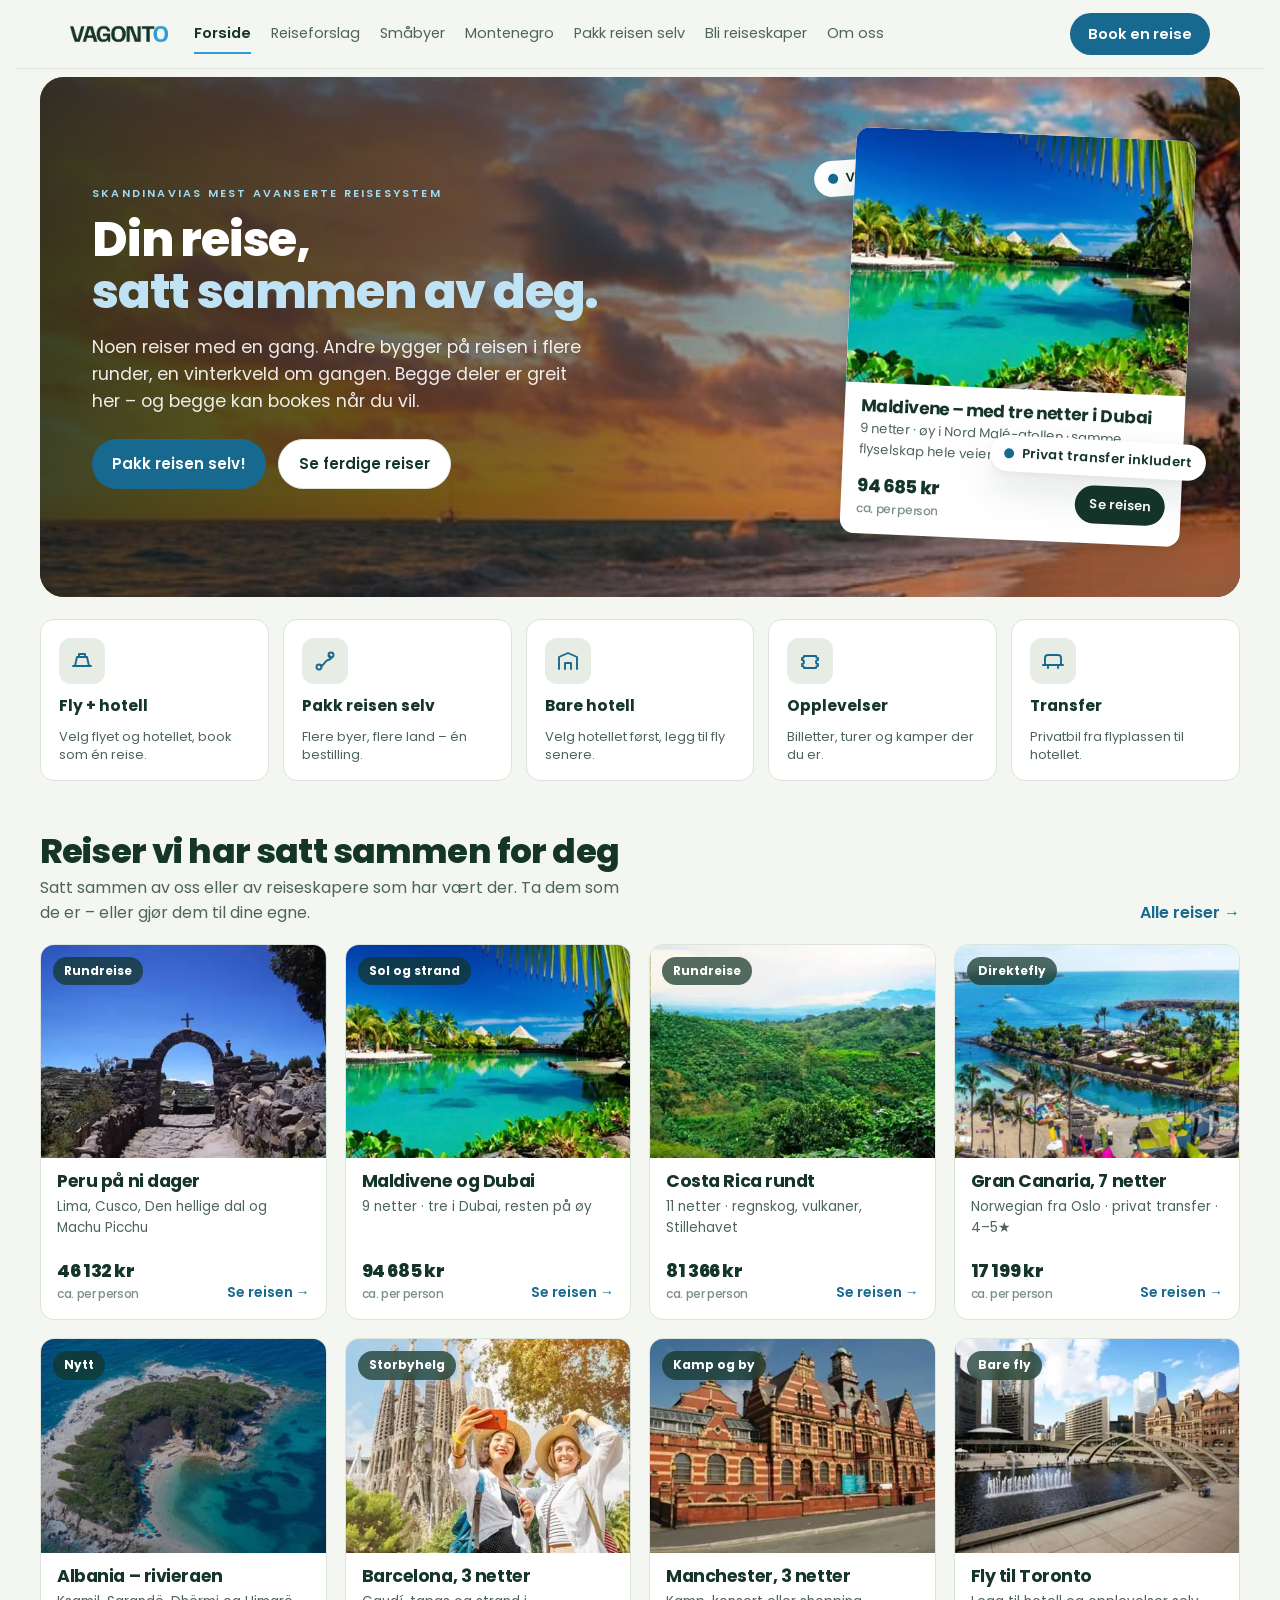
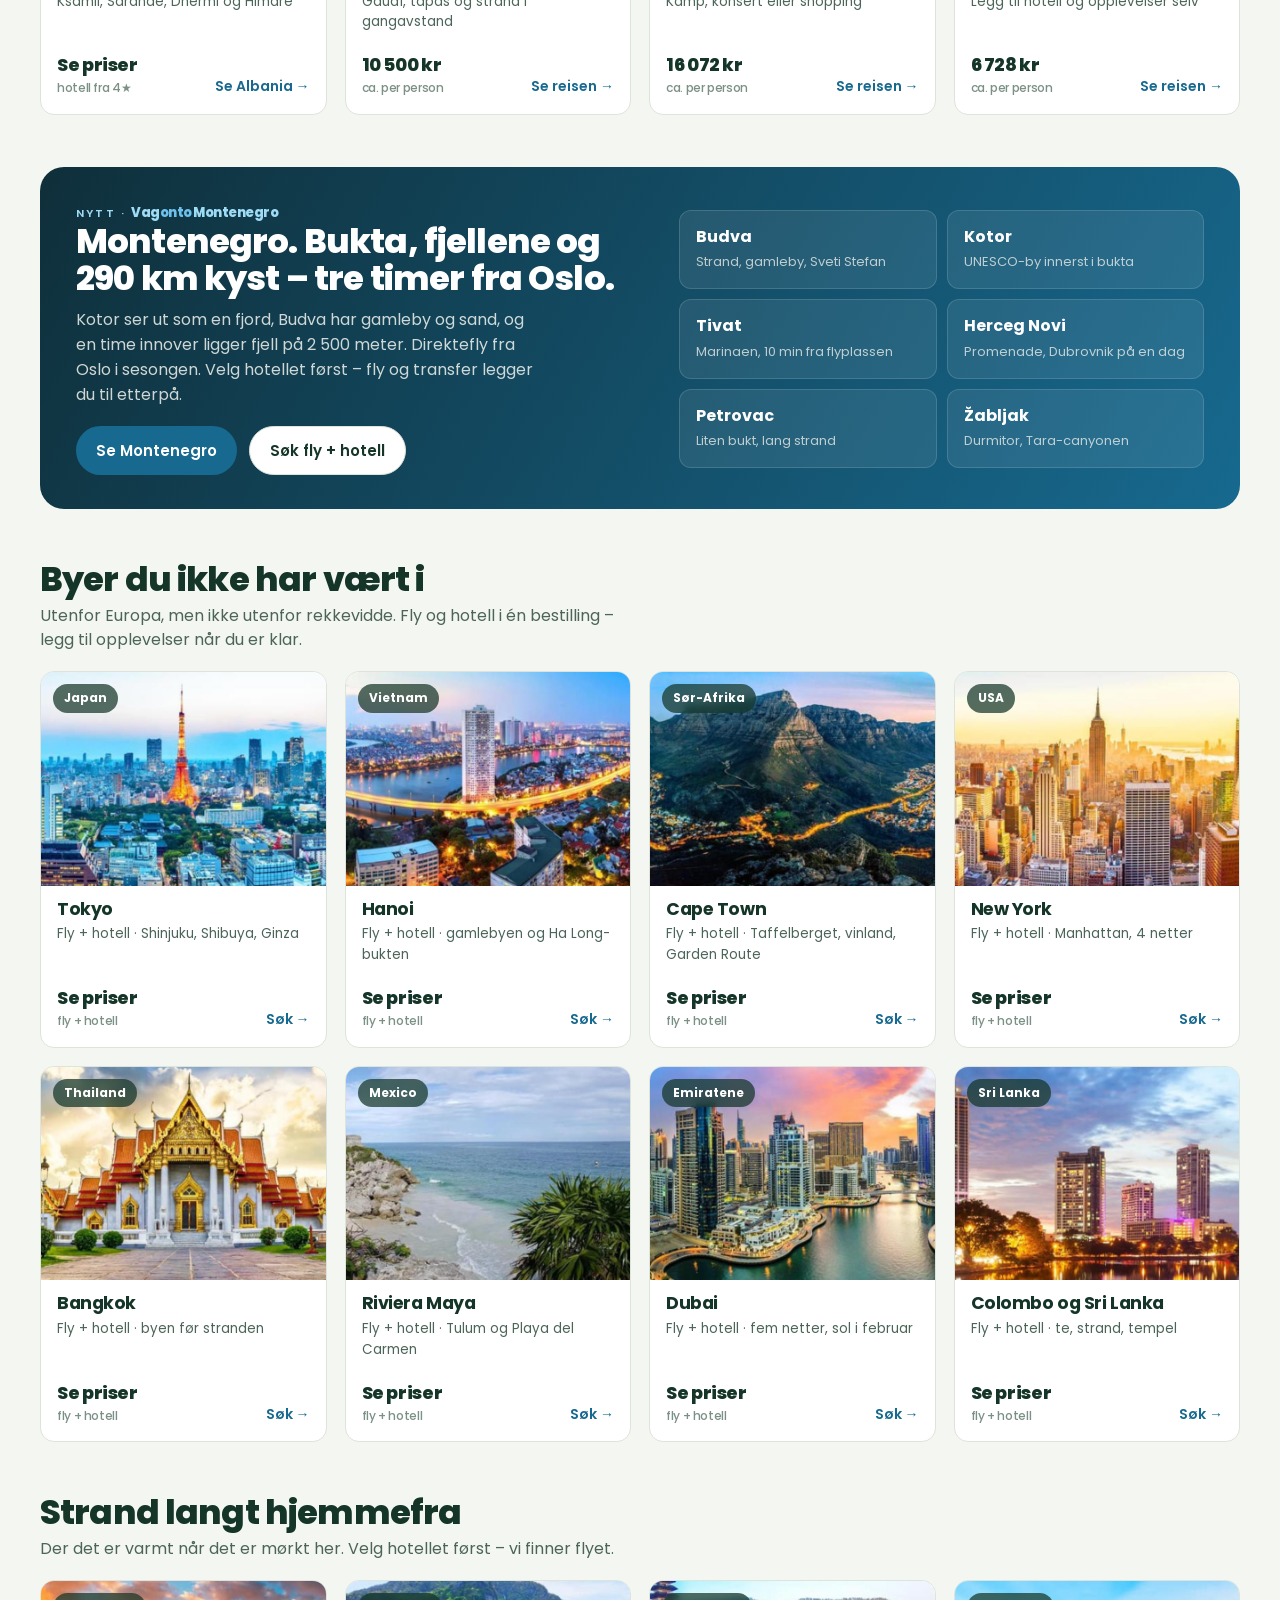
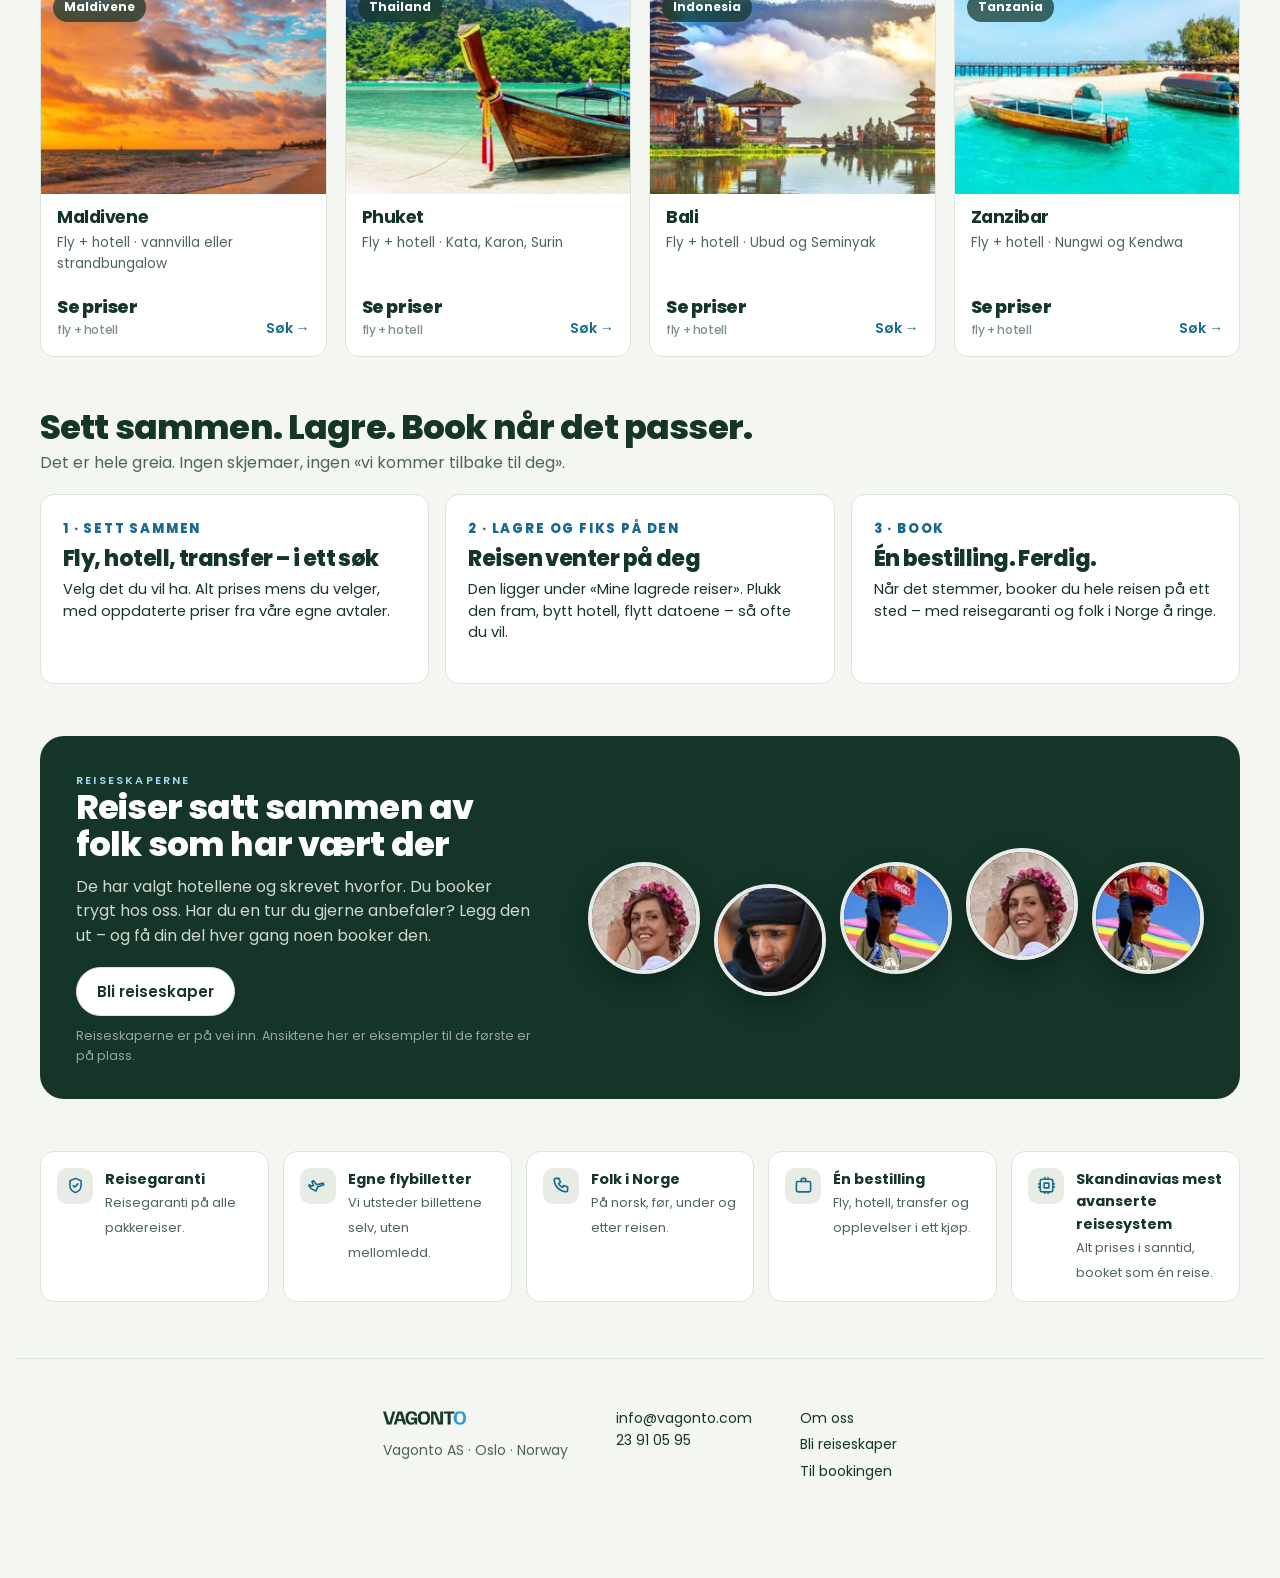
==== index.html @ 1b180b51 "Hent inn de første Vagonto-sidene; felles meny, bunnlinje og favicon - Nye sider: reiseforslag, smab" ====
<!doctype html><html lang="no"><head><meta charset="utf-8">
<meta name=viewport content="width=device-width,initial-scale=1,viewport-fit=cover">
<title>Vagonto – Din reise, satt sammen av deg</title>
<meta name="description" content="Fly, hotell, transfer og opplevelser satt sammen til én reise – av deg. Velg en ferdig reise eller pakk den selv, og book alt i én bestilling.">
<link rel="preconnect" href="https://fonts.googleapis.com">
<link rel="preconnect" href="https://fonts.gstatic.com" crossorigin>
<link rel="stylesheet" href="https://fonts.googleapis.com/css2?family=Poppins:wght@400;500;600;700;800&display=swap">
<link rel="stylesheet" href="site.css">
<meta name="robots" content="noindex, nofollow"><!-- FJERNES VED LANSERING -->
<link rel="icon" href="favicon.svg" type="image/svg+xml">
<link rel="icon" href="favicon-32.png" sizes="32x32" type="image/png">
<link rel="apple-touch-icon" href="apple-touch-icon.png">
<link rel="stylesheet" href="chrome.css">
</head>
<body>
<header class="vg-top"><div class="vg-in"><a class="vg-logo" href="index.html"><img src="img/vagonto-logo.png" alt="Vagonto"></a><nav class="vg-nav" aria-label="Hovedmeny"><a href="index.html" aria-current="page">Forside</a><a href="reiseforslag.html">Reiseforslag</a><a href="smabyer.html">Småbyer</a><a href="montenegro.html">Montenegro</a><a href="pakk-reisen-selv.html">Pakk reisen selv</a><a href="bli-reiseskaper.html">Bli reiseskaper</a><a href="om-oss.html">Om oss</a></nav><a class="vg-cta" href="https://booking.vagonto.com/no/">Book en reise</a></div></header>
<div class="wrap">
<header data-old hidden style="display:none" class="top">
  <a class="lock" href="#"><img src="img/vagonto-logo.png" alt="Vagonto" style="height:34px;width:auto"></a>
  <nav class="menu"><a href="#reiser">Ferdige reiser</a><a href="montenegro.html">Montenegro</a><a href="https://booking.vagonto.com/no/tripplanner" target="_blank" rel="noopener">Pakk reisen selv</a><a href="#skapere">Reiseskaperne</a><a href="#">Om oss</a></nav>
  <span class="spacer"></span>
  <a class="btn btn-hot" href="https://booking.vagonto.com/no/tripplanner" target="_blank" rel="noopener">Pakk reisen selv!</a>
</header>

<section class="hero" style="margin-top:8px">
  <img class="bg" src="img/forside-02.jpg" alt="">
  <div class="veil"></div>
  <div class="hero-in">
    <div>
      <div class="kick">Skandinavias mest avanserte reisesystem</div>
      <h1 style="max-width:none;font-size:clamp(30px,4vw,48px)">Din reise,<br><em>satt sammen av deg.</em></h1>
      <p>Noen reiser med en gang. Andre bygger på reisen i flere runder, en vinterkveld om gangen. Begge deler er greit her – og begge kan bookes når du vil.</p>
      <div class="cta">
        <a class="btn btn-korall" href="https://booking.vagonto.com/no/tripplanner" target="_blank" rel="noopener">Pakk reisen selv!</a>
        <a class="btn btn-white" href="#reiser">Se ferdige reiser</a>
      </div>
    </div>
    <div class="float">
      <span class="chip c1"><i style="background:var(--hot)"></i>Vannvilla · 9 netter</span>
      <a class="tcard" href="https://booking.vagonto.com/no/idea/57534464/din-reise-til-nord-male-atoll-og-dubai" target="_blank" rel="noopener">
        <img src="img/forside-03.webp" alt="Maldivene">
        <div class="b">
          <h3>Maldivene – med tre netter i Dubai</h3>
          <div class="m">9 netter · øy i Nord Malé-atollen · samme flyselskap hele veien</div>
          <div class="f"><span class="pris">94 685 kr<small>ca. per person</small></span><span class="btn btn-ink" style="padding:9px 14px;font-size:13px">Se reisen</span></div>
        </div>
      </a>
      <span class="chip c2"><i style="background:var(--hot)"></i>Privat transfer inkludert</span>
    </div>
  </div>
</section>

<div class="tiles">
  <a class="tile t1" href="https://booking.vagonto.com/no/transport-accommodation" target="_blank" rel="noopener"><span class="ic"><svg viewBox="0 0 24 24"><path d="M3 17h18M5 17l2-9h10l2 9M9 8V5h6v3"/></svg></span><b>Fly + hotell</b><span>Velg flyet og hotellet, book som én reise.</span></a>
  <a class="tile t2" href="https://booking.vagonto.com/no/tripplanner" target="_blank" rel="noopener"><span class="ic"><svg viewBox="0 0 24 24"><circle cx="6" cy="18" r="2.5"/><circle cx="18" cy="6" r="2.5"/><path d="M8 17c4-1 3-5 7-6s4-3 1-4"/></svg></span><b>Pakk reisen selv</b><span>Flere byer, flere land – én bestilling.</span></a>
  <a class="tile t3" href="https://booking.vagonto.com/no/?tripType=ONLY_HOTEL" target="_blank" rel="noopener"><span class="ic"><svg viewBox="0 0 24 24"><path d="M3 20V8l9-4 9 4v12M9 20v-6h6v6"/></svg></span><b>Bare hotell</b><span>Velg hotellet først, legg til fly senere.</span></a>
  <a class="tile t4" href="https://booking.vagonto.com/no/?tripType=ONLY_TICKET" target="_blank" rel="noopener"><span class="ic"><svg viewBox="0 0 24 24"><path d="M4 9a2 2 0 002-2h12a2 2 0 002 2v2a2 2 0 000 4v2a2 2 0 00-2 2H6a2 2 0 00-2-2v-2a2 2 0 000-4z"/></svg></span><b>Opplevelser</b><span>Billetter, turer og kamper der du er.</span></a>
  <a class="tile t5" href="https://booking.vagonto.com/no/?tripType=ONLY_TRANSFER" target="_blank" rel="noopener"><span class="ic"><svg viewBox="0 0 24 24"><path d="M4 16V9a3 3 0 013-3h10a3 3 0 013 3v7M2 16h20M7 19v-3M17 19v-3"/></svg></span><b>Transfer</b><span>Privatbil fra flyplassen til hotellet.</span></a>
</div>

<section id="reiser">
  <div class="sh">
    <div><h2>Reiser vi har satt sammen for deg</h2><p>Satt sammen av oss eller av reiseskapere som har vært der. Ta dem som de er – eller gjør dem til dine egne.</p></div>
    <a href="https://booking.vagonto.com/no/moreideas" target="_blank" rel="noopener">Alle reiser →</a>
  </div>
  <div class="cards">
    <a class="card" href="https://booking.vagonto.com/no/idea/54825822/discovered-peru-09-days-08-nights" target="_blank" rel="noopener">
      <div class="ph"><img src="img/forside-04.webp" alt="Machu Picchu"><span class="tag">Rundreise</span></div>
      <div class="b"><h3>Peru på ni dager</h3><div class="m">Lima, Cusco, Den hellige dal og Machu Picchu</div>
      <div class="f"><span class="pris">46 132 kr<small>ca. per person</small></span><span class="go">Se reisen →</span></div></div>
    </a>
    <a class="card" href="https://booking.vagonto.com/no/idea/57534464/din-reise-til-nord-male-atoll-og-dubai" target="_blank" rel="noopener">
      <div class="ph"><img src="img/forside-03.webp" alt="Maldivene"><span class="tag">Sol og strand</span></div>
      <div class="b"><h3>Maldivene og Dubai</h3><div class="m">9 netter · tre i Dubai, resten på øy</div>
      <div class="f"><span class="pris">94 685 kr<small>ca. per person</small></span><span class="go">Se reisen →</span></div></div>
    </a>
    <a class="card" href="https://booking.vagonto.com/no/idea/41710974/-cost-rica" target="_blank" rel="noopener">
      <div class="ph"><img src="img/forside-05.webp" alt="Costa Rica"><span class="tag">Rundreise</span></div>
      <div class="b"><h3>Costa Rica rundt</h3><div class="m">11 netter · regnskog, vulkaner, Stillehavet</div>
      <div class="f"><span class="pris">81 366 kr<small>ca. per person</small></span><span class="go">Se reisen →</span></div></div>
    </a>
    <a class="card" href="https://booking.vagonto.com/no/idea/64575487/gran-canaria-7-netter-direktefly-og-4-5-hotell" target="_blank" rel="noopener">
      <div class="ph"><img src="img/forside-06.jpg" alt="Gran Canaria"><span class="tag">Direktefly</span></div>
      <div class="b"><h3>Gran Canaria, 7 netter</h3><div class="m">Norwegian fra Oslo · privat transfer · 4–5★</div>
      <div class="f"><span class="pris">17 199 kr<small>ca. per person</small></span><span class="go">Se reisen →</span></div></div>
    </a>
    <a class="card" href="https://booking.vagonto.com/no/landing/32947/albania" target="_blank" rel="noopener">
      <div class="ph"><img src="img/forside-07.jpg" alt="Albania"><span class="tag">Nytt</span></div>
      <div class="b"><h3>Albania – rivieraen</h3><div class="m">Ksamil, Sarandë, Dhërmi og Himarë</div>
      <div class="f"><span class="pris">Se priser<small>hotell fra 4★</small></span><span class="go">Se Albania →</span></div></div>
    </a>
    <a class="card" href="https://booking.vagonto.com/no/idea/41486009/barcelona-spain" target="_blank" rel="noopener">
      <div class="ph"><img src="img/forside-08.webp" alt="Barcelona"><span class="tag">Storbyhelg</span></div>
      <div class="b"><h3>Barcelona, 3 netter</h3><div class="m">Gaudí, tapas og strand i gangavstand</div>
      <div class="f"><span class="pris">10 500 kr<small>ca. per person</small></span><span class="go">Se reisen →</span></div></div>
    </a>
    <a class="card" href="https://booking.vagonto.com/no/idea/41416298/manchester-united-kingdom" target="_blank" rel="noopener">
      <div class="ph"><img src="img/forside-09.webp" alt="Manchester"><span class="tag">Kamp og by</span></div>
      <div class="b"><h3>Manchester, 3 netter</h3><div class="m">Kamp, konsert eller shopping</div>
      <div class="f"><span class="pris">16 072 kr<small>ca. per person</small></span><span class="go">Se reisen →</span></div></div>
    </a>
    <a class="card" href="https://booking.vagonto.com/no/idea/41415896/toronto-canada" target="_blank" rel="noopener">
      <div class="ph"><img src="img/forside-10.webp" alt="Toronto"><span class="tag">Bare fly</span></div>
      <div class="b"><h3>Fly til Toronto</h3><div class="m">Legg til hotell og opplevelser selv</div>
      <div class="f"><span class="pris">6 728 kr<small>ca. per person</small></span><span class="go">Se reisen →</span></div></div>
    </a>
  </div>
</section>

<section id="montenegro">
  <div class="crew" style="grid-template-columns:1.1fr 1fr;background:linear-gradient(120deg,#0f2f3a,#17698F)">
    <div>
      <div class="kick" style="color:#9EDCF5">Nytt · <span style="font-weight:800;letter-spacing:-.04em;text-transform:none;font-size:13px">Vag<span style="color:#6EC1EA">onto</span> Montenegro</span></div>
      <h2>Montenegro. Bukta, fjellene og 290 km kyst – tre timer fra Oslo.</h2>
      <p>Kotor ser ut som en fjord, Budva har gamleby og sand, og en time innover ligger fjell på 2 500 meter. Direktefly fra Oslo i sesongen. Velg hotellet først – fly og transfer legger du til etterpå.</p>
      <div style="display:flex;gap:12px;flex-wrap:wrap">
        <a class="btn btn-korall" href="montenegro.html">Se Montenegro</a>
        <a class="btn btn-white" href="https://booking.vagonto.com/no/destination/TIV-1?tripType=FLIGHT_HOTEL" target="_blank" rel="noopener">Søk fly + hotell</a>
      </div>
    </div>
    <div style="display:grid;grid-template-columns:1fr 1fr;gap:10px">
      <a href="https://booking.vagonto.com/no/destination/TIV-1?tripType=FLIGHT_HOTEL" target="_blank" rel="noopener" style="background:rgba(255,255,255,.08);border:1px solid rgba(255,255,255,.14);border-radius:12px;padding:14px 16px"><b style="display:block;color:#fff;font-size:16px">Budva</b><span style="font-size:13px;color:rgba(241,243,238,.75)">Strand, gamleby, Sveti Stefan</span></a>
      <a href="https://booking.vagonto.com/no/destination/TIV-11?tripType=FLIGHT_HOTEL" target="_blank" rel="noopener" style="background:rgba(255,255,255,.08);border:1px solid rgba(255,255,255,.14);border-radius:12px;padding:14px 16px"><b style="display:block;color:#fff;font-size:16px">Kotor</b><span style="font-size:13px;color:rgba(241,243,238,.75)">UNESCO-by innerst i bukta</span></a>
      <a href="https://booking.vagonto.com/no/destination/TIV-10?tripType=FLIGHT_HOTEL" target="_blank" rel="noopener" style="background:rgba(255,255,255,.08);border:1px solid rgba(255,255,255,.14);border-radius:12px;padding:14px 16px"><b style="display:block;color:#fff;font-size:16px">Tivat</b><span style="font-size:13px;color:rgba(241,243,238,.75)">Marinaen, 10 min fra flyplassen</span></a>
      <a href="https://booking.vagonto.com/no/destination/TIV-2?tripType=FLIGHT_HOTEL" target="_blank" rel="noopener" style="background:rgba(255,255,255,.08);border:1px solid rgba(255,255,255,.14);border-radius:12px;padding:14px 16px"><b style="display:block;color:#fff;font-size:16px">Herceg Novi</b><span style="font-size:13px;color:rgba(241,243,238,.75)">Promenade, Dubrovnik på en dag</span></a>
      <a href="https://booking.vagonto.com/no/destination/TIV-5?tripType=FLIGHT_HOTEL" target="_blank" rel="noopener" style="background:rgba(255,255,255,.08);border:1px solid rgba(255,255,255,.14);border-radius:12px;padding:14px 16px"><b style="display:block;color:#fff;font-size:16px">Petrovac</b><span style="font-size:13px;color:rgba(241,243,238,.75)">Liten bukt, lang strand</span></a>
      <a href="https://booking.vagonto.com/no/destination/ZAB-6?tripType=FLIGHT_HOTEL" target="_blank" rel="noopener" style="background:rgba(255,255,255,.08);border:1px solid rgba(255,255,255,.14);border-radius:12px;padding:14px 16px"><b style="display:block;color:#fff;font-size:16px">Žabljak</b><span style="font-size:13px;color:rgba(241,243,238,.75)">Durmitor, Tara-canyonen</span></a>
    </div>
  </div>
</section>

<section>
  <div class="sh">
    <div><h2>Byer du ikke har vært i</h2><p>Utenfor Europa, men ikke utenfor rekkevidde. Fly og hotell i én bestilling – legg til opplevelser når du er klar.</p></div>
  </div>
  <div class="cards">
    <a class="card" href="https://booking.vagonto.com/no/destination/NRT-1?tripType=FLIGHT_HOTEL" target="_blank" rel="noopener">
      <div class="ph"><img src="img/forside-11.jpg" alt="Tokyo"><span class="tag">Japan</span></div>
      <div class="b"><h3>Tokyo</h3><div class="m">Fly + hotell · Shinjuku, Shibuya, Ginza</div>
      <div class="f"><span class="pris">Se priser<small>fly + hotell</small></span><span class="go">Søk →</span></div></div>
    </a>
    <a class="card" href="https://booking.vagonto.com/no/destination/HAN-1?tripType=FLIGHT_HOTEL" target="_blank" rel="noopener">
      <div class="ph"><img src="img/forside-12.jpg" alt="Hanoi"><span class="tag">Vietnam</span></div>
      <div class="b"><h3>Hanoi</h3><div class="m">Fly + hotell · gamlebyen og Ha Long-bukten</div>
      <div class="f"><span class="pris">Se priser<small>fly + hotell</small></span><span class="go">Søk →</span></div></div>
    </a>
    <a class="card" href="https://booking.vagonto.com/no/destination/CPT?tripType=FLIGHT_HOTEL" target="_blank" rel="noopener">
      <div class="ph"><img src="img/forside-13.jpg" alt="Cape Town"><span class="tag">Sør-Afrika</span></div>
      <div class="b"><h3>Cape Town</h3><div class="m">Fly + hotell · Taffelberget, vinland, Garden Route</div>
      <div class="f"><span class="pris">Se priser<small>fly + hotell</small></span><span class="go">Søk →</span></div></div>
    </a>
    <a class="card" href="https://booking.vagonto.com/no/destination/NYC?tripType=FLIGHT_HOTEL" target="_blank" rel="noopener">
      <div class="ph"><img src="img/forside-14.jpg" alt="New York"><span class="tag">USA</span></div>
      <div class="b"><h3>New York</h3><div class="m">Fly + hotell · Manhattan, 4 netter</div>
      <div class="f"><span class="pris">Se priser<small>fly + hotell</small></span><span class="go">Søk →</span></div></div>
    </a>
    <a class="card" href="https://booking.vagonto.com/no/destination/BKK?tripType=FLIGHT_HOTEL" target="_blank" rel="noopener">
      <div class="ph"><img src="img/forside-15.jpg" alt="Bangkok"><span class="tag">Thailand</span></div>
      <div class="b"><h3>Bangkok</h3><div class="m">Fly + hotell · byen før stranden</div>
      <div class="f"><span class="pris">Se priser<small>fly + hotell</small></span><span class="go">Søk →</span></div></div>
    </a>
    <a class="card" href="https://booking.vagonto.com/no/destination/PCM?tripType=FLIGHT_HOTEL" target="_blank" rel="noopener">
      <div class="ph"><img src="img/forside-16.jpg" alt="Riviera Maya"><span class="tag">Mexico</span></div>
      <div class="b"><h3>Riviera Maya</h3><div class="m">Fly + hotell · Tulum og Playa del Carmen</div>
      <div class="f"><span class="pris">Se priser<small>fly + hotell</small></span><span class="go">Søk →</span></div></div>
    </a>
    <a class="card" href="https://booking.vagonto.com/no/destination/DXB?tripType=FLIGHT_HOTEL" target="_blank" rel="noopener">
      <div class="ph"><img src="img/forside-17.jpg" alt="Dubai"><span class="tag">Emiratene</span></div>
      <div class="b"><h3>Dubai</h3><div class="m">Fly + hotell · fem netter, sol i februar</div>
      <div class="f"><span class="pris">Se priser<small>fly + hotell</small></span><span class="go">Søk →</span></div></div>
    </a>
    <a class="card" href="https://booking.vagonto.com/no/destination/CMB-1?tripType=FLIGHT_HOTEL" target="_blank" rel="noopener">
      <div class="ph"><img src="img/forside-18.jpg" alt="Sri Lanka"><span class="tag">Sri Lanka</span></div>
      <div class="b"><h3>Colombo og Sri Lanka</h3><div class="m">Fly + hotell · te, strand, tempel</div>
      <div class="f"><span class="pris">Se priser<small>fly + hotell</small></span><span class="go">Søk →</span></div></div>
    </a>
  </div>
</section>

<section>
  <div class="sh">
    <div><h2>Strand langt hjemmefra</h2><p>Der det er varmt når det er mørkt her. Velg hotellet først – vi finner flyet.</p></div>
  </div>
  <div class="cards">
    <a class="card" href="https://booking.vagonto.com/no/destination/MV?tripType=FLIGHT_HOTEL" target="_blank" rel="noopener">
      <div class="ph"><img src="img/forside-19.jpg" alt="Maldivene"><span class="tag">Maldivene</span></div>
      <div class="b"><h3>Maldivene</h3><div class="m">Fly + hotell · vannvilla eller strandbungalow</div>
      <div class="f"><span class="pris">Se priser<small>fly + hotell</small></span><span class="go">Søk →</span></div></div>
    </a>
    <a class="card" href="https://booking.vagonto.com/no/destination/HKT?tripType=FLIGHT_HOTEL" target="_blank" rel="noopener">
      <div class="ph"><img src="img/forside-20.jpg" alt="Phuket"><span class="tag">Thailand</span></div>
      <div class="b"><h3>Phuket</h3><div class="m">Fly + hotell · Kata, Karon, Surin</div>
      <div class="f"><span class="pris">Se priser<small>fly + hotell</small></span><span class="go">Søk →</span></div></div>
    </a>
    <a class="card" href="https://booking.vagonto.com/no/destination/BAI?tripType=FLIGHT_HOTEL" target="_blank" rel="noopener">
      <div class="ph"><img src="img/forside-21.jpg" alt="Bali"><span class="tag">Indonesia</span></div>
      <div class="b"><h3>Bali</h3><div class="m">Fly + hotell · Ubud og Seminyak</div>
      <div class="f"><span class="pris">Se priser<small>fly + hotell</small></span><span class="go">Søk →</span></div></div>
    </a>
    <a class="card" href="https://booking.vagonto.com/no/destination/ZNZ?tripType=FLIGHT_HOTEL" target="_blank" rel="noopener">
      <div class="ph"><img src="img/forside-22.jpg" alt="Zanzibar"><span class="tag">Tanzania</span></div>
      <div class="b"><h3>Zanzibar</h3><div class="m">Fly + hotell · Nungwi og Kendwa</div>
      <div class="f"><span class="pris">Se priser<small>fly + hotell</small></span><span class="go">Søk →</span></div></div>
    </a>
  </div>
</section>

<section>
  <div class="sh"><div><h2>Sett sammen. Lagre. Book når det passer.</h2><p>Det er hele greia. Ingen skjemaer, ingen «vi kommer tilbake til deg».</p></div></div>
  <div class="steps">
    <div class="step s1"><span class="n">1 · SETT SAMMEN</span><h3>Fly, hotell, transfer – i ett søk</h3><p>Velg det du vil ha. Alt prises mens du velger, med oppdaterte priser fra våre egne avtaler.</p></div>
    <div class="step s2"><span class="n">2 · LAGRE OG FIKS PÅ DEN</span><h3>Reisen venter på deg</h3><p>Den ligger under «Mine lagrede reiser». Plukk den fram, bytt hotell, flytt datoene – så ofte du vil.</p></div>
    <div class="step s3"><span class="n">3 · BOOK</span><h3>Én bestilling. Ferdig.</h3><p>Når det stemmer, booker du hele reisen på ett sted – med reisegaranti og folk i Norge å ringe.</p></div>
  </div>
</section>

<section id="skapere">
  <div class="crew">
    <div>
      <div class="kick" style="color:#9EDCF5">Reiseskaperne</div>
      <h2>Reiser satt sammen av folk som har vært der</h2>
      <p>De har valgt hotellene og skrevet hvorfor. Du booker trygt hos oss. Har du en tur du gjerne anbefaler? Legg den ut – og få din del hver gang noen booker den.</p>
      <a class="btn btn-white" href="#">Bli reiseskaper</a>
      <small>Reiseskaperne er på vei inn. Ansiktene her er eksempler til de første er på plass.</small>
    </div>
    <div class="faces">
      <span class="face"><img src="img/forside-23.jpg" alt=""></span>
      <span class="face"><img src="img/forside-24.jpg" alt=""></span>
      <span class="face"><img src="img/forside-25.jpg" alt=""></span>
      <span class="face"><img src="img/forside-23.jpg" alt=""></span>
      <span class="face"><img src="img/forside-25.jpg" alt=""></span>
    </div>
  </div>
</section>

<div class="trust">
  <div class="tr"><span class="ic" style="background:var(--surface-2);color:var(--hot)"><svg viewBox="0 0 24 24"><path d="M12 3l7 3v6c0 4.4-3 7.6-7 9-4-1.4-7-4.6-7-9V6z"/><path d="M9 12l2 2 4-4"/></svg></span><div><b>Reisegaranti</b><span>Reisegaranti på alle pakkereiser.</span></div></div>
  <div class="tr"><span class="ic" style="background:var(--surface-2);color:var(--hot)"><svg viewBox="0 0 24 24"><path d="M10 19l2-5 8-3-1-2-8 2-4-5-2 1 2 5-3 1-2-2-1 1 3 4z"/></svg></span><div><b>Egne flybilletter</b><span>Vi utsteder billettene selv, uten mellomledd.</span></div></div>
  <div class="tr"><span class="ic" style="background:var(--surface-2);color:var(--hot)"><svg viewBox="0 0 24 24"><path d="M6 3h4l2 5-2.5 1.5a12 12 0 005 5L16 12l5 2v4a2 2 0 01-2 2A16 16 0 014 5a2 2 0 012-2z"/></svg></span><div><b>Folk i Norge</b><span>På norsk, før, under og etter reisen.</span></div></div>
  <div class="tr"><span class="ic" style="background:var(--surface-2);color:var(--hot)"><svg viewBox="0 0 24 24"><rect x="3" y="7" width="18" height="13" rx="2"/><path d="M9 7V5a2 2 0 012-2h2a2 2 0 012 2v2"/></svg></span><div><b>Én bestilling</b><span>Fly, hotell, transfer og opplevelser i ett kjøp.</span></div></div>
  <div class="tr"><span class="ic" style="background:var(--surface-2);color:var(--hot)"><svg viewBox="0 0 24 24"><rect x="4" y="4" width="16" height="16" rx="3"/><path d="M9 9h6v6H9zM2 10h2M2 14h2M20 10h2M20 14h2M10 2v2M14 2v2M10 20v2M14 20v2"/></svg></span><div><b>Skandinavias mest avanserte reisesystem</b><span>Alt prises i sanntid, booket som én reise.</span></div></div>
</div>

<footer data-old hidden style="display:none">
  <div>Vagonto AS · Oslo · Norway</div>
  <div>Utkast v4, 24. sept 2026 · alle lenker går til bookingsystemet</div>
</footer>
</div>



<footer class="vg-foot"><div class="vg-in"><div><a href="index.html"><img src="img/vagonto-logo.png" alt="Vagonto"></a>Vagonto AS · Oslo · Norway</div><div><a href="mailto:info@vagonto.com">info@vagonto.com</a><br><a href="tel:+4723910595">23 91 05 95</a></div><nav><a href="om-oss.html">Om oss</a><a href="bli-reiseskaper.html">Bli reiseskaper</a><a href="https://booking.vagonto.com/no/">Til bookingen</a></nav></div></footer>
</body></html>
---- site.css ----
/* Vagonto – felles stilark for vagonto.com */
:root{color-scheme:light;box-sizing:border-box;padding-top:env(safe-area-inset-top,0px);padding-bottom:env(safe-area-inset-bottom,0px)}html{scroll-padding-top:env(safe-area-inset-top,0px)}body{margin:0;padding:0;font:14px -apple-system,BlinkMacSystemFont,sans-serif;background:#fff;color:#000}img{max-width:100%}[hidden]:not([hidden=until-found i]){display:none!important}

:root{
  --ground:#F4F6F1;--surface:#FFFFFF;--surface-2:#E7ECE5;--ink:#143528;--ink-soft:#4C6558;--ink-faint:#7C9186;
  --line:#DDE4DB;--hot:#17698F;--brand:#2E9BD6;
  --turkis:#1DB5A5;--korall:#F26B4E;--amber:#E8A400;--lilla:#9B6BD6;
  --turkis-soft:#DDF5F1;--korall-soft:#FDE6DF;--amber-soft:#FBF1D2;--lilla-soft:#EEE6F8;--brand-soft:#DFEFF9;
  --shadow:0 2px 6px rgba(20,53,40,.06),0 18px 40px rgba(20,53,40,.12);
  --r:14px;
}
@media (prefers-color-scheme: dark){
  :root:not([data-theme="light"]){color-scheme:dark;
    --ground:#0E1712;--surface:#16241D;--surface-2:#22322A;--ink:#E7EEE8;--ink-soft:#A3B6AA;--ink-faint:#7A8D82;--line:#2C3A33;--hot:#6EC1EA;--brand:#6EC1EA;
    --turkis-soft:#123A36;--korall-soft:#3D2420;--amber-soft:#3A3010;--lilla-soft:#2A2340;--brand-soft:#10303F;--shadow:0 2px 6px rgba(0,0,0,.4),0 18px 40px rgba(0,0,0,.45);}
}
:root[data-theme="dark"]{color-scheme:dark;
  --ground:#0E1712;--surface:#16241D;--surface-2:#22322A;--ink:#E7EEE8;--ink-soft:#A3B6AA;--ink-faint:#7A8D82;--line:#2C3A33;--hot:#6EC1EA;--brand:#6EC1EA;
  --turkis-soft:#123A36;--korall-soft:#3D2420;--amber-soft:#3A3010;--lilla-soft:#2A2340;--brand-soft:#10303F;--shadow:0 2px 6px rgba(0,0,0,.4),0 18px 40px rgba(0,0,0,.45);}
*{box-sizing:border-box}
body{margin:0;background:var(--ground);color:var(--ink);font-family:"Poppins","Segoe UI",Helvetica,Arial,sans-serif;font-size:16px;line-height:1.55;padding-inline:16px;padding-block:0 56px;-webkit-font-smoothing:antialiased}
.wrap{max-width:1200px;margin-inline:auto}
h1,h2,h3{margin:0;line-height:1.08;letter-spacing:-.025em;text-wrap:balance}
a{color:inherit;text-decoration:none}
img{max-width:100%;display:block}
.btn{display:inline-flex;align-items:center;gap:8px;padding:12px 20px;border-radius:999px;font-weight:600;font-size:15px;white-space:nowrap;transition:transform .12s ease,box-shadow .12s ease}
.btn:hover{transform:translateY(-1px)}
.btn-hot{background:var(--hot);color:#fff}
.btn-ink{background:var(--ink);color:#fff}
.btn-white{background:var(--surface);color:var(--ink);border:1px solid var(--line)}
.btn-korall{background:var(--hot);color:#fff}
.kick{font-size:11px;letter-spacing:.2em;text-transform:uppercase;color:var(--hot);font-weight:600}
:focus-visible{outline:2px solid var(--hot);outline-offset:3px}

/* header */
.top{display:flex;align-items:center;gap:18px;padding:18px 0 10px}
.lock{display:flex;align-items:center;gap:9px;font-weight:800;font-size:24px;letter-spacing:-.04em}
.lock img{height:34px}
@media (prefers-color-scheme: dark){:root:not([data-theme="light"]) .lock img{filter:brightness(0) invert(1)}}
:root[data-theme="dark"] .lock img{filter:brightness(0) invert(1)}
.lock span{color:var(--brand)}
.menu{display:flex;gap:18px;font-size:14.5px;color:var(--ink-soft);margin-left:14px}
.menu a:hover{color:var(--ink)}
.spacer{flex:1}
@media (max-width:900px){.menu{display:none}}

/* hero */
.hero{position:relative;margin-top:10px;border-radius:24px;overflow:hidden;min-height:520px;background:#0b3a4a}
.hero img.bg{position:absolute;inset:0;width:100%;height:100%;object-fit:cover;object-position:60% 55%}
.hero .veil{position:absolute;inset:0;background:linear-gradient(100deg,rgba(8,26,34,.82) 0%,rgba(8,26,34,.5) 45%,rgba(8,26,34,.08) 78%)}
.hero-in{position:relative;display:grid;grid-template-columns:1.1fr .9fr;gap:24px;align-items:center;padding:56px 52px;min-height:520px}
.hero .kick{color:#9EDCF5}
.hero h1{color:#fff;font-size:clamp(34px,5vw,62px);font-weight:800;margin-top:12px;max-width:14ch}
.hero h1 em{font-style:normal;color:#BFE3F5}
.hero p{color:rgba(255,255,255,.9);font-size:17.5px;max-width:46ch;margin:16px 0 0}
.hero .cta{display:flex;gap:12px;flex-wrap:wrap;margin-top:24px}
.float{position:relative;justify-self:end;width:min(340px,100%)}
.tcard{display:block;background:var(--surface);color:var(--ink);border-radius:var(--r);overflow:hidden;box-shadow:var(--shadow);transform:rotate(2.5deg)}
.tcard img{aspect-ratio:4/3;object-fit:cover;width:100%}
.tcard .b{padding:14px 16px 16px}
.tcard h3{font-size:17px;font-weight:700}
.tcard .m{font-size:13px;color:var(--ink-soft);margin-top:4px}
.tcard .f{display:flex;justify-content:space-between;align-items:center;margin-top:12px}
.tcard .pris{font-weight:800;font-size:18px;letter-spacing:-.02em}
.tcard .pris small{font-weight:500;font-size:12px;color:var(--ink-faint);display:block}
.chip{position:absolute;background:var(--surface);color:var(--ink);border-radius:999px;padding:8px 14px;font-size:13px;font-weight:600;box-shadow:var(--shadow);display:flex;align-items:center;gap:8px}
.chip i{width:10px;height:10px;border-radius:50%;display:inline-block}
.chip.c1{left:-34px;top:22px;transform:rotate(-4deg)}
.chip.c2{right:-18px;bottom:64px;transform:rotate(3deg)}
@media (max-width:900px){
  .hero-in{grid-template-columns:1fr;padding:36px 22px 30px;min-height:0}
  .float{justify-self:start;width:min(300px,100%);margin-top:8px}
  .chip.c1{left:auto;right:-6px;top:-14px}.chip.c2{right:auto;left:-8px;bottom:-10px}
}

/* tiles */
.tiles{display:grid;grid-template-columns:repeat(5,1fr);gap:14px;margin-top:22px}
.tile{display:flex;flex-direction:column;gap:10px;padding:18px 18px 16px;border-radius:var(--r);background:var(--surface);border:1px solid var(--line);transition:transform .14s ease,box-shadow .14s ease}
.tile:hover{transform:translateY(-3px);box-shadow:var(--shadow)}
.tile .ic{width:46px;height:46px;border-radius:12px;display:grid;place-items:center}
.tile .ic svg{width:24px;height:24px;stroke:currentColor;fill:none;stroke-width:1.9;stroke-linecap:round;stroke-linejoin:round}
.tile b{font-size:15.5px}
.tile span{font-size:13px;color:var(--ink-soft);line-height:1.4}
.tile .ic{background:var(--surface-2);color:var(--hot)}
@media (max-width:900px){.tiles{grid-template-columns:repeat(2,1fr)}.tile:last-child{grid-column:1/-1}}

/* sections */
section{margin-top:52px}
.sh{display:flex;align-items:flex-end;justify-content:space-between;gap:20px;flex-wrap:wrap;margin-bottom:18px}
.sh h2{font-size:clamp(24px,3.2vw,34px);font-weight:800}
.sh p{margin:6px 0 0;color:var(--ink-soft);max-width:60ch}
.sh a{font-weight:600;color:var(--hot);white-space:nowrap}

/* trip cards */
.cards{display:grid;grid-template-columns:repeat(4,1fr);gap:18px}
.card{position:relative;display:flex;flex-direction:column;background:var(--surface);border-radius:var(--r);overflow:hidden;border:1px solid var(--line);transition:transform .16s ease,box-shadow .16s ease}
.card:hover{transform:translateY(-4px);box-shadow:var(--shadow)}
.card .ph{position:relative;aspect-ratio:4/3;overflow:hidden}
.card .ph img{width:100%;height:100%;object-fit:cover;transition:transform .5s ease}
.card:hover .ph img{transform:scale(1.04)}
.tag{position:absolute;left:12px;top:12px;padding:5px 11px;border-radius:999px;font-size:12px;font-weight:700;color:#fff}
.tag{background:rgba(20,53,40,.72);backdrop-filter:blur(4px)}.tag.h{background:var(--hot)}
.card .b{padding:14px 16px 16px;display:flex;flex-direction:column;gap:6px;flex:1}
.card h3{font-size:17.5px;font-weight:700}
.card .m{font-size:13.5px;color:var(--ink-soft)}
.card .f{margin-top:auto;padding-top:12px;display:flex;justify-content:space-between;align-items:flex-end}
.card .pris{font-weight:800;font-size:18px;letter-spacing:-.02em;font-variant-numeric:tabular-nums}
.card .pris small{display:block;font-weight:500;font-size:12px;color:var(--ink-faint)}
.card .go{font-size:14px;font-weight:600;color:var(--hot)}
.card.wide{grid-column:span 2}
.card.wide .ph{aspect-ratio:auto;height:100%}
.card.wide{display:grid;grid-template-columns:1.1fr 1fr}
@media (max-width:1000px){.cards{grid-template-columns:repeat(2,1fr)}.card.wide{grid-column:span 2}}
@media (max-width:560px){.cards{grid-template-columns:1fr}.card.wide{grid-column:auto;grid-template-columns:1fr}.card.wide .ph{aspect-ratio:4/3;height:auto}}

/* steps */
.steps{display:grid;grid-template-columns:repeat(3,1fr);gap:16px}
.step{border-radius:var(--r);padding:24px 22px 22px;display:flex;flex-direction:column;gap:8px;min-height:190px}
.step .n{font-weight:800;font-size:13px;letter-spacing:.14em}
.step h3{font-size:22px;font-weight:800}
.step p{margin:0;font-size:14.5px;line-height:1.5}
.step{background:var(--surface);border:1px solid var(--line)}.step .n{color:var(--hot)}
@media (max-width:820px){.steps{grid-template-columns:1fr}}

/* creators */
.crew{display:grid;grid-template-columns:1fr 1.4fr;gap:26px;align-items:center;background:var(--ink);color:#F1F3EE;border-radius:24px;padding:36px 36px 34px}
.crew h2{font-size:clamp(24px,3vw,34px);font-weight:800;color:#fff}
.crew p{color:rgba(241,243,238,.85);max-width:46ch;margin:12px 0 18px}
.faces{display:flex;flex-wrap:wrap;gap:14px;justify-content:flex-end}
.face{width:112px;height:112px;border-radius:50%;overflow:hidden;border:4px solid rgba(255,255,255,.9);box-shadow:0 10px 26px rgba(0,0,0,.28)}
.face img{width:100%;height:100%;object-fit:cover}
.face:nth-child(2){transform:translateY(22px)}.face:nth-child(4){transform:translateY(-14px)}
.crew small{display:block;font-size:12.5px;color:rgba(241,243,238,.6);margin-top:10px}
@media (max-width:820px){.crew{grid-template-columns:1fr;padding:26px 20px}.faces{justify-content:flex-start}.face{width:84px;height:84px}}

/* trust */
.trust{display:grid;grid-template-columns:repeat(5,1fr);gap:14px;margin-top:52px}
.tr{display:flex;gap:12px;align-items:flex-start;padding:16px;border-radius:var(--r);background:var(--surface);border:1px solid var(--line)}
.tr .ic{flex:none;width:36px;height:36px;border-radius:10px;display:grid;place-items:center}
.tr .ic svg{width:19px;height:19px;stroke:currentColor;fill:none;stroke-width:2;stroke-linecap:round;stroke-linejoin:round}
.tr b{display:block;font-size:14.5px}
.tr span{font-size:12.8px;color:var(--ink-soft);line-height:1.4}
@media (max-width:1000px){.trust{grid-template-columns:repeat(2,1fr)}}
@media (max-width:560px){.trust{grid-template-columns:1fr}}

footer{margin-top:40px;border-top:1px solid var(--line);padding-top:18px;display:flex;justify-content:space-between;gap:16px;flex-wrap:wrap;font-size:13px;color:var(--ink-faint)}
@media (prefers-reduced-motion:reduce){*{transition:none!important}}

/* mobil: to-kolonners blokker inne i .crew bryter til én kolonne */
@media (max-width:600px){.crew [style*="grid-template-columns:1fr 1fr"]{grid-template-columns:1fr!important}}
---- chrome.css ----
/* Felles meny og bunnlinje for alle sider på vagonto.com.
   Klassene har prefiks vg- så de ikke kolliderer med sidenes egne stiler. */
.vg-top{position:sticky;top:0;z-index:1000;background:rgba(244,246,241,.94);-webkit-backdrop-filter:blur(10px);backdrop-filter:blur(10px);border-bottom:1px solid #DDE4DB;font-family:"Poppins","Segoe UI",Helvetica,Arial,sans-serif}
.vg-in{max-width:1180px;margin:0 auto;padding:0 20px;min-height:68px;display:flex;align-items:center;gap:26px;box-sizing:border-box}
.vg-logo{display:block;flex:none;line-height:0}
.vg-logo img{height:26px;width:auto;display:block}
.vg-nav{display:flex;gap:20px;font-size:14.5px;overflow-x:auto;white-space:nowrap;scrollbar-width:none;-webkit-overflow-scrolling:touch}
.vg-nav::-webkit-scrollbar{display:none}
.vg-nav a{color:#4C6558;text-decoration:none;padding:8px 0;border-bottom:2px solid transparent}
.vg-nav a:hover{color:#143528}
.vg-nav a[aria-current="page"]{color:#143528;font-weight:600;border-bottom-color:#2E9BD6}
.vg-cta{margin-left:auto;flex:none;background:#17698F;color:#fff!important;border-radius:999px;padding:10px 18px;font-weight:600;font-size:14.5px;text-decoration:none;white-space:nowrap}
.vg-cta:hover{background:#125676}
@media (max-width:900px){
  .vg-in{flex-wrap:wrap;gap:6px 16px;padding:10px 16px;min-height:0}
  .vg-nav{order:3;width:100%;gap:18px;font-size:14px}
  .vg-cta{padding:8px 14px;font-size:13.5px}
}

.vg-foot{margin-top:56px;border-top:1px solid #DDE4DB;background:#F4F6F1;color:#4C6558;font-family:"Poppins","Segoe UI",Helvetica,Arial,sans-serif;font-size:14px;line-height:1.6}
.vg-foot .vg-in{align-items:flex-start;flex-wrap:wrap;gap:24px 48px;padding-top:30px;padding-bottom:40px}
.vg-foot img{height:22px;width:auto;display:block;margin-bottom:10px}
.vg-foot a{color:#143528;text-decoration:none}
.vg-foot a:hover{color:#17698F}
.vg-foot nav{display:flex;flex-direction:column;gap:4px}
.vg-foot .vg-small{color:#7C9186;font-size:12.5px}
.vg-top,.vg-foot,.vg-in,.vg-nav{min-width:0}
.vg-top,.vg-foot{max-width:100%}
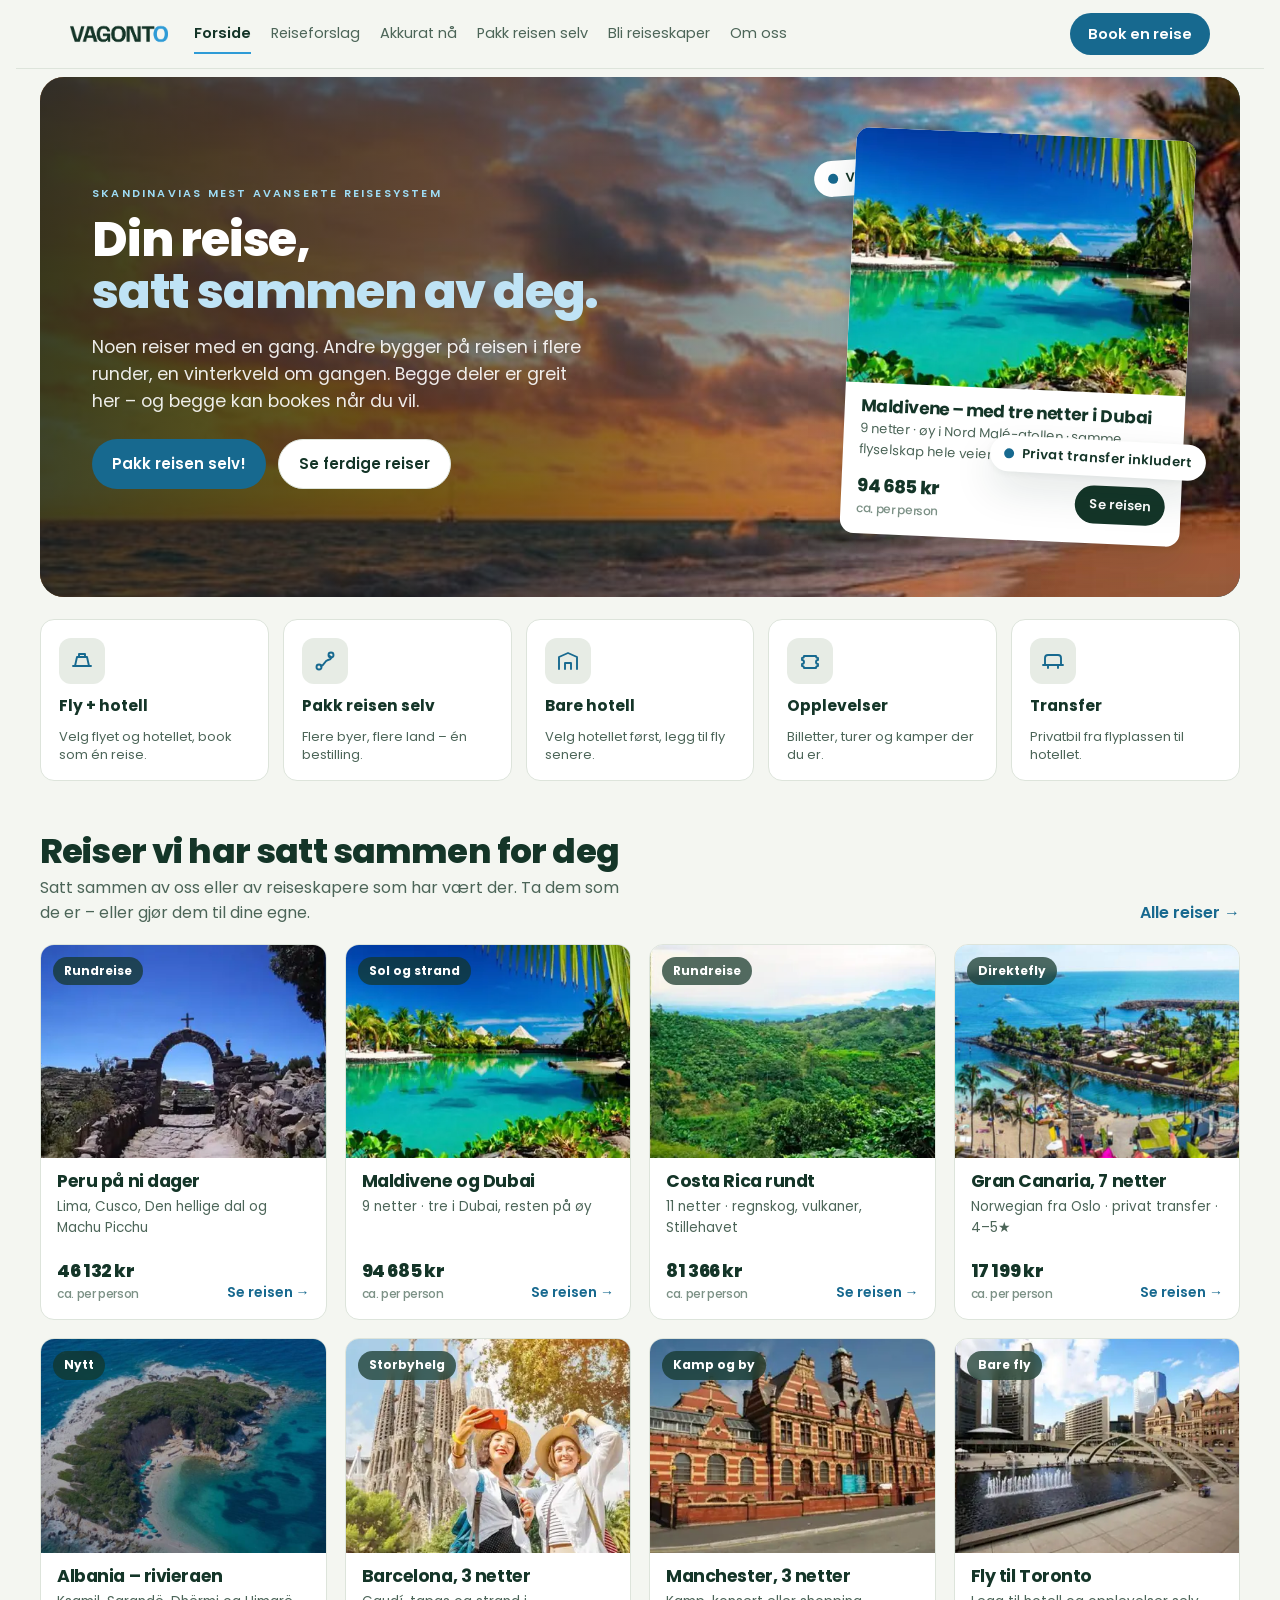
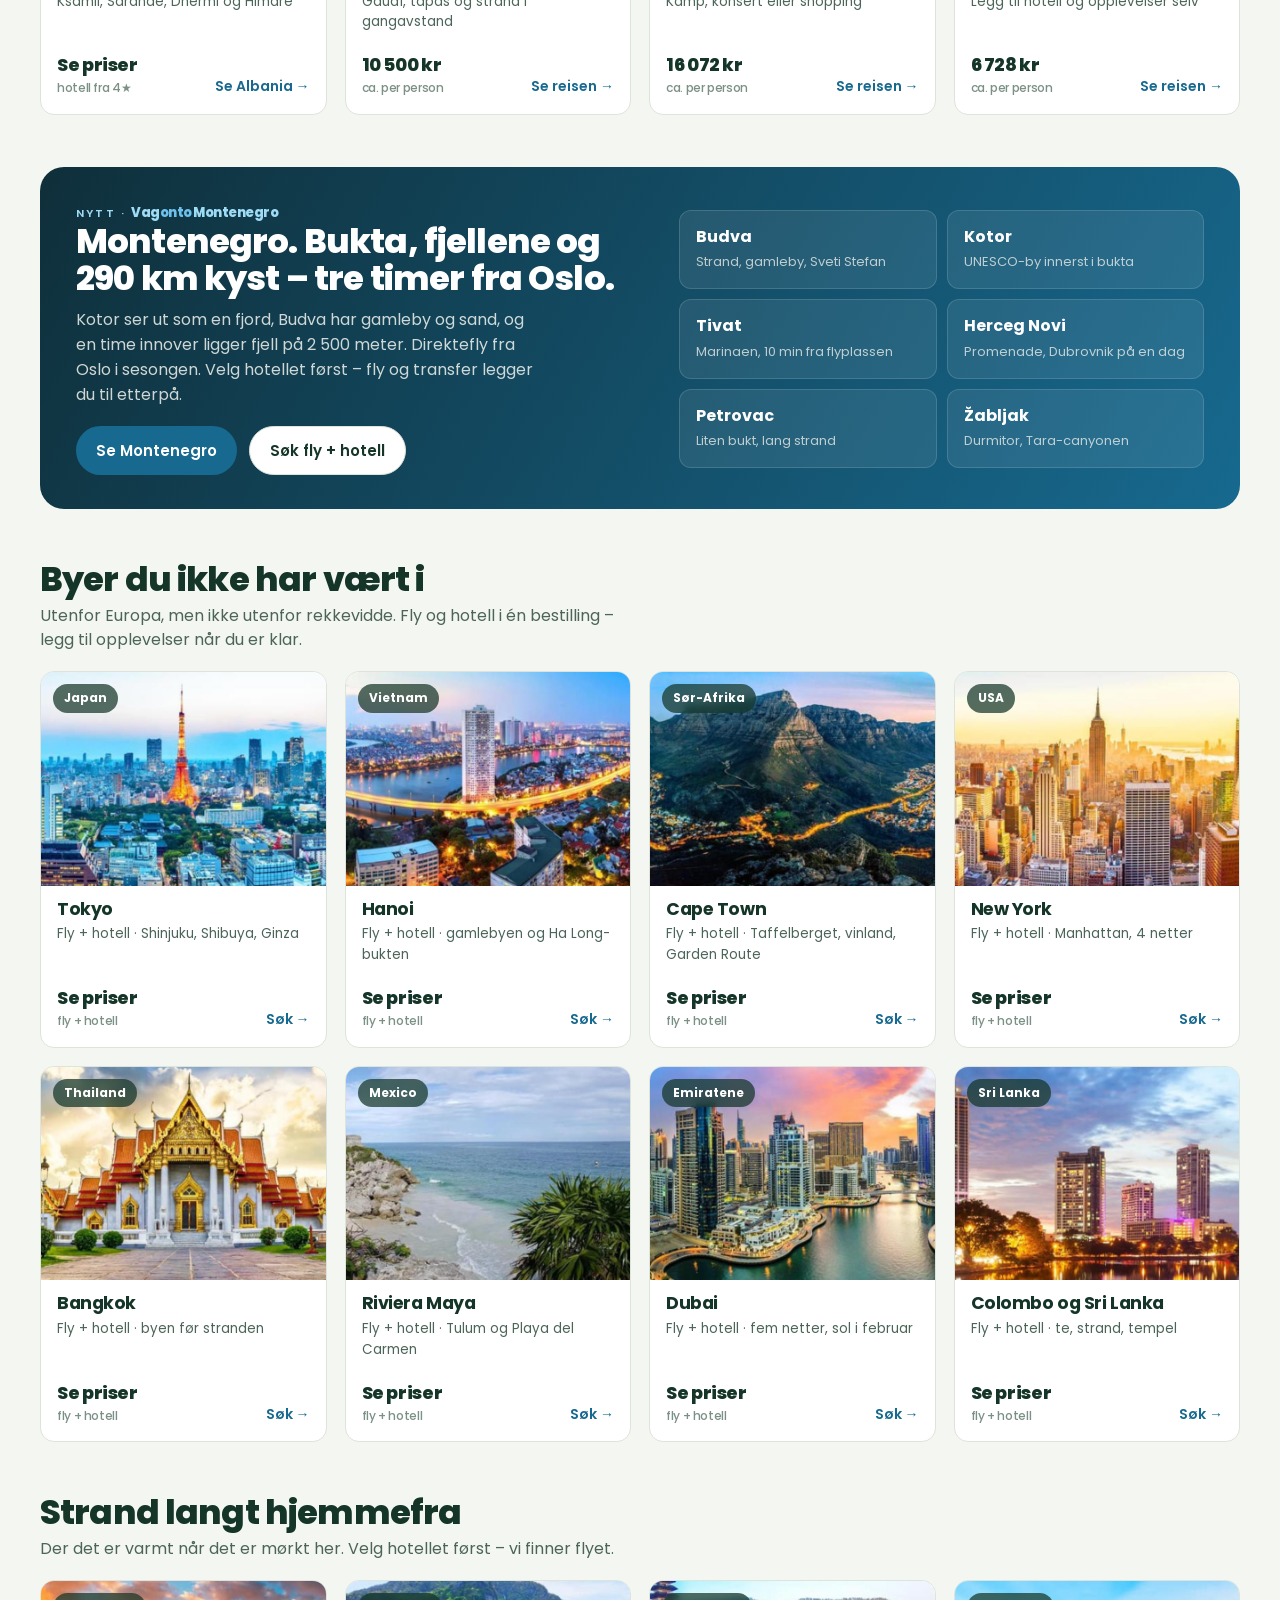
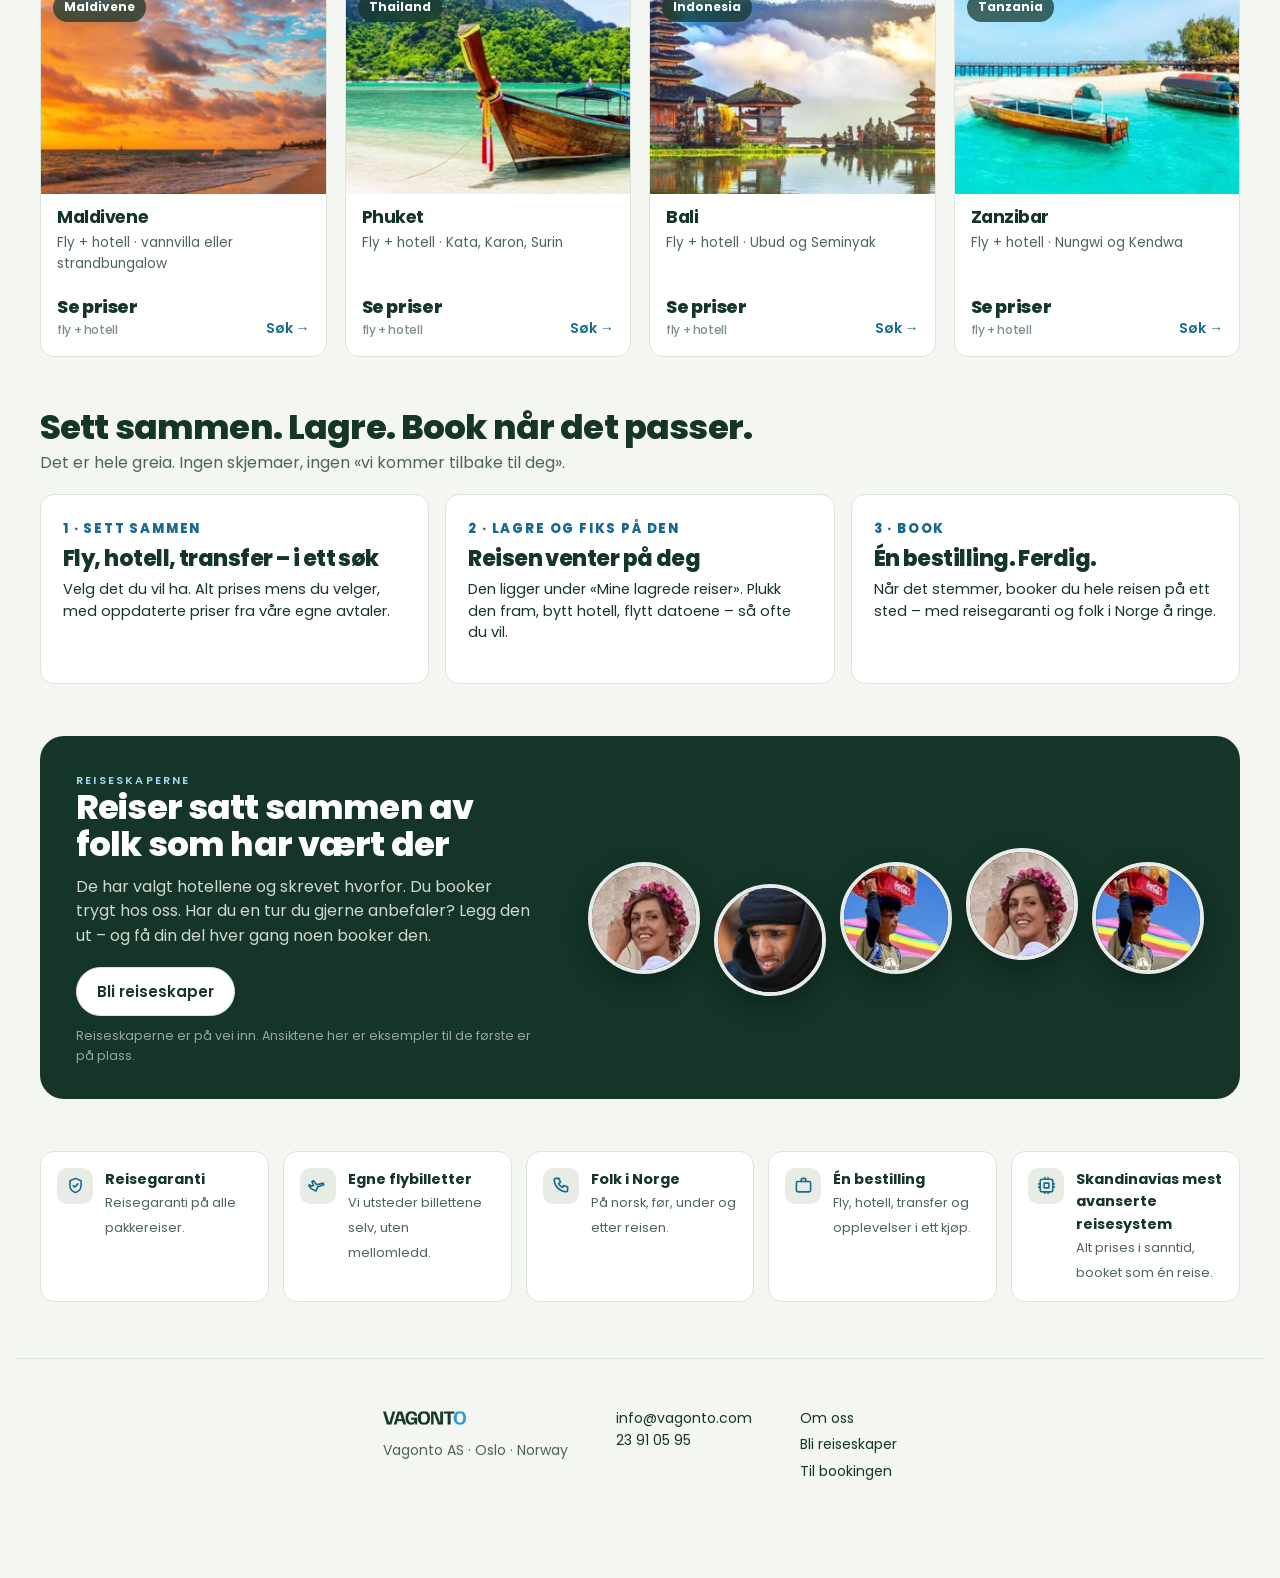
==== commit f81c6edf: "Ny meny: «Akkurat nå» erstatter Småbyer og Montenegro Ny samleside akkurat-na.html for sesongens ste" ====
--- a/index.html
+++ b/index.html
@@ -13,7 +13,7 @@
 <link rel="stylesheet" href="chrome.css">
 </head>
 <body>
-<header class="vg-top"><div class="vg-in"><a class="vg-logo" href="index.html"><img src="img/vagonto-logo.png" alt="Vagonto"></a><nav class="vg-nav" aria-label="Hovedmeny"><a href="index.html" aria-current="page">Forside</a><a href="reiseforslag.html">Reiseforslag</a><a href="smabyer.html">Småbyer</a><a href="montenegro.html">Montenegro</a><a href="pakk-reisen-selv.html">Pakk reisen selv</a><a href="bli-reiseskaper.html">Bli reiseskaper</a><a href="om-oss.html">Om oss</a></nav><a class="vg-cta" href="https://booking.vagonto.com/no/">Book en reise</a></div></header>
+<header class="vg-top"><div class="vg-in"><a class="vg-logo" href="index.html"><img src="img/vagonto-logo.png" alt="Vagonto"></a><nav class="vg-nav" aria-label="Hovedmeny"><a href="index.html" aria-current="page">Forside</a><a href="reiseforslag.html">Reiseforslag</a><a href="akkurat-na.html">Akkurat nå</a><a href="pakk-reisen-selv.html">Pakk reisen selv</a><a href="bli-reiseskaper.html">Bli reiseskaper</a><a href="om-oss.html">Om oss</a></nav><a class="vg-cta" href="https://booking.vagonto.com/no/?tripType=FLIGHT_HOTEL">Book en reise</a></div></header>
 <div class="wrap">
 <header data-old hidden style="display:none" class="top">
   <a class="lock" href="#"><img src="img/vagonto-logo.png" alt="Vagonto" style="height:34px;width:auto"></a>
@@ -249,5 +249,5 @@
 
 
 
-<footer class="vg-foot"><div class="vg-in"><div><a href="index.html"><img src="img/vagonto-logo.png" alt="Vagonto"></a>Vagonto AS · Oslo · Norway</div><div><a href="mailto:info@vagonto.com">info@vagonto.com</a><br><a href="tel:+4723910595">23 91 05 95</a></div><nav><a href="om-oss.html">Om oss</a><a href="bli-reiseskaper.html">Bli reiseskaper</a><a href="https://booking.vagonto.com/no/">Til bookingen</a></nav></div></footer>
+<footer class="vg-foot"><div class="vg-in"><div><a href="index.html"><img src="img/vagonto-logo.png" alt="Vagonto"></a>Vagonto AS · Oslo · Norway</div><div><a href="mailto:info@vagonto.com">info@vagonto.com</a><br><a href="tel:+4723910595">23 91 05 95</a></div><nav><a href="om-oss.html">Om oss</a><a href="bli-reiseskaper.html">Bli reiseskaper</a><a href="https://booking.vagonto.com/no/?tripType=FLIGHT_HOTEL">Til bookingen</a></nav></div></footer>
 </body></html>
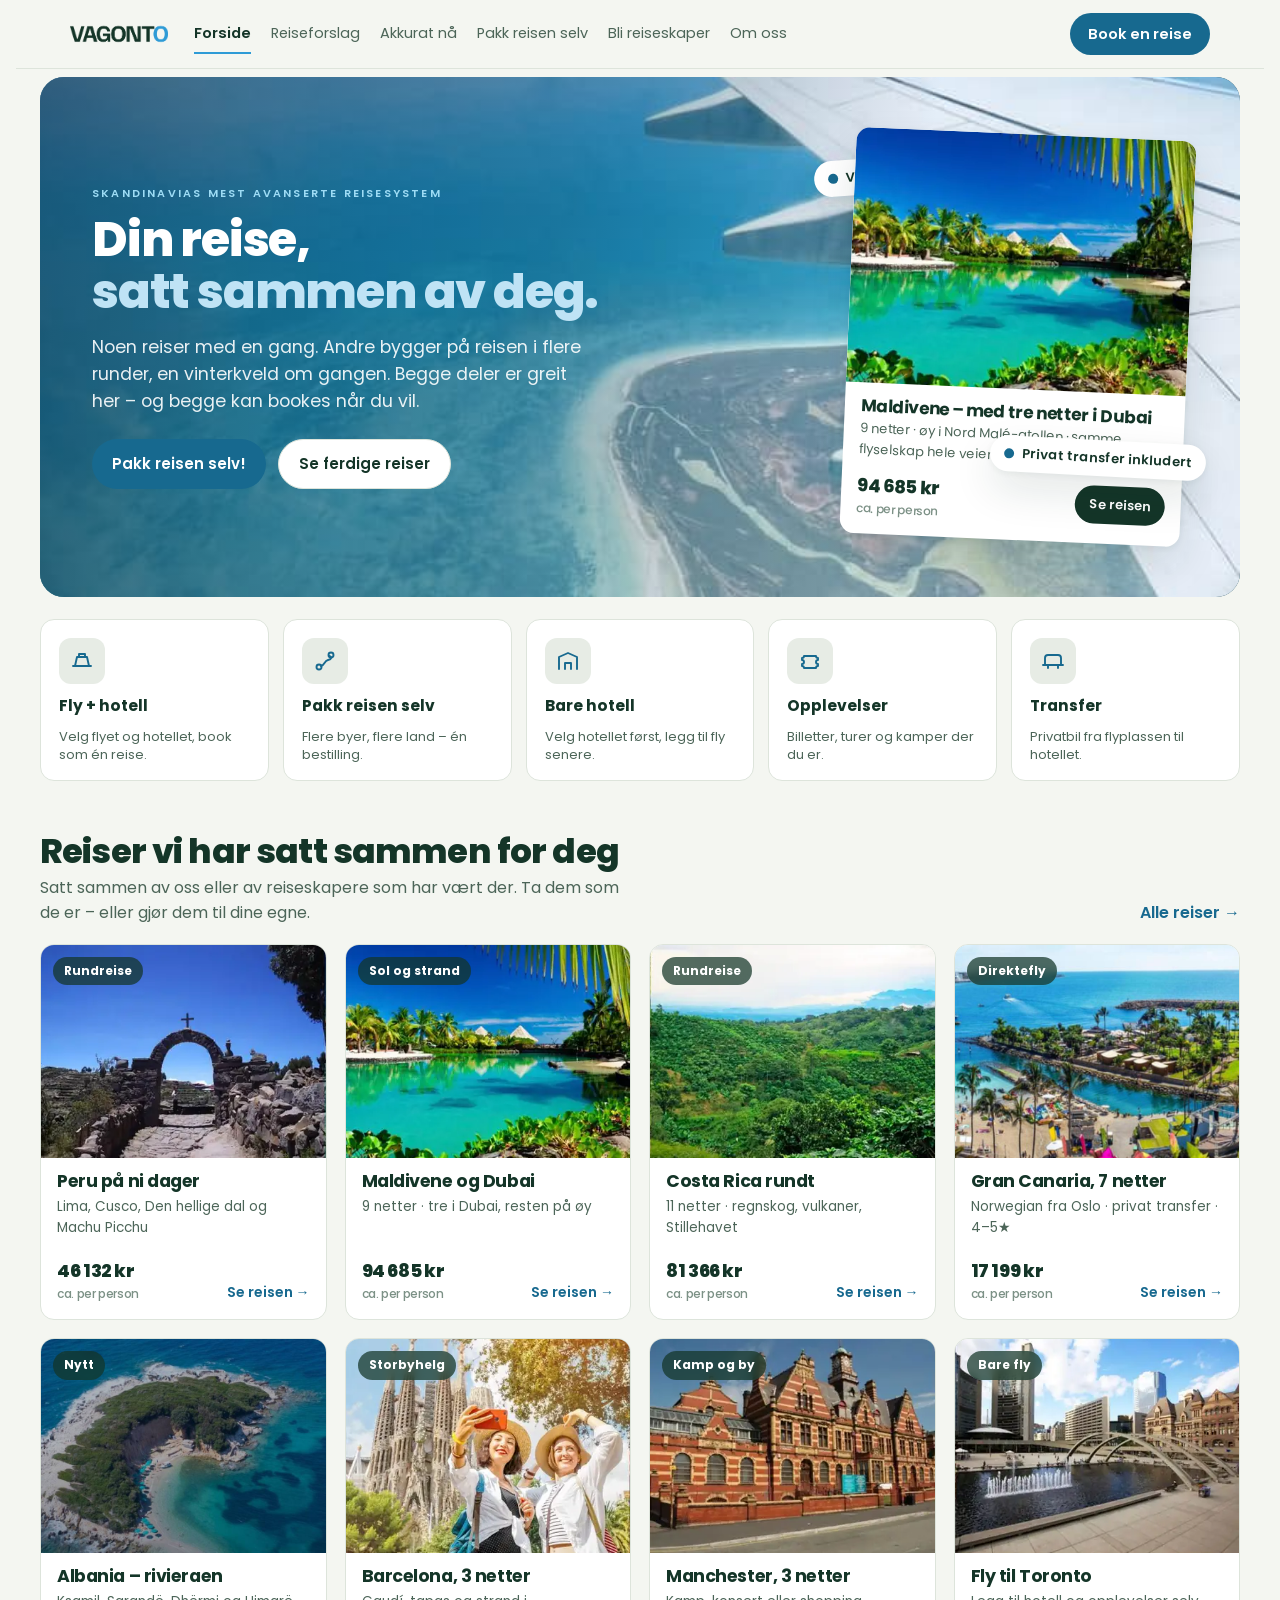
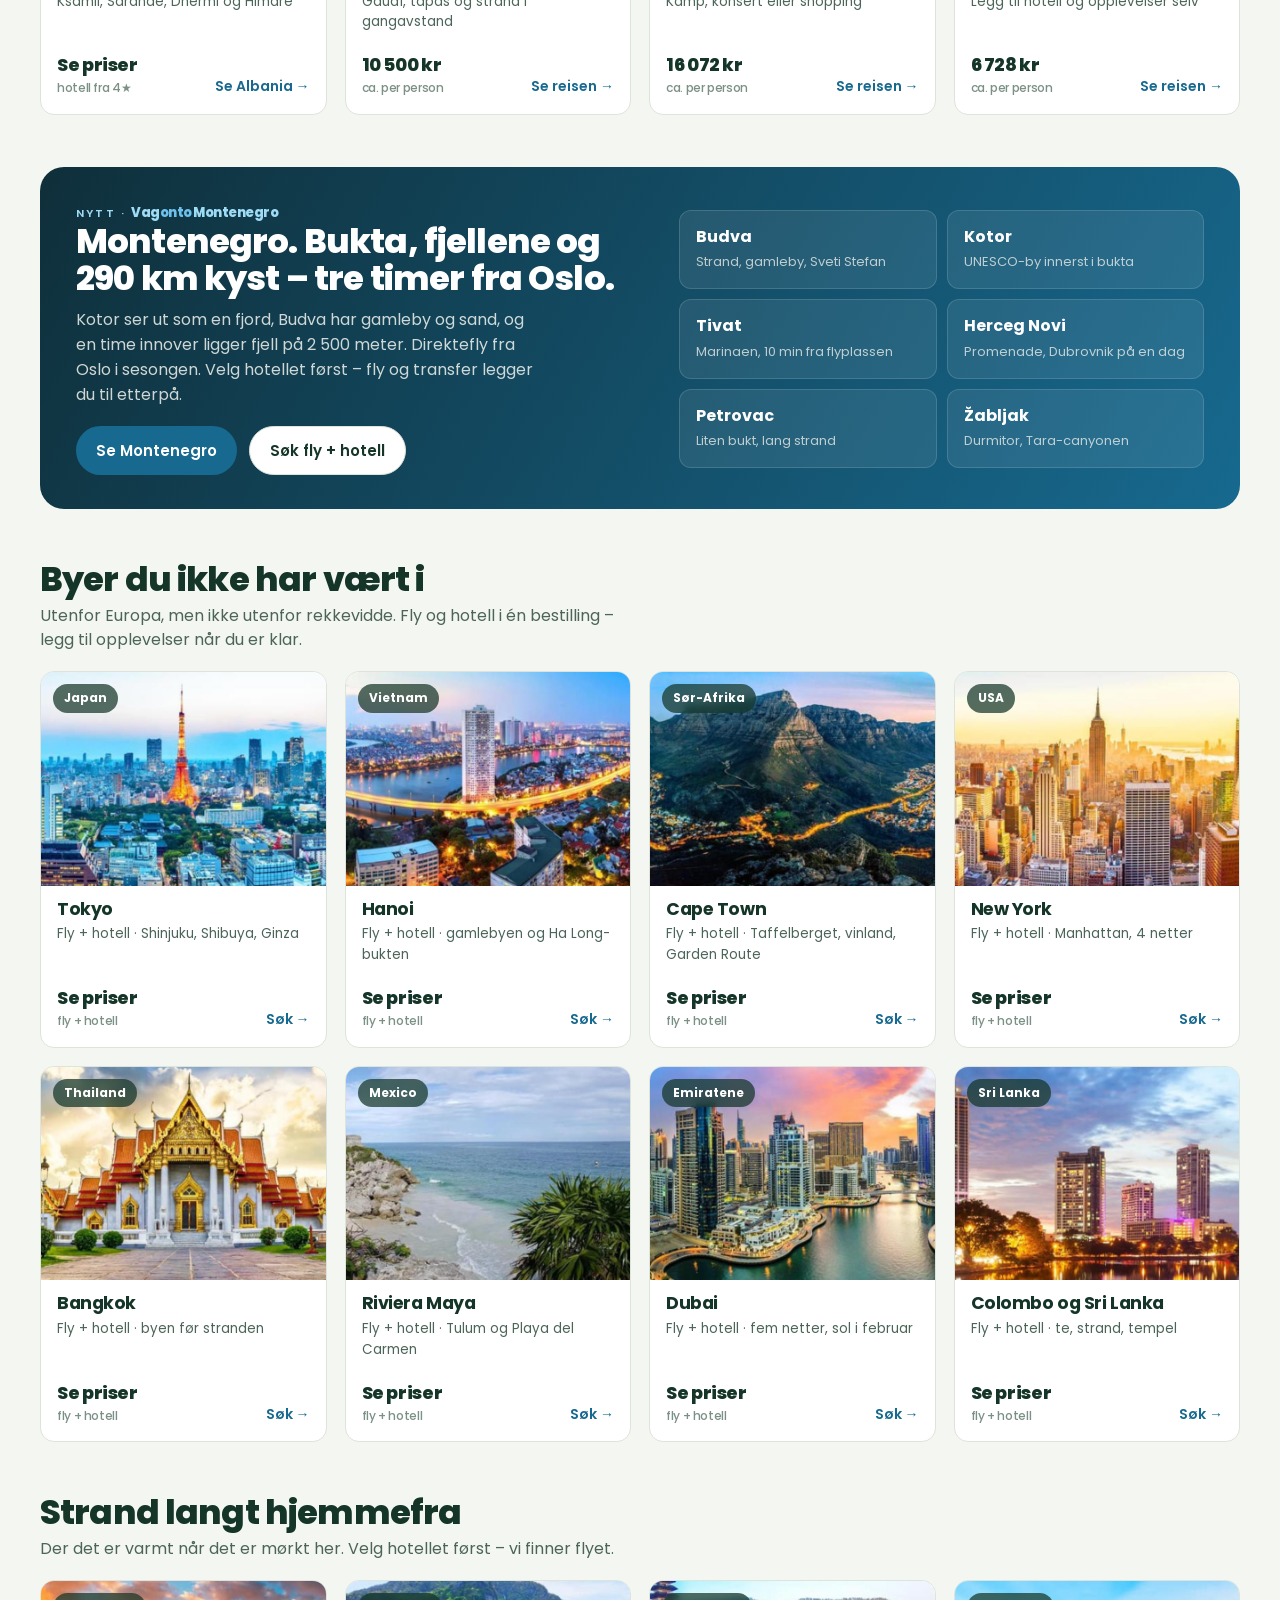
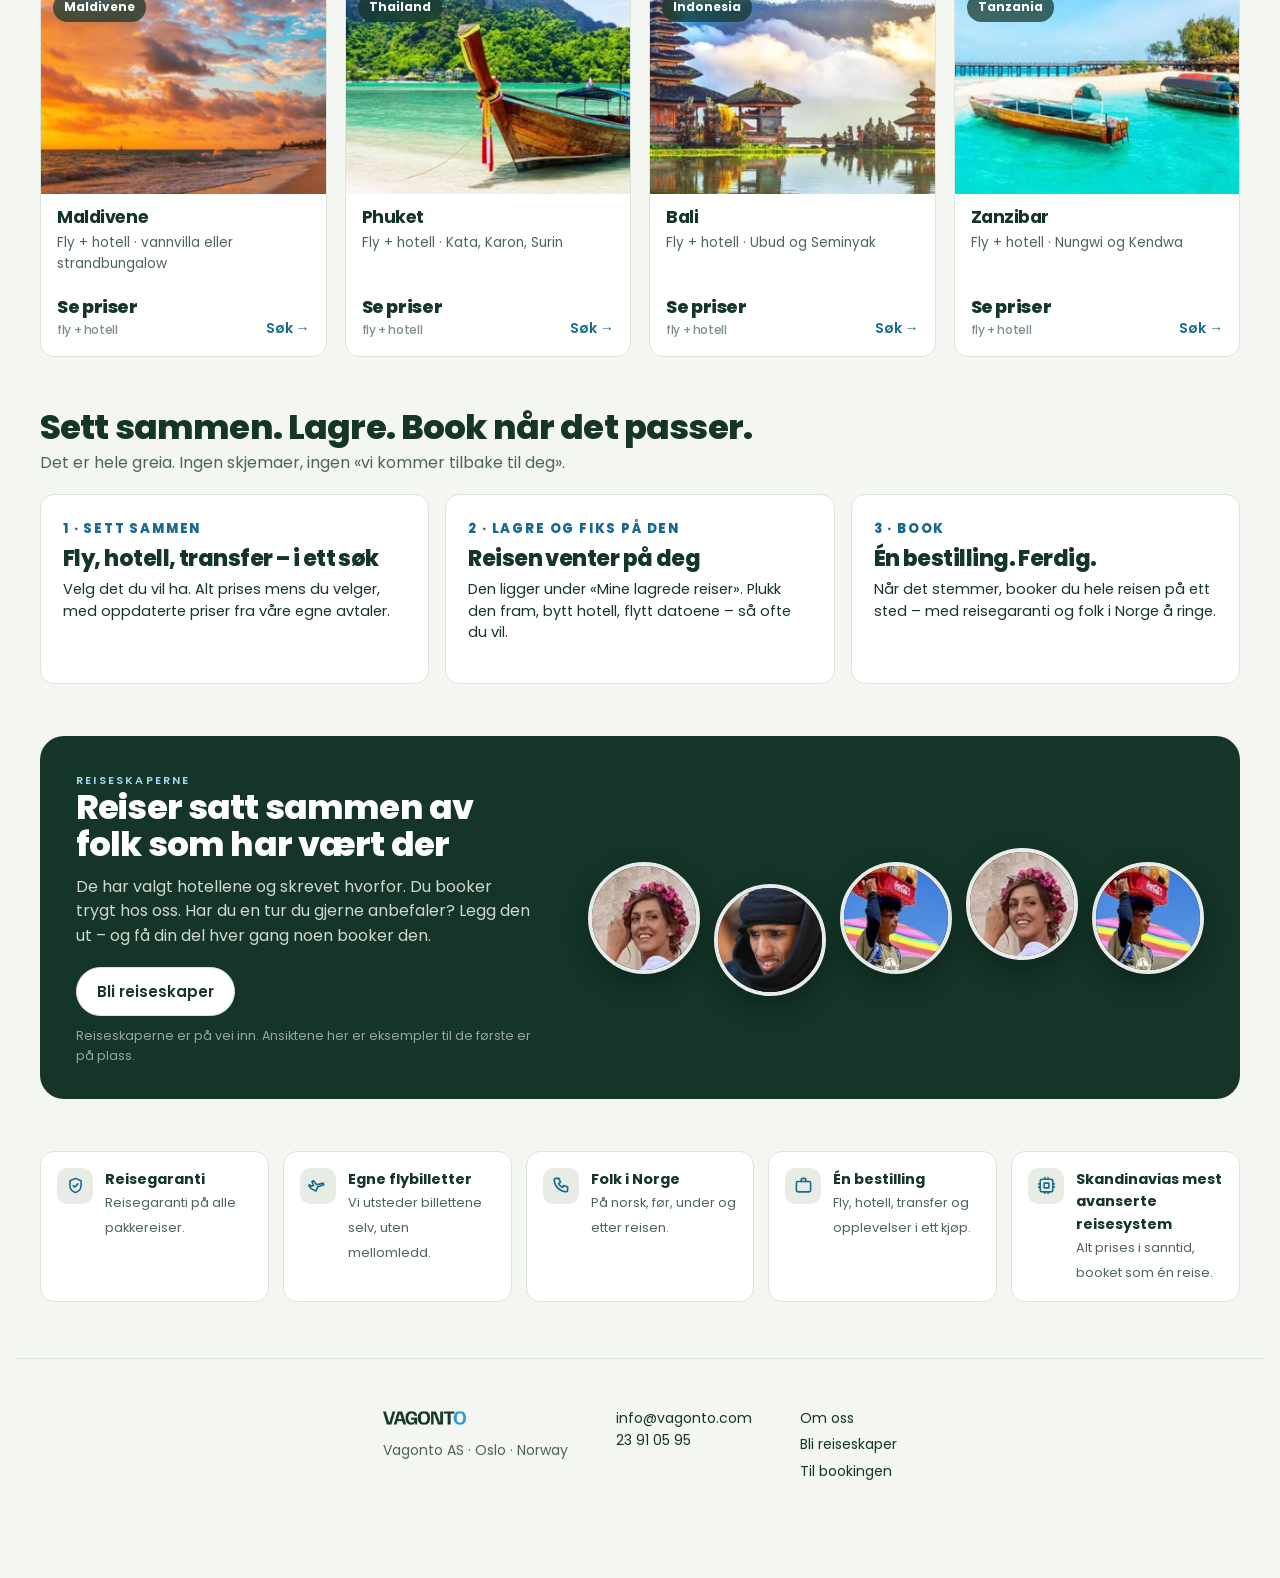
==== commit 5bfe2eb5: "Forside: nytt toppbilde fra flyvinduet, lysere slør Co-Authored-By: Claude Opus 5.5 <noreply@anthrop" ====
--- a/index.html
+++ b/index.html
@@ -23,7 +23,7 @@
 </header>
 
 <section class="hero" style="margin-top:8px">
-  <img class="bg" src="img/forside-02.jpg" alt="">
+  <img class="bg" src="img/forside-hero-fly.jpg" alt="Utsikt fra flyvinduet over turkist hav og en hvit sandstrand">
   <div class="veil"></div>
   <div class="hero-in">
     <div>
--- a/site.css
+++ b/site.css
@@ -46,8 +46,8 @@
 
 /* hero */
 .hero{position:relative;margin-top:10px;border-radius:24px;overflow:hidden;min-height:520px;background:#0b3a4a}
-.hero img.bg{position:absolute;inset:0;width:100%;height:100%;object-fit:cover;object-position:60% 55%}
-.hero .veil{position:absolute;inset:0;background:linear-gradient(100deg,rgba(8,26,34,.82) 0%,rgba(8,26,34,.5) 45%,rgba(8,26,34,.08) 78%)}
+.hero img.bg{position:absolute;inset:0;width:100%;height:100%;object-fit:cover;object-position:50% 48%}
+.hero .veil{position:absolute;inset:0;background:linear-gradient(100deg,rgba(6,40,60,.62) 0%,rgba(6,40,60,.34) 42%,rgba(6,40,60,0) 70%)}
 .hero-in{position:relative;display:grid;grid-template-columns:1.1fr .9fr;gap:24px;align-items:center;padding:56px 52px;min-height:520px}
 .hero .kick{color:#9EDCF5}
 .hero h1{color:#fff;font-size:clamp(34px,5vw,62px);font-weight:800;margin-top:12px;max-width:14ch}
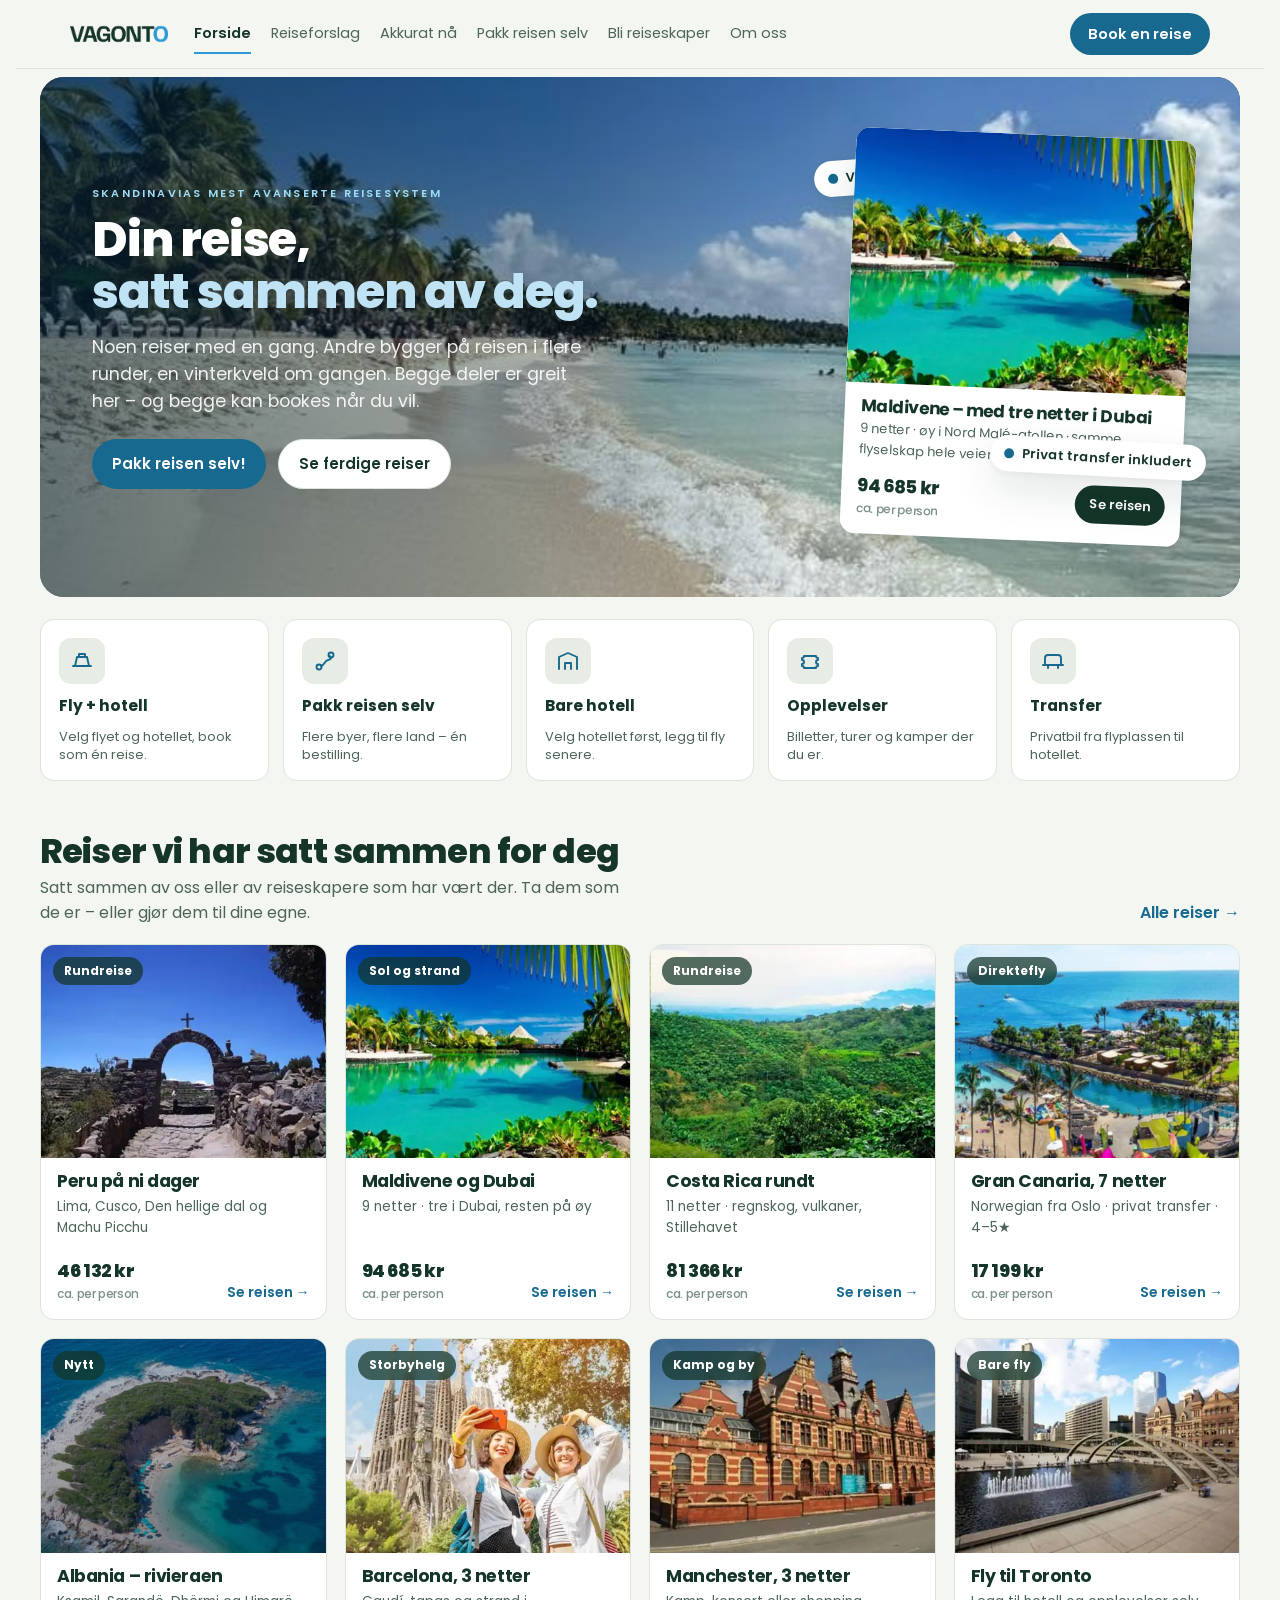
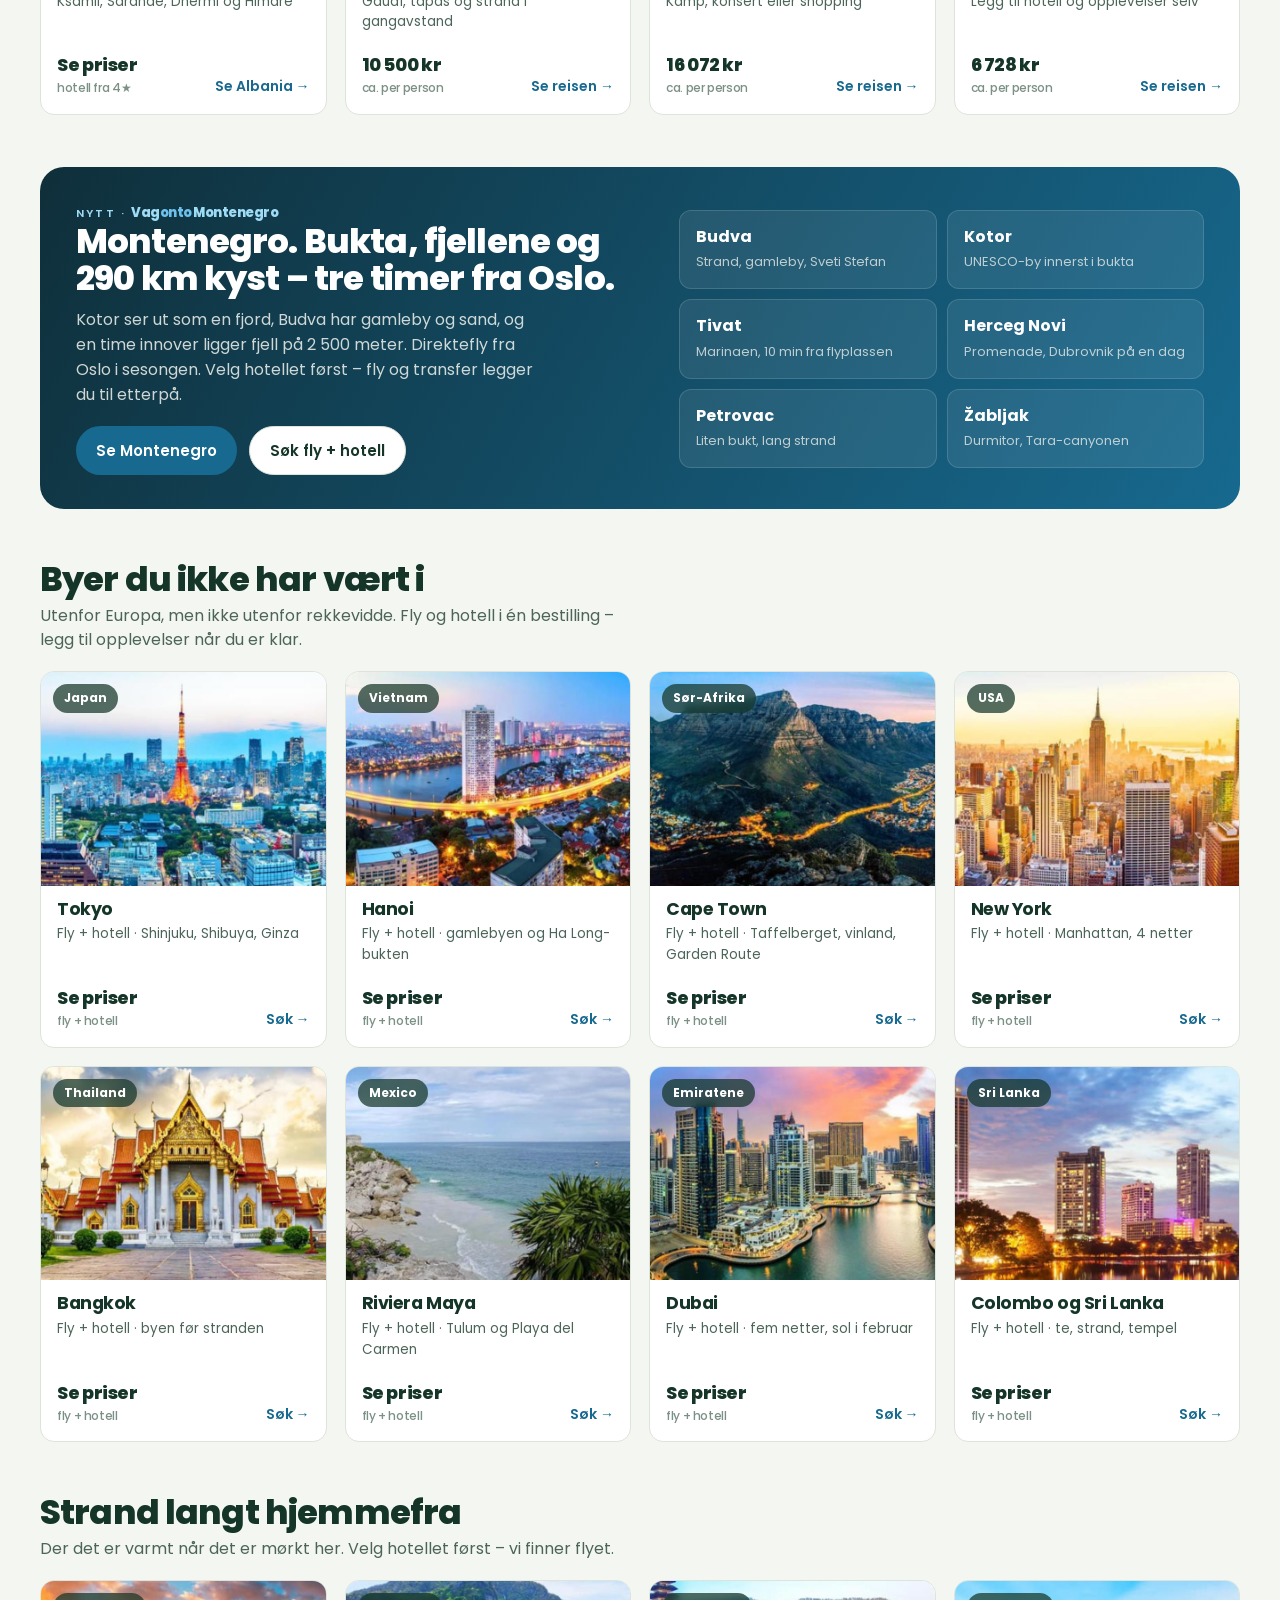
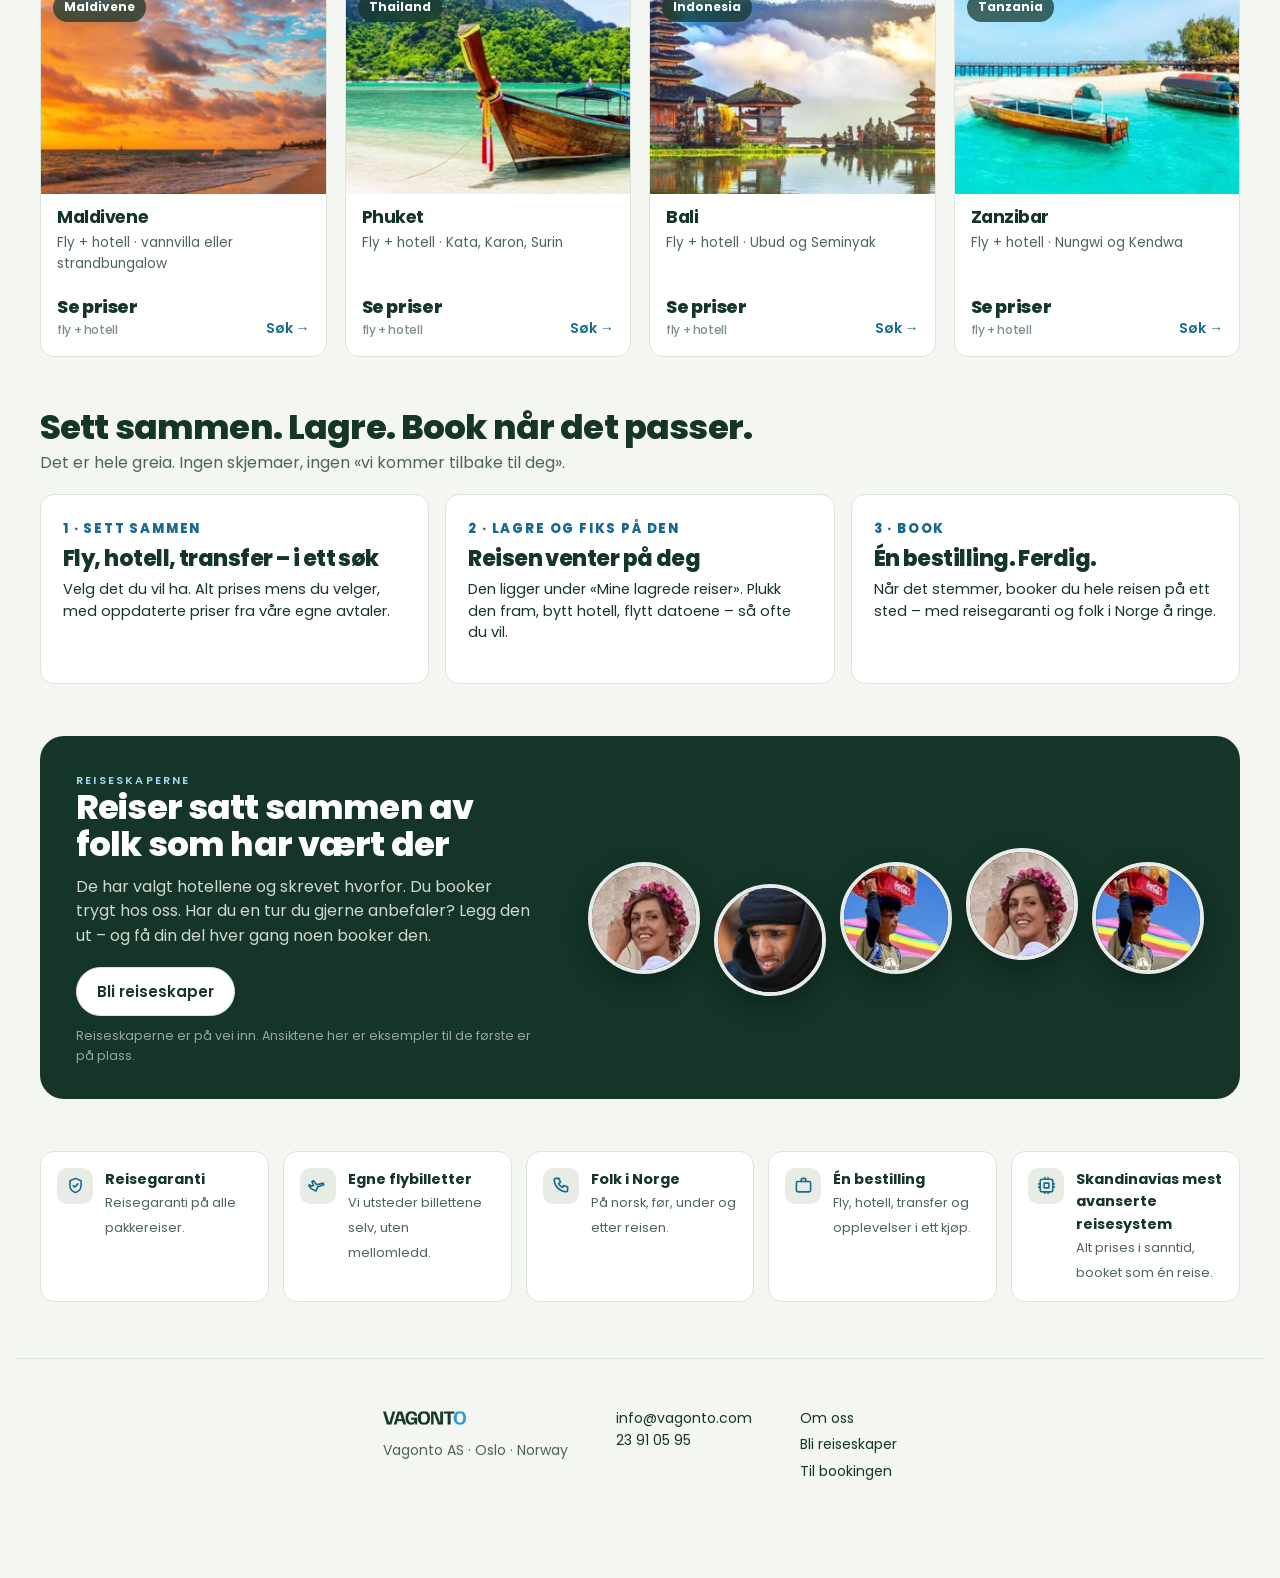
==== commit d8ff4646: "Bildebank med Farooqs bilder; strandbildet som toppbilde på forsiden - img/bildebank/ med fotograf o" ====
--- a/index.html
+++ b/index.html
@@ -23,7 +23,7 @@
 </header>
 
 <section class="hero" style="margin-top:8px">
-  <img class="bg" src="img/forside-hero-fly.jpg" alt="Utsikt fra flyvinduet over turkist hav og en hvit sandstrand">
+  <img class="bg" src="img/bildebank/farooq-strand-palmer.jpg" alt="Hvit sandstrand med palmer og klart, turkist vann">
   <div class="veil"></div>
   <div class="hero-in">
     <div>
--- a/site.css
+++ b/site.css
@@ -46,7 +46,7 @@
 
 /* hero */
 .hero{position:relative;margin-top:10px;border-radius:24px;overflow:hidden;min-height:520px;background:#0b3a4a}
-.hero img.bg{position:absolute;inset:0;width:100%;height:100%;object-fit:cover;object-position:50% 48%}
+.hero img.bg{position:absolute;inset:0;width:100%;height:100%;object-fit:cover;object-position:50% 50%}
 .hero .veil{position:absolute;inset:0;background:linear-gradient(100deg,rgba(6,40,60,.62) 0%,rgba(6,40,60,.34) 42%,rgba(6,40,60,0) 70%)}
 .hero-in{position:relative;display:grid;grid-template-columns:1.1fr .9fr;gap:24px;align-items:center;padding:56px 52px;min-height:520px}
 .hero .kick{color:#9EDCF5}
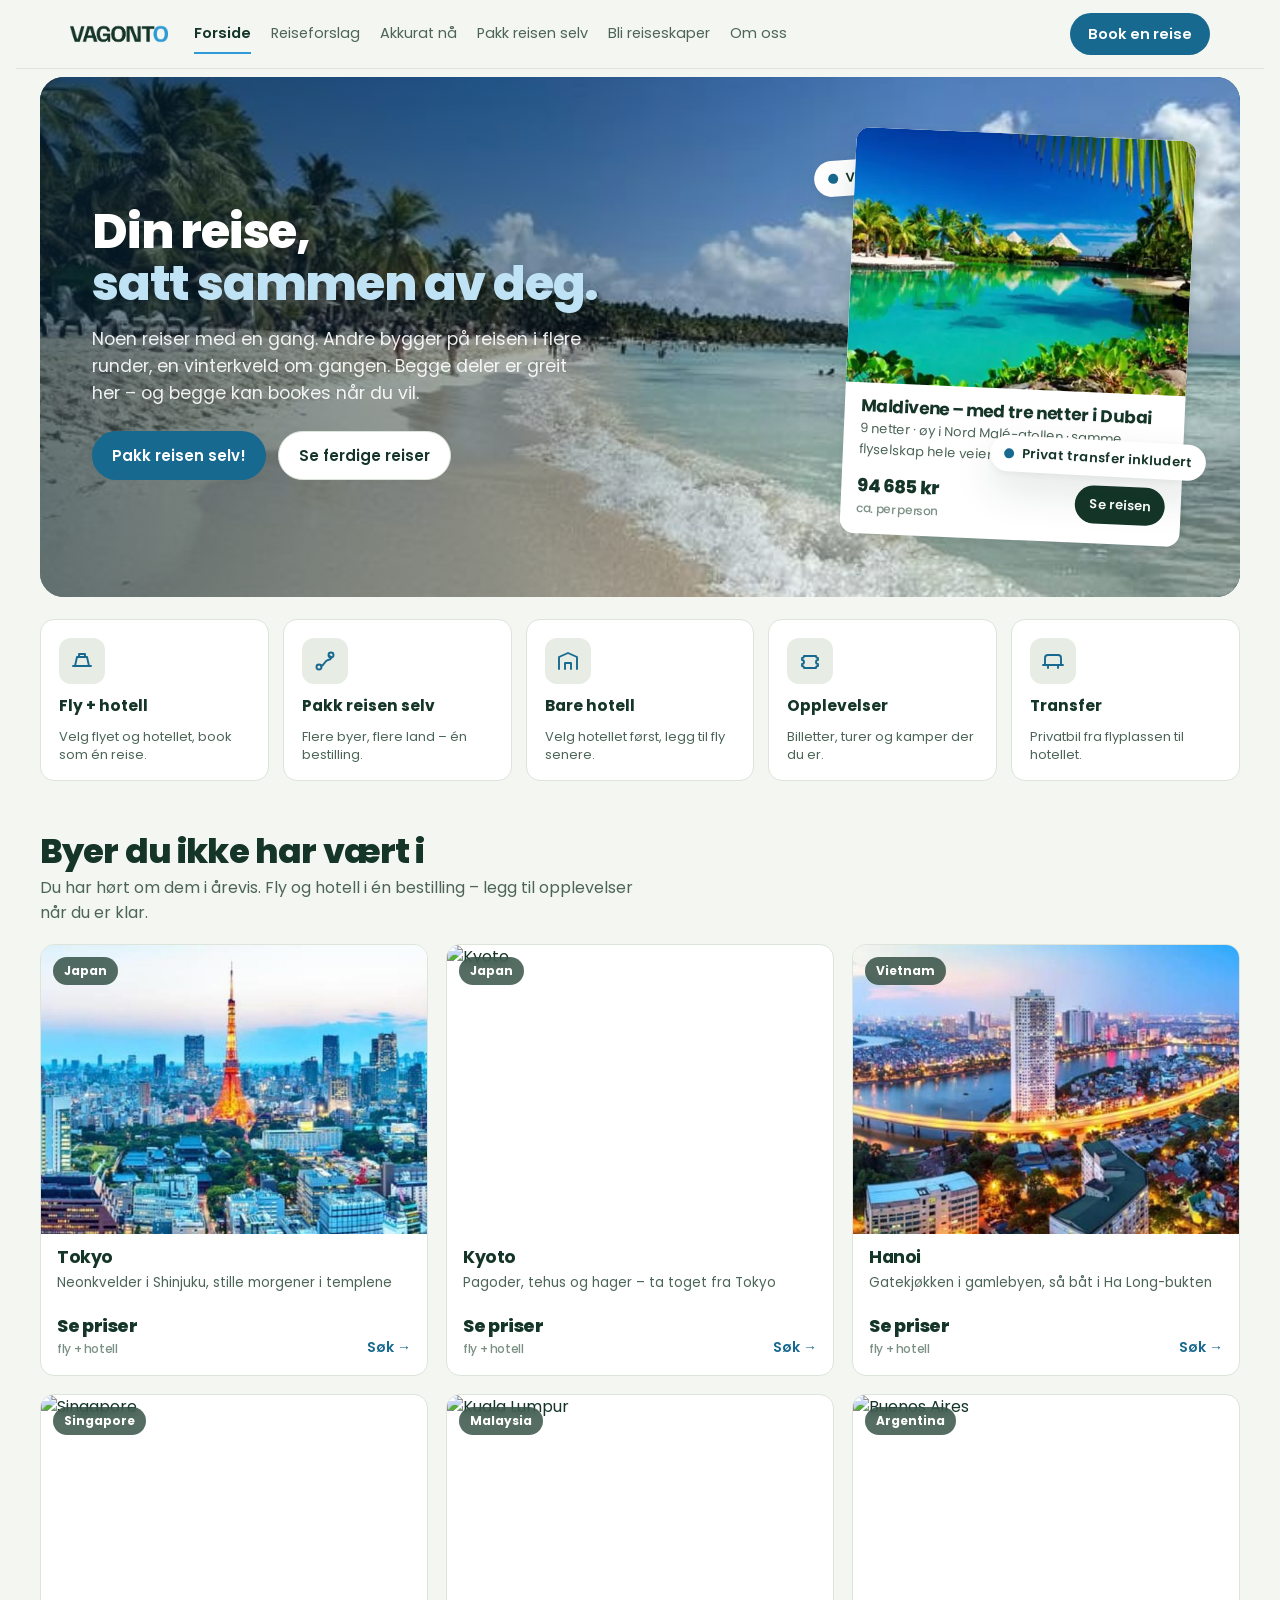
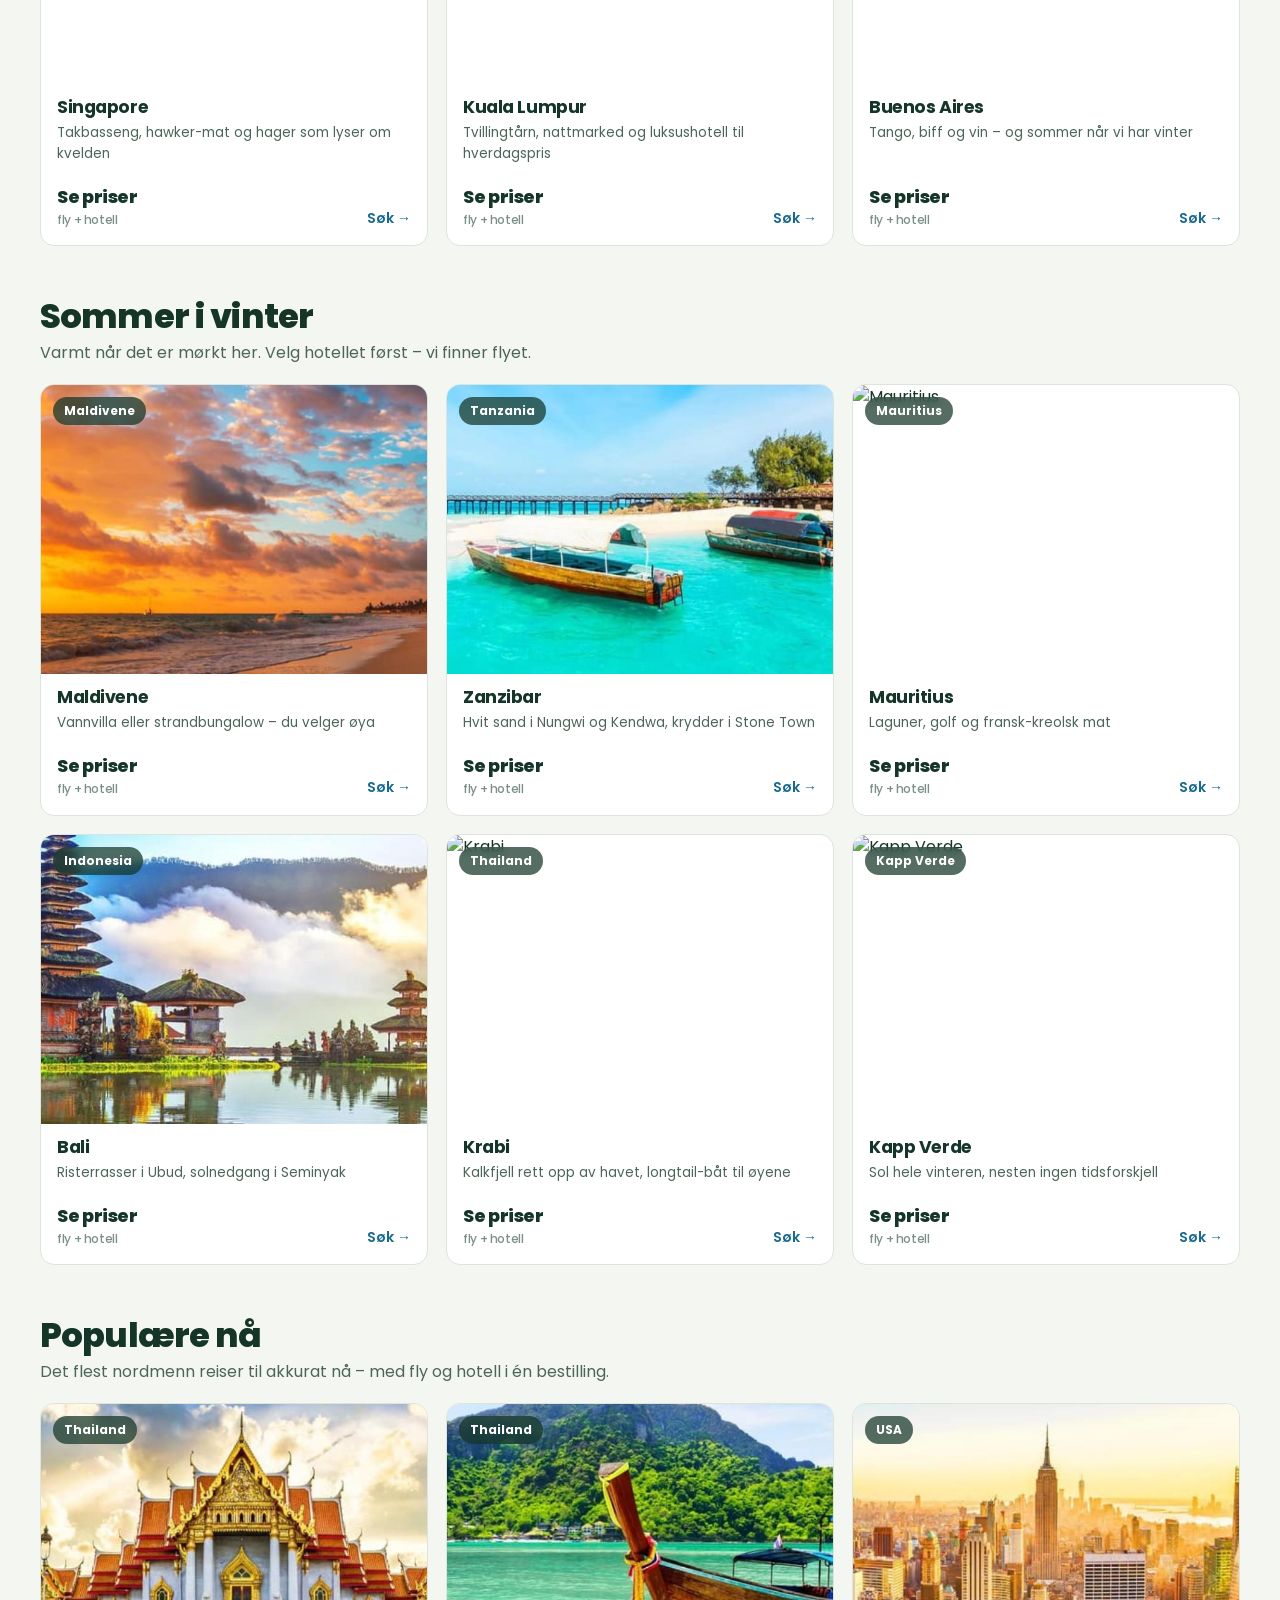
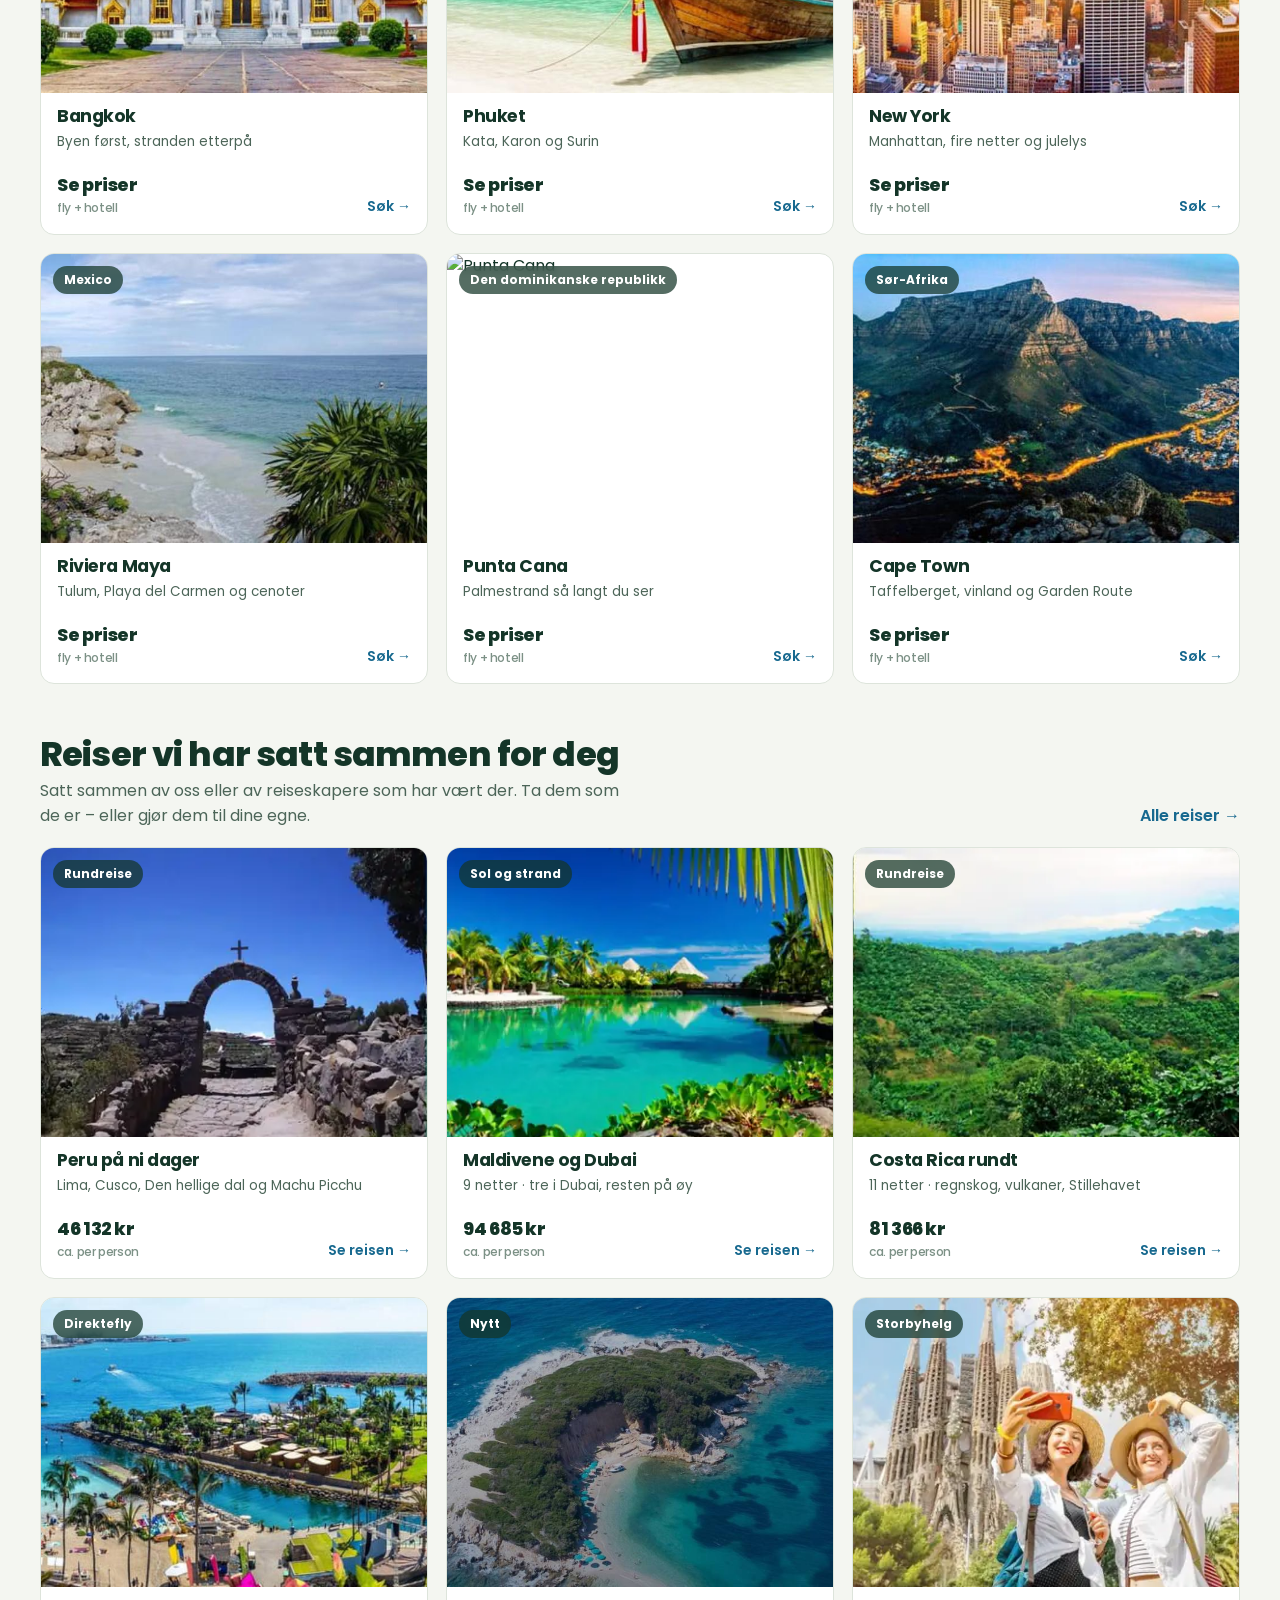
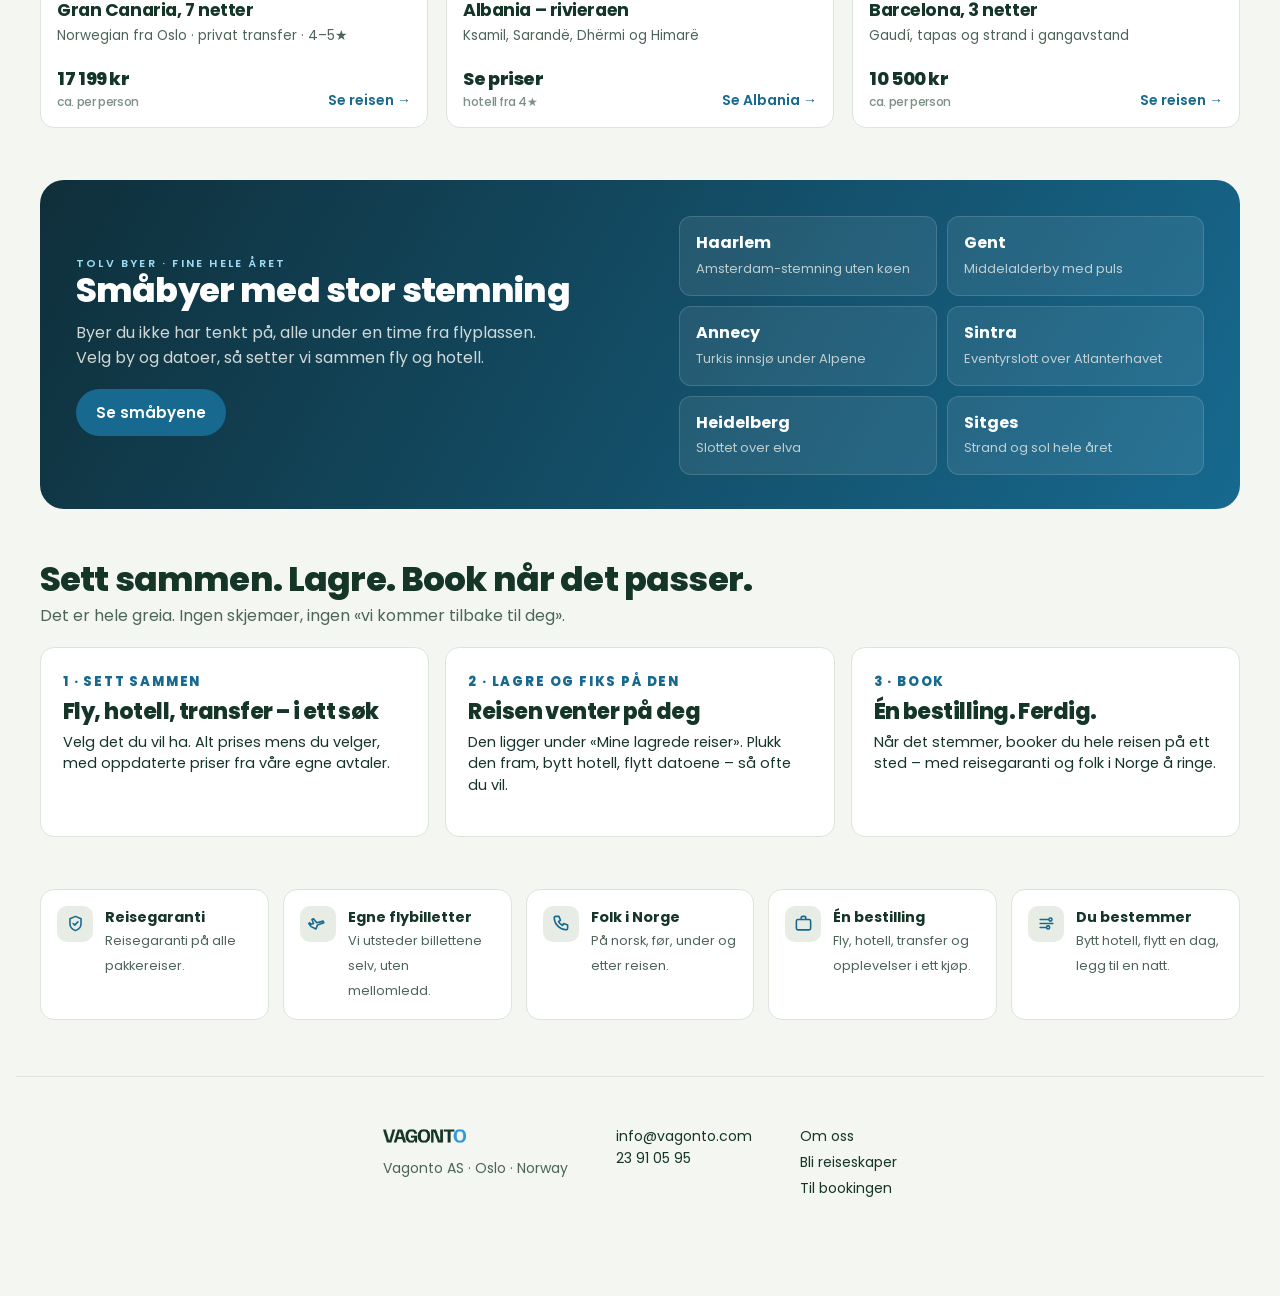
==== commit a0ea4665: "Forside v5: Byer du ikke har vært i, Sommer i vinter, Populære nå; Montenegro ut til våren - Fjernet" ====
--- a/index.html
+++ b/index.html
@@ -17,7 +17,7 @@
 <div class="wrap">
 <header data-old hidden style="display:none" class="top">
   <a class="lock" href="#"><img src="img/vagonto-logo.png" alt="Vagonto" style="height:34px;width:auto"></a>
-  <nav class="menu"><a href="#reiser">Ferdige reiser</a><a href="montenegro.html">Montenegro</a><a href="https://booking.vagonto.com/no/tripplanner" target="_blank" rel="noopener">Pakk reisen selv</a><a href="#skapere">Reiseskaperne</a><a href="#">Om oss</a></nav>
+  <nav class="menu"><a href="#reiser">Ferdige reiser</a><a href="https://booking.vagonto.com/no/tripplanner" target="_blank" rel="noopener">Pakk reisen selv</a><a href="#skapere">Reiseskaperne</a><a href="#">Om oss</a></nav>
   <span class="spacer"></span>
   <a class="btn btn-hot" href="https://booking.vagonto.com/no/tripplanner" target="_blank" rel="noopener">Pakk reisen selv!</a>
 </header>
@@ -27,7 +27,6 @@
   <div class="veil"></div>
   <div class="hero-in">
     <div>
-      <div class="kick">Skandinavias mest avanserte reisesystem</div>
       <h1 style="max-width:none;font-size:clamp(30px,4vw,48px)">Din reise,<br><em>satt sammen av deg.</em></h1>
       <p>Noen reiser med en gang. Andre bygger på reisen i flere runder, en vinterkveld om gangen. Begge deler er greit her – og begge kan bookes når du vil.</p>
       <div class="cta">
@@ -58,12 +57,126 @@
   <a class="tile t5" href="https://booking.vagonto.com/no/?tripType=ONLY_TRANSFER" target="_blank" rel="noopener"><span class="ic"><svg viewBox="0 0 24 24"><path d="M4 16V9a3 3 0 013-3h10a3 3 0 013 3v7M2 16h20M7 19v-3M17 19v-3"/></svg></span><b>Transfer</b><span>Privatbil fra flyplassen til hotellet.</span></a>
 </div>
 
+<section id="byer">
+  <div class="sh">
+    <div><h2>Byer du ikke har vært i</h2><p>Du har hørt om dem i årevis. Fly og hotell i én bestilling – legg til opplevelser når du er klar.</p></div>
+  </div>
+  <div class="cards c3">
+    <a class="card" href="https://booking.vagonto.com/no/destination/NRT-1?tripType=FLIGHT_HOTEL" target="_blank" rel="noopener">
+      <div class="ph"><img src="img/forside-11.jpg" alt="Tokyo" loading="lazy"><span class="tag">Japan</span></div>
+      <div class="b"><h3>Tokyo</h3><div class="m">Neonkvelder i Shinjuku, stille morgener i templene</div>
+      <div class="f"><span class="pris">Se priser<small>fly + hotell</small></span><span class="go">Søk →</span></div></div>
+    </a>
+    <a class="card" href="https://booking.vagonto.com/no/destination/KIX?tripType=FLIGHT_HOTEL" target="_blank" rel="noopener">
+      <div class="ph"><img src="https://cdn.travelconline.com/images/fit-in/800x0/filters:quality(75):strip_metadata():format(webp)/https%3A%2F%2Ftr2storage.blob.core.windows.net%2Fimagenes%2FgX8hYBY6F0Q2-F8FF3J5q8ujpeg.jpeg" alt="Kyoto" loading="lazy"><span class="tag">Japan</span></div>
+      <div class="b"><h3>Kyoto</h3><div class="m">Pagoder, tehus og hager – ta toget fra Tokyo</div>
+      <div class="f"><span class="pris">Se priser<small>fly + hotell</small></span><span class="go">Søk →</span></div></div>
+    </a>
+    <a class="card" href="https://booking.vagonto.com/no/destination/HAN-1?tripType=FLIGHT_HOTEL" target="_blank" rel="noopener">
+      <div class="ph"><img src="img/forside-12.jpg" alt="Hanoi" loading="lazy"><span class="tag">Vietnam</span></div>
+      <div class="b"><h3>Hanoi</h3><div class="m">Gatekjøkken i gamlebyen, så båt i Ha Long-bukten</div>
+      <div class="f"><span class="pris">Se priser<small>fly + hotell</small></span><span class="go">Søk →</span></div></div>
+    </a>
+    <a class="card" href="https://booking.vagonto.com/no/destination/SIN?tripType=FLIGHT_HOTEL" target="_blank" rel="noopener">
+      <div class="ph"><img src="https://cdn.travelconline.com/images/fit-in/800x0/filters:quality(75):strip_metadata():format(webp)/https%3A%2F%2Ftr2storage.blob.core.windows.net%2Fimagenes%2FQFVDZ6MW7HTr-QzYcbpm0Rwjpeg.jpeg" alt="Singapore" loading="lazy"><span class="tag">Singapore</span></div>
+      <div class="b"><h3>Singapore</h3><div class="m">Takbasseng, hawker-mat og hager som lyser om kvelden</div>
+      <div class="f"><span class="pris">Se priser<small>fly + hotell</small></span><span class="go">Søk →</span></div></div>
+    </a>
+    <a class="card" href="https://booking.vagonto.com/no/destination/KUL?tripType=FLIGHT_HOTEL" target="_blank" rel="noopener">
+      <div class="ph"><img src="https://cdn.travelconline.com/images/fit-in/800x0/filters:quality(75):strip_metadata():format(webp)/https%3A%2F%2Ftr2storage.blob.core.windows.net%2Fimagenes%2F0G77F4xwVnV6-kJA0xw7pKHjpeg.jpeg" alt="Kuala Lumpur" loading="lazy"><span class="tag">Malaysia</span></div>
+      <div class="b"><h3>Kuala Lumpur</h3><div class="m">Tvillingtårn, nattmarked og luksushotell til hverdagspris</div>
+      <div class="f"><span class="pris">Se priser<small>fly + hotell</small></span><span class="go">Søk →</span></div></div>
+    </a>
+    <a class="card" href="https://booking.vagonto.com/no/destination/BUE?tripType=FLIGHT_HOTEL" target="_blank" rel="noopener">
+      <div class="ph"><img src="https://cdn.travelconline.com/images/fit-in/800x0/filters:quality(75):strip_metadata():format(webp)/https%3A%2F%2Ftr2storage.blob.core.windows.net%2Fimagenes%2FTogz8cZl9UGI-KLL0lD1QL8jpeg.jpeg" alt="Buenos Aires" loading="lazy"><span class="tag">Argentina</span></div>
+      <div class="b"><h3>Buenos Aires</h3><div class="m">Tango, biff og vin – og sommer når vi har vinter</div>
+      <div class="f"><span class="pris">Se priser<small>fly + hotell</small></span><span class="go">Søk →</span></div></div>
+    </a>
+  </div>
+</section>
+
+<section id="sommer">
+  <div class="sh">
+    <div><h2>Sommer i vinter</h2><p>Varmt når det er mørkt her. Velg hotellet først – vi finner flyet.</p></div>
+  </div>
+  <div class="cards c3">
+    <a class="card" href="https://booking.vagonto.com/no/destination/MV?tripType=FLIGHT_HOTEL" target="_blank" rel="noopener">
+      <div class="ph"><img src="img/forside-19.jpg" alt="Maldivene" loading="lazy"><span class="tag">Maldivene</span></div>
+      <div class="b"><h3>Maldivene</h3><div class="m">Vannvilla eller strandbungalow – du velger øya</div>
+      <div class="f"><span class="pris">Se priser<small>fly + hotell</small></span><span class="go">Søk →</span></div></div>
+    </a>
+    <a class="card" href="https://booking.vagonto.com/no/destination/ZNZ?tripType=FLIGHT_HOTEL" target="_blank" rel="noopener">
+      <div class="ph"><img src="img/forside-22.jpg" alt="Zanzibar" loading="lazy"><span class="tag">Tanzania</span></div>
+      <div class="b"><h3>Zanzibar</h3><div class="m">Hvit sand i Nungwi og Kendwa, krydder i Stone Town</div>
+      <div class="f"><span class="pris">Se priser<small>fly + hotell</small></span><span class="go">Søk →</span></div></div>
+    </a>
+    <a class="card" href="https://booking.vagonto.com/no/destination/MRU?tripType=FLIGHT_HOTEL" target="_blank" rel="noopener">
+      <div class="ph"><img src="https://cdn.travelconline.com/images/fit-in/800x0/filters:quality(75):strip_metadata():format(webp)/https%3A%2F%2Ftr2storage.blob.core.windows.net%2Fimagenes%2Fafrica%2Fmauritius%2Fmauritius%2Fpict5.jpg" alt="Mauritius" loading="lazy"><span class="tag">Mauritius</span></div>
+      <div class="b"><h3>Mauritius</h3><div class="m">Laguner, golf og fransk-kreolsk mat</div>
+      <div class="f"><span class="pris">Se priser<small>fly + hotell</small></span><span class="go">Søk →</span></div></div>
+    </a>
+    <a class="card" href="https://booking.vagonto.com/no/destination/BAI?tripType=FLIGHT_HOTEL" target="_blank" rel="noopener">
+      <div class="ph"><img src="img/forside-21.jpg" alt="Bali" loading="lazy"><span class="tag">Indonesia</span></div>
+      <div class="b"><h3>Bali</h3><div class="m">Risterrasser i Ubud, solnedgang i Seminyak</div>
+      <div class="f"><span class="pris">Se priser<small>fly + hotell</small></span><span class="go">Søk →</span></div></div>
+    </a>
+    <a class="card" href="https://booking.vagonto.com/no/destination/KBV?tripType=FLIGHT_HOTEL" target="_blank" rel="noopener">
+      <div class="ph"><img src="https://cdn.travelconline.com/images/fit-in/800x0/filters:quality(75):strip_metadata():format(webp)/https%3A%2F%2Ftr2storage.blob.core.windows.net%2Fimagenes%2Feurope%2Fthailand%2Fkrabi%2Fpict2.jpg" alt="Krabi" loading="lazy"><span class="tag">Thailand</span></div>
+      <div class="b"><h3>Krabi</h3><div class="m">Kalkfjell rett opp av havet, longtail-båt til øyene</div>
+      <div class="f"><span class="pris">Se priser<small>fly + hotell</small></span><span class="go">Søk →</span></div></div>
+    </a>
+    <a class="card" href="https://booking.vagonto.com/no/destination/CV-1?tripType=FLIGHT_HOTEL" target="_blank" rel="noopener">
+      <div class="ph"><img src="https://cdn.travelconline.com/images/fit-in/800x0/filters:quality(75):strip_metadata():format(webp)/https%3A%2F%2Ftr2storage.blob.core.windows.net%2Fimagenes%2FyVj5Vp0upSYe-Fischer678467.jpg" alt="Kapp Verde" loading="lazy"><span class="tag">Kapp Verde</span></div>
+      <div class="b"><h3>Kapp Verde</h3><div class="m">Sol hele vinteren, nesten ingen tidsforskjell</div>
+      <div class="f"><span class="pris">Se priser<small>fly + hotell</small></span><span class="go">Søk →</span></div></div>
+    </a>
+  </div>
+</section>
+
+<section id="populaere">
+  <div class="sh">
+    <div><h2>Populære nå</h2><p>Det flest nordmenn reiser til akkurat nå – med fly og hotell i én bestilling.</p></div>
+  </div>
+  <div class="cards c3">
+    <a class="card" href="https://booking.vagonto.com/no/destination/BKK?tripType=FLIGHT_HOTEL" target="_blank" rel="noopener">
+      <div class="ph"><img src="img/forside-15.jpg" alt="Bangkok" loading="lazy"><span class="tag">Thailand</span></div>
+      <div class="b"><h3>Bangkok</h3><div class="m">Byen først, stranden etterpå</div>
+      <div class="f"><span class="pris">Se priser<small>fly + hotell</small></span><span class="go">Søk →</span></div></div>
+    </a>
+    <a class="card" href="https://booking.vagonto.com/no/destination/HKT?tripType=FLIGHT_HOTEL" target="_blank" rel="noopener">
+      <div class="ph"><img src="img/forside-20.jpg" alt="Phuket" loading="lazy"><span class="tag">Thailand</span></div>
+      <div class="b"><h3>Phuket</h3><div class="m">Kata, Karon og Surin</div>
+      <div class="f"><span class="pris">Se priser<small>fly + hotell</small></span><span class="go">Søk →</span></div></div>
+    </a>
+    <a class="card" href="https://booking.vagonto.com/no/destination/NYC?tripType=FLIGHT_HOTEL" target="_blank" rel="noopener">
+      <div class="ph"><img src="img/forside-14.jpg" alt="New York" loading="lazy"><span class="tag">USA</span></div>
+      <div class="b"><h3>New York</h3><div class="m">Manhattan, fire netter og julelys</div>
+      <div class="f"><span class="pris">Se priser<small>fly + hotell</small></span><span class="go">Søk →</span></div></div>
+    </a>
+    <a class="card" href="https://booking.vagonto.com/no/destination/PCM?tripType=FLIGHT_HOTEL" target="_blank" rel="noopener">
+      <div class="ph"><img src="img/forside-16.jpg" alt="Riviera Maya" loading="lazy"><span class="tag">Mexico</span></div>
+      <div class="b"><h3>Riviera Maya</h3><div class="m">Tulum, Playa del Carmen og cenoter</div>
+      <div class="f"><span class="pris">Se priser<small>fly + hotell</small></span><span class="go">Søk →</span></div></div>
+    </a>
+    <a class="card" href="https://booking.vagonto.com/no/destination/PUJ?tripType=FLIGHT_HOTEL" target="_blank" rel="noopener">
+      <div class="ph"><img src="https://cdn.travelconline.com/images/fit-in/800x0/filters:quality(75):strip_metadata():format(webp)/https%3A%2F%2Ftr2storage.blob.core.windows.net%2Fimagenes%2F4kXTz5ENgVAk-3JM4PEGluGjpeg.jpeg" alt="Punta Cana" loading="lazy"><span class="tag">Den dominikanske republikk</span></div>
+      <div class="b"><h3>Punta Cana</h3><div class="m">Palmestrand så langt du ser</div>
+      <div class="f"><span class="pris">Se priser<small>fly + hotell</small></span><span class="go">Søk →</span></div></div>
+    </a>
+    <a class="card" href="https://booking.vagonto.com/no/destination/CPT?tripType=FLIGHT_HOTEL" target="_blank" rel="noopener">
+      <div class="ph"><img src="img/forside-13.jpg" alt="Cape Town" loading="lazy"><span class="tag">Sør-Afrika</span></div>
+      <div class="b"><h3>Cape Town</h3><div class="m">Taffelberget, vinland og Garden Route</div>
+      <div class="f"><span class="pris">Se priser<small>fly + hotell</small></span><span class="go">Søk →</span></div></div>
+    </a>
+  </div>
+</section>
+
 <section id="reiser">
   <div class="sh">
     <div><h2>Reiser vi har satt sammen for deg</h2><p>Satt sammen av oss eller av reiseskapere som har vært der. Ta dem som de er – eller gjør dem til dine egne.</p></div>
     <a href="https://booking.vagonto.com/no/moreideas" target="_blank" rel="noopener">Alle reiser →</a>
   </div>
-  <div class="cards">
+  <div class="cards c3">
     <a class="card" href="https://booking.vagonto.com/no/idea/54825822/discovered-peru-09-days-08-nights" target="_blank" rel="noopener">
       <div class="ph"><img src="img/forside-04.webp" alt="Machu Picchu"><span class="tag">Rundreise</span></div>
       <div class="b"><h3>Peru på ni dager</h3><div class="m">Lima, Cusco, Den hellige dal og Machu Picchu</div>
@@ -94,114 +207,28 @@
       <div class="b"><h3>Barcelona, 3 netter</h3><div class="m">Gaudí, tapas og strand i gangavstand</div>
       <div class="f"><span class="pris">10 500 kr<small>ca. per person</small></span><span class="go">Se reisen →</span></div></div>
     </a>
-    <a class="card" href="https://booking.vagonto.com/no/idea/41416298/manchester-united-kingdom" target="_blank" rel="noopener">
-      <div class="ph"><img src="img/forside-09.webp" alt="Manchester"><span class="tag">Kamp og by</span></div>
-      <div class="b"><h3>Manchester, 3 netter</h3><div class="m">Kamp, konsert eller shopping</div>
-      <div class="f"><span class="pris">16 072 kr<small>ca. per person</small></span><span class="go">Se reisen →</span></div></div>
-    </a>
-    <a class="card" href="https://booking.vagonto.com/no/idea/41415896/toronto-canada" target="_blank" rel="noopener">
-      <div class="ph"><img src="img/forside-10.webp" alt="Toronto"><span class="tag">Bare fly</span></div>
-      <div class="b"><h3>Fly til Toronto</h3><div class="m">Legg til hotell og opplevelser selv</div>
-      <div class="f"><span class="pris">6 728 kr<small>ca. per person</small></span><span class="go">Se reisen →</span></div></div>
-    </a>
-  </div>
-</section>
-
-<section id="montenegro">
+  </div>
+</section>
+
+
+<section id="smabyer">
   <div class="crew" style="grid-template-columns:1.1fr 1fr;background:linear-gradient(120deg,#0f2f3a,#17698F)">
     <div>
-      <div class="kick" style="color:#9EDCF5">Nytt · <span style="font-weight:800;letter-spacing:-.04em;text-transform:none;font-size:13px">Vag<span style="color:#6EC1EA">onto</span> Montenegro</span></div>
-      <h2>Montenegro. Bukta, fjellene og 290 km kyst – tre timer fra Oslo.</h2>
-      <p>Kotor ser ut som en fjord, Budva har gamleby og sand, og en time innover ligger fjell på 2 500 meter. Direktefly fra Oslo i sesongen. Velg hotellet først – fly og transfer legger du til etterpå.</p>
+      <div class="kick" style="color:#9EDCF5">Tolv byer · fine hele året</div>
+      <h2>Småbyer med stor stemning</h2>
+      <p>Byer du ikke har tenkt på, alle under en time fra flyplassen. Velg by og datoer, så setter vi sammen fly og hotell.</p>
       <div style="display:flex;gap:12px;flex-wrap:wrap">
-        <a class="btn btn-korall" href="montenegro.html">Se Montenegro</a>
-        <a class="btn btn-white" href="https://booking.vagonto.com/no/destination/TIV-1?tripType=FLIGHT_HOTEL" target="_blank" rel="noopener">Søk fly + hotell</a>
+        <a class="btn btn-korall" href="smabyer.html">Se småbyene</a>
       </div>
     </div>
     <div style="display:grid;grid-template-columns:1fr 1fr;gap:10px">
-      <a href="https://booking.vagonto.com/no/destination/TIV-1?tripType=FLIGHT_HOTEL" target="_blank" rel="noopener" style="background:rgba(255,255,255,.08);border:1px solid rgba(255,255,255,.14);border-radius:12px;padding:14px 16px"><b style="display:block;color:#fff;font-size:16px">Budva</b><span style="font-size:13px;color:rgba(241,243,238,.75)">Strand, gamleby, Sveti Stefan</span></a>
-      <a href="https://booking.vagonto.com/no/destination/TIV-11?tripType=FLIGHT_HOTEL" target="_blank" rel="noopener" style="background:rgba(255,255,255,.08);border:1px solid rgba(255,255,255,.14);border-radius:12px;padding:14px 16px"><b style="display:block;color:#fff;font-size:16px">Kotor</b><span style="font-size:13px;color:rgba(241,243,238,.75)">UNESCO-by innerst i bukta</span></a>
-      <a href="https://booking.vagonto.com/no/destination/TIV-10?tripType=FLIGHT_HOTEL" target="_blank" rel="noopener" style="background:rgba(255,255,255,.08);border:1px solid rgba(255,255,255,.14);border-radius:12px;padding:14px 16px"><b style="display:block;color:#fff;font-size:16px">Tivat</b><span style="font-size:13px;color:rgba(241,243,238,.75)">Marinaen, 10 min fra flyplassen</span></a>
-      <a href="https://booking.vagonto.com/no/destination/TIV-2?tripType=FLIGHT_HOTEL" target="_blank" rel="noopener" style="background:rgba(255,255,255,.08);border:1px solid rgba(255,255,255,.14);border-radius:12px;padding:14px 16px"><b style="display:block;color:#fff;font-size:16px">Herceg Novi</b><span style="font-size:13px;color:rgba(241,243,238,.75)">Promenade, Dubrovnik på en dag</span></a>
-      <a href="https://booking.vagonto.com/no/destination/TIV-5?tripType=FLIGHT_HOTEL" target="_blank" rel="noopener" style="background:rgba(255,255,255,.08);border:1px solid rgba(255,255,255,.14);border-radius:12px;padding:14px 16px"><b style="display:block;color:#fff;font-size:16px">Petrovac</b><span style="font-size:13px;color:rgba(241,243,238,.75)">Liten bukt, lang strand</span></a>
-      <a href="https://booking.vagonto.com/no/destination/ZAB-6?tripType=FLIGHT_HOTEL" target="_blank" rel="noopener" style="background:rgba(255,255,255,.08);border:1px solid rgba(255,255,255,.14);border-radius:12px;padding:14px 16px"><b style="display:block;color:#fff;font-size:16px">Žabljak</b><span style="font-size:13px;color:rgba(241,243,238,.75)">Durmitor, Tara-canyonen</span></a>
-    </div>
-  </div>
-</section>
-
-<section>
-  <div class="sh">
-    <div><h2>Byer du ikke har vært i</h2><p>Utenfor Europa, men ikke utenfor rekkevidde. Fly og hotell i én bestilling – legg til opplevelser når du er klar.</p></div>
-  </div>
-  <div class="cards">
-    <a class="card" href="https://booking.vagonto.com/no/destination/NRT-1?tripType=FLIGHT_HOTEL" target="_blank" rel="noopener">
-      <div class="ph"><img src="img/forside-11.jpg" alt="Tokyo"><span class="tag">Japan</span></div>
-      <div class="b"><h3>Tokyo</h3><div class="m">Fly + hotell · Shinjuku, Shibuya, Ginza</div>
-      <div class="f"><span class="pris">Se priser<small>fly + hotell</small></span><span class="go">Søk →</span></div></div>
-    </a>
-    <a class="card" href="https://booking.vagonto.com/no/destination/HAN-1?tripType=FLIGHT_HOTEL" target="_blank" rel="noopener">
-      <div class="ph"><img src="img/forside-12.jpg" alt="Hanoi"><span class="tag">Vietnam</span></div>
-      <div class="b"><h3>Hanoi</h3><div class="m">Fly + hotell · gamlebyen og Ha Long-bukten</div>
-      <div class="f"><span class="pris">Se priser<small>fly + hotell</small></span><span class="go">Søk →</span></div></div>
-    </a>
-    <a class="card" href="https://booking.vagonto.com/no/destination/CPT?tripType=FLIGHT_HOTEL" target="_blank" rel="noopener">
-      <div class="ph"><img src="img/forside-13.jpg" alt="Cape Town"><span class="tag">Sør-Afrika</span></div>
-      <div class="b"><h3>Cape Town</h3><div class="m">Fly + hotell · Taffelberget, vinland, Garden Route</div>
-      <div class="f"><span class="pris">Se priser<small>fly + hotell</small></span><span class="go">Søk →</span></div></div>
-    </a>
-    <a class="card" href="https://booking.vagonto.com/no/destination/NYC?tripType=FLIGHT_HOTEL" target="_blank" rel="noopener">
-      <div class="ph"><img src="img/forside-14.jpg" alt="New York"><span class="tag">USA</span></div>
-      <div class="b"><h3>New York</h3><div class="m">Fly + hotell · Manhattan, 4 netter</div>
-      <div class="f"><span class="pris">Se priser<small>fly + hotell</small></span><span class="go">Søk →</span></div></div>
-    </a>
-    <a class="card" href="https://booking.vagonto.com/no/destination/BKK?tripType=FLIGHT_HOTEL" target="_blank" rel="noopener">
-      <div class="ph"><img src="img/forside-15.jpg" alt="Bangkok"><span class="tag">Thailand</span></div>
-      <div class="b"><h3>Bangkok</h3><div class="m">Fly + hotell · byen før stranden</div>
-      <div class="f"><span class="pris">Se priser<small>fly + hotell</small></span><span class="go">Søk →</span></div></div>
-    </a>
-    <a class="card" href="https://booking.vagonto.com/no/destination/PCM?tripType=FLIGHT_HOTEL" target="_blank" rel="noopener">
-      <div class="ph"><img src="img/forside-16.jpg" alt="Riviera Maya"><span class="tag">Mexico</span></div>
-      <div class="b"><h3>Riviera Maya</h3><div class="m">Fly + hotell · Tulum og Playa del Carmen</div>
-      <div class="f"><span class="pris">Se priser<small>fly + hotell</small></span><span class="go">Søk →</span></div></div>
-    </a>
-    <a class="card" href="https://booking.vagonto.com/no/destination/DXB?tripType=FLIGHT_HOTEL" target="_blank" rel="noopener">
-      <div class="ph"><img src="img/forside-17.jpg" alt="Dubai"><span class="tag">Emiratene</span></div>
-      <div class="b"><h3>Dubai</h3><div class="m">Fly + hotell · fem netter, sol i februar</div>
-      <div class="f"><span class="pris">Se priser<small>fly + hotell</small></span><span class="go">Søk →</span></div></div>
-    </a>
-    <a class="card" href="https://booking.vagonto.com/no/destination/CMB-1?tripType=FLIGHT_HOTEL" target="_blank" rel="noopener">
-      <div class="ph"><img src="img/forside-18.jpg" alt="Sri Lanka"><span class="tag">Sri Lanka</span></div>
-      <div class="b"><h3>Colombo og Sri Lanka</h3><div class="m">Fly + hotell · te, strand, tempel</div>
-      <div class="f"><span class="pris">Se priser<small>fly + hotell</small></span><span class="go">Søk →</span></div></div>
-    </a>
-  </div>
-</section>
-
-<section>
-  <div class="sh">
-    <div><h2>Strand langt hjemmefra</h2><p>Der det er varmt når det er mørkt her. Velg hotellet først – vi finner flyet.</p></div>
-  </div>
-  <div class="cards">
-    <a class="card" href="https://booking.vagonto.com/no/destination/MV?tripType=FLIGHT_HOTEL" target="_blank" rel="noopener">
-      <div class="ph"><img src="img/forside-19.jpg" alt="Maldivene"><span class="tag">Maldivene</span></div>
-      <div class="b"><h3>Maldivene</h3><div class="m">Fly + hotell · vannvilla eller strandbungalow</div>
-      <div class="f"><span class="pris">Se priser<small>fly + hotell</small></span><span class="go">Søk →</span></div></div>
-    </a>
-    <a class="card" href="https://booking.vagonto.com/no/destination/HKT?tripType=FLIGHT_HOTEL" target="_blank" rel="noopener">
-      <div class="ph"><img src="img/forside-20.jpg" alt="Phuket"><span class="tag">Thailand</span></div>
-      <div class="b"><h3>Phuket</h3><div class="m">Fly + hotell · Kata, Karon, Surin</div>
-      <div class="f"><span class="pris">Se priser<small>fly + hotell</small></span><span class="go">Søk →</span></div></div>
-    </a>
-    <a class="card" href="https://booking.vagonto.com/no/destination/BAI?tripType=FLIGHT_HOTEL" target="_blank" rel="noopener">
-      <div class="ph"><img src="img/forside-21.jpg" alt="Bali"><span class="tag">Indonesia</span></div>
-      <div class="b"><h3>Bali</h3><div class="m">Fly + hotell · Ubud og Seminyak</div>
-      <div class="f"><span class="pris">Se priser<small>fly + hotell</small></span><span class="go">Søk →</span></div></div>
-    </a>
-    <a class="card" href="https://booking.vagonto.com/no/destination/ZNZ?tripType=FLIGHT_HOTEL" target="_blank" rel="noopener">
-      <div class="ph"><img src="img/forside-22.jpg" alt="Zanzibar"><span class="tag">Tanzania</span></div>
-      <div class="b"><h3>Zanzibar</h3><div class="m">Fly + hotell · Nungwi og Kendwa</div>
-      <div class="f"><span class="pris">Se priser<small>fly + hotell</small></span><span class="go">Søk →</span></div></div>
-    </a>
+      <a href="https://booking.vagonto.com/no/destination/HAARLEM-6?tripType=FLIGHT_HOTEL" target="_blank" rel="noopener" style="background:rgba(255,255,255,.08);border:1px solid rgba(255,255,255,.14);border-radius:12px;padding:14px 16px"><b style="display:block;color:#fff;font-size:16px">Haarlem</b><span style="font-size:13px;color:rgba(241,243,238,.75)">Amsterdam-stemning uten køen</span></a>
+      <a href="https://booking.vagonto.com/no/destination/GNE?tripType=FLIGHT_HOTEL" target="_blank" rel="noopener" style="background:rgba(255,255,255,.08);border:1px solid rgba(255,255,255,.14);border-radius:12px;padding:14px 16px"><b style="display:block;color:#fff;font-size:16px">Gent</b><span style="font-size:13px;color:rgba(241,243,238,.75)">Middelalderby med puls</span></a>
+      <a href="https://booking.vagonto.com/no/destination/NCY?tripType=FLIGHT_HOTEL" target="_blank" rel="noopener" style="background:rgba(255,255,255,.08);border:1px solid rgba(255,255,255,.14);border-radius:12px;padding:14px 16px"><b style="display:block;color:#fff;font-size:16px">Annecy</b><span style="font-size:13px;color:rgba(241,243,238,.75)">Turkis innsjø under Alpene</span></a>
+      <a href="https://booking.vagonto.com/no/destination/COS-10?tripType=FLIGHT_HOTEL" target="_blank" rel="noopener" style="background:rgba(255,255,255,.08);border:1px solid rgba(255,255,255,.14);border-radius:12px;padding:14px 16px"><b style="display:block;color:#fff;font-size:16px">Sintra</b><span style="font-size:13px;color:rgba(241,243,238,.75)">Eventyrslott over Atlanterhavet</span></a>
+      <a href="https://booking.vagonto.com/no/destination/HEI-1?tripType=FLIGHT_HOTEL" target="_blank" rel="noopener" style="background:rgba(255,255,255,.08);border:1px solid rgba(255,255,255,.14);border-radius:12px;padding:14px 16px"><b style="display:block;color:#fff;font-size:16px">Heidelberg</b><span style="font-size:13px;color:rgba(241,243,238,.75)">Slottet over elva</span></a>
+      <a href="https://booking.vagonto.com/no/destination/STS?tripType=FLIGHT_HOTEL" target="_blank" rel="noopener" style="background:rgba(255,255,255,.08);border:1px solid rgba(255,255,255,.14);border-radius:12px;padding:14px 16px"><b style="display:block;color:#fff;font-size:16px">Sitges</b><span style="font-size:13px;color:rgba(241,243,238,.75)">Strand og sol hele året</span></a>
+    </div>
   </div>
 </section>
 
@@ -214,36 +241,17 @@
   </div>
 </section>
 
-<section id="skapere">
-  <div class="crew">
-    <div>
-      <div class="kick" style="color:#9EDCF5">Reiseskaperne</div>
-      <h2>Reiser satt sammen av folk som har vært der</h2>
-      <p>De har valgt hotellene og skrevet hvorfor. Du booker trygt hos oss. Har du en tur du gjerne anbefaler? Legg den ut – og få din del hver gang noen booker den.</p>
-      <a class="btn btn-white" href="#">Bli reiseskaper</a>
-      <small>Reiseskaperne er på vei inn. Ansiktene her er eksempler til de første er på plass.</small>
-    </div>
-    <div class="faces">
-      <span class="face"><img src="img/forside-23.jpg" alt=""></span>
-      <span class="face"><img src="img/forside-24.jpg" alt=""></span>
-      <span class="face"><img src="img/forside-25.jpg" alt=""></span>
-      <span class="face"><img src="img/forside-23.jpg" alt=""></span>
-      <span class="face"><img src="img/forside-25.jpg" alt=""></span>
-    </div>
-  </div>
-</section>
-
 <div class="trust">
   <div class="tr"><span class="ic" style="background:var(--surface-2);color:var(--hot)"><svg viewBox="0 0 24 24"><path d="M12 3l7 3v6c0 4.4-3 7.6-7 9-4-1.4-7-4.6-7-9V6z"/><path d="M9 12l2 2 4-4"/></svg></span><div><b>Reisegaranti</b><span>Reisegaranti på alle pakkereiser.</span></div></div>
   <div class="tr"><span class="ic" style="background:var(--surface-2);color:var(--hot)"><svg viewBox="0 0 24 24"><path d="M10 19l2-5 8-3-1-2-8 2-4-5-2 1 2 5-3 1-2-2-1 1 3 4z"/></svg></span><div><b>Egne flybilletter</b><span>Vi utsteder billettene selv, uten mellomledd.</span></div></div>
   <div class="tr"><span class="ic" style="background:var(--surface-2);color:var(--hot)"><svg viewBox="0 0 24 24"><path d="M6 3h4l2 5-2.5 1.5a12 12 0 005 5L16 12l5 2v4a2 2 0 01-2 2A16 16 0 014 5a2 2 0 012-2z"/></svg></span><div><b>Folk i Norge</b><span>På norsk, før, under og etter reisen.</span></div></div>
   <div class="tr"><span class="ic" style="background:var(--surface-2);color:var(--hot)"><svg viewBox="0 0 24 24"><rect x="3" y="7" width="18" height="13" rx="2"/><path d="M9 7V5a2 2 0 012-2h2a2 2 0 012 2v2"/></svg></span><div><b>Én bestilling</b><span>Fly, hotell, transfer og opplevelser i ett kjøp.</span></div></div>
-  <div class="tr"><span class="ic" style="background:var(--surface-2);color:var(--hot)"><svg viewBox="0 0 24 24"><rect x="4" y="4" width="16" height="16" rx="3"/><path d="M9 9h6v6H9zM2 10h2M2 14h2M20 10h2M20 14h2M10 2v2M14 2v2M10 20v2M14 20v2"/></svg></span><div><b>Skandinavias mest avanserte reisesystem</b><span>Alt prises i sanntid, booket som én reise.</span></div></div>
+  <div class="tr"><span class="ic" style="background:var(--surface-2);color:var(--hot)"><svg viewBox="0 0 24 24"><path d="M4 7h10M4 12h16M4 17h7"/><circle cx="17" cy="7" r="2"/><circle cx="14" cy="17" r="2"/></svg></span><div><b>Du bestemmer</b><span>Bytt hotell, flytt en dag, legg til en natt.</span></div></div>
 </div>
 
 <footer data-old hidden style="display:none">
   <div>Vagonto AS · Oslo · Norway</div>
-  <div>Utkast v4, 24. sept 2026 · alle lenker går til bookingsystemet</div>
+  <div>Utkast v5, 2. nov 2026 · alle lenker går til bookingsystemet</div>
 </footer>
 </div>
 
--- a/site.css
+++ b/site.css
@@ -93,6 +93,7 @@
 
 /* trip cards */
 .cards{display:grid;grid-template-columns:repeat(4,1fr);gap:18px}
+.cards.c3{grid-template-columns:repeat(3,1fr)}
 .card{position:relative;display:flex;flex-direction:column;background:var(--surface);border-radius:var(--r);overflow:hidden;border:1px solid var(--line);transition:transform .16s ease,box-shadow .16s ease}
 .card:hover{transform:translateY(-4px);box-shadow:var(--shadow)}
 .card .ph{position:relative;aspect-ratio:4/3;overflow:hidden}
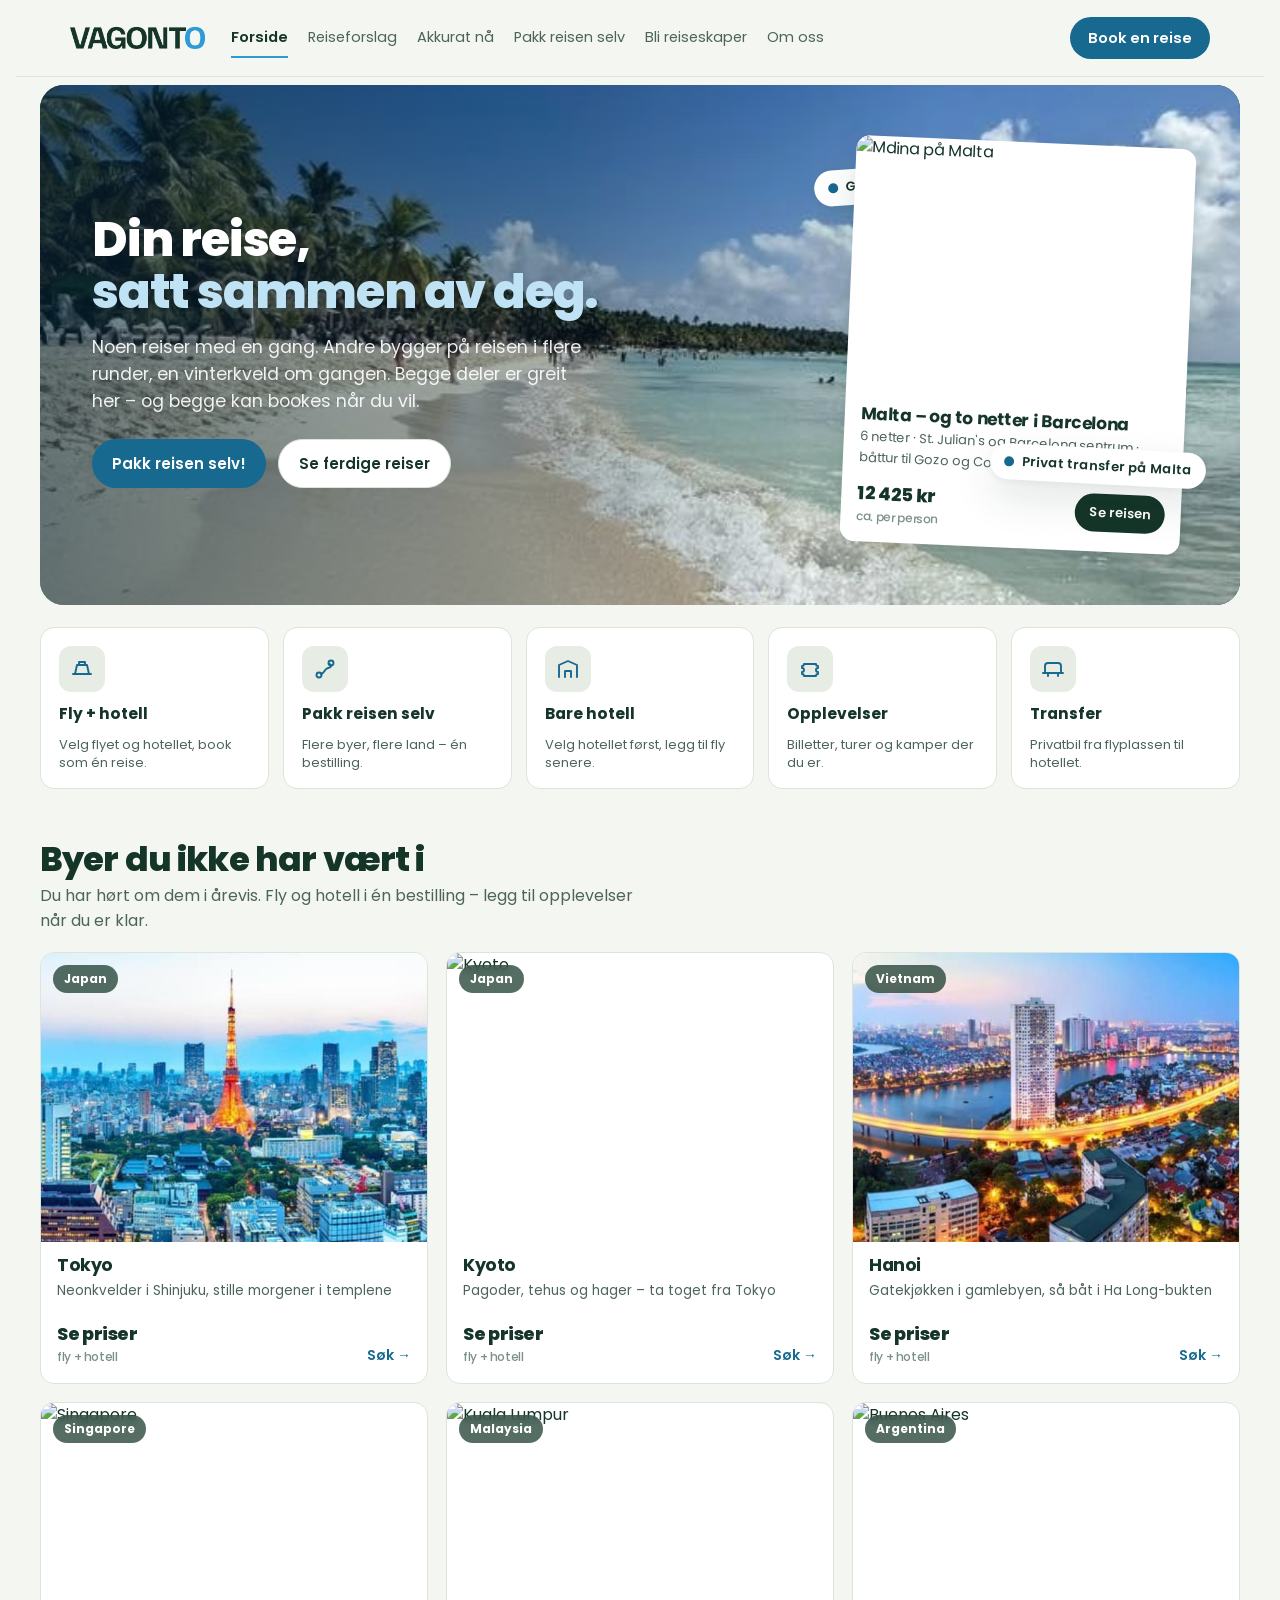
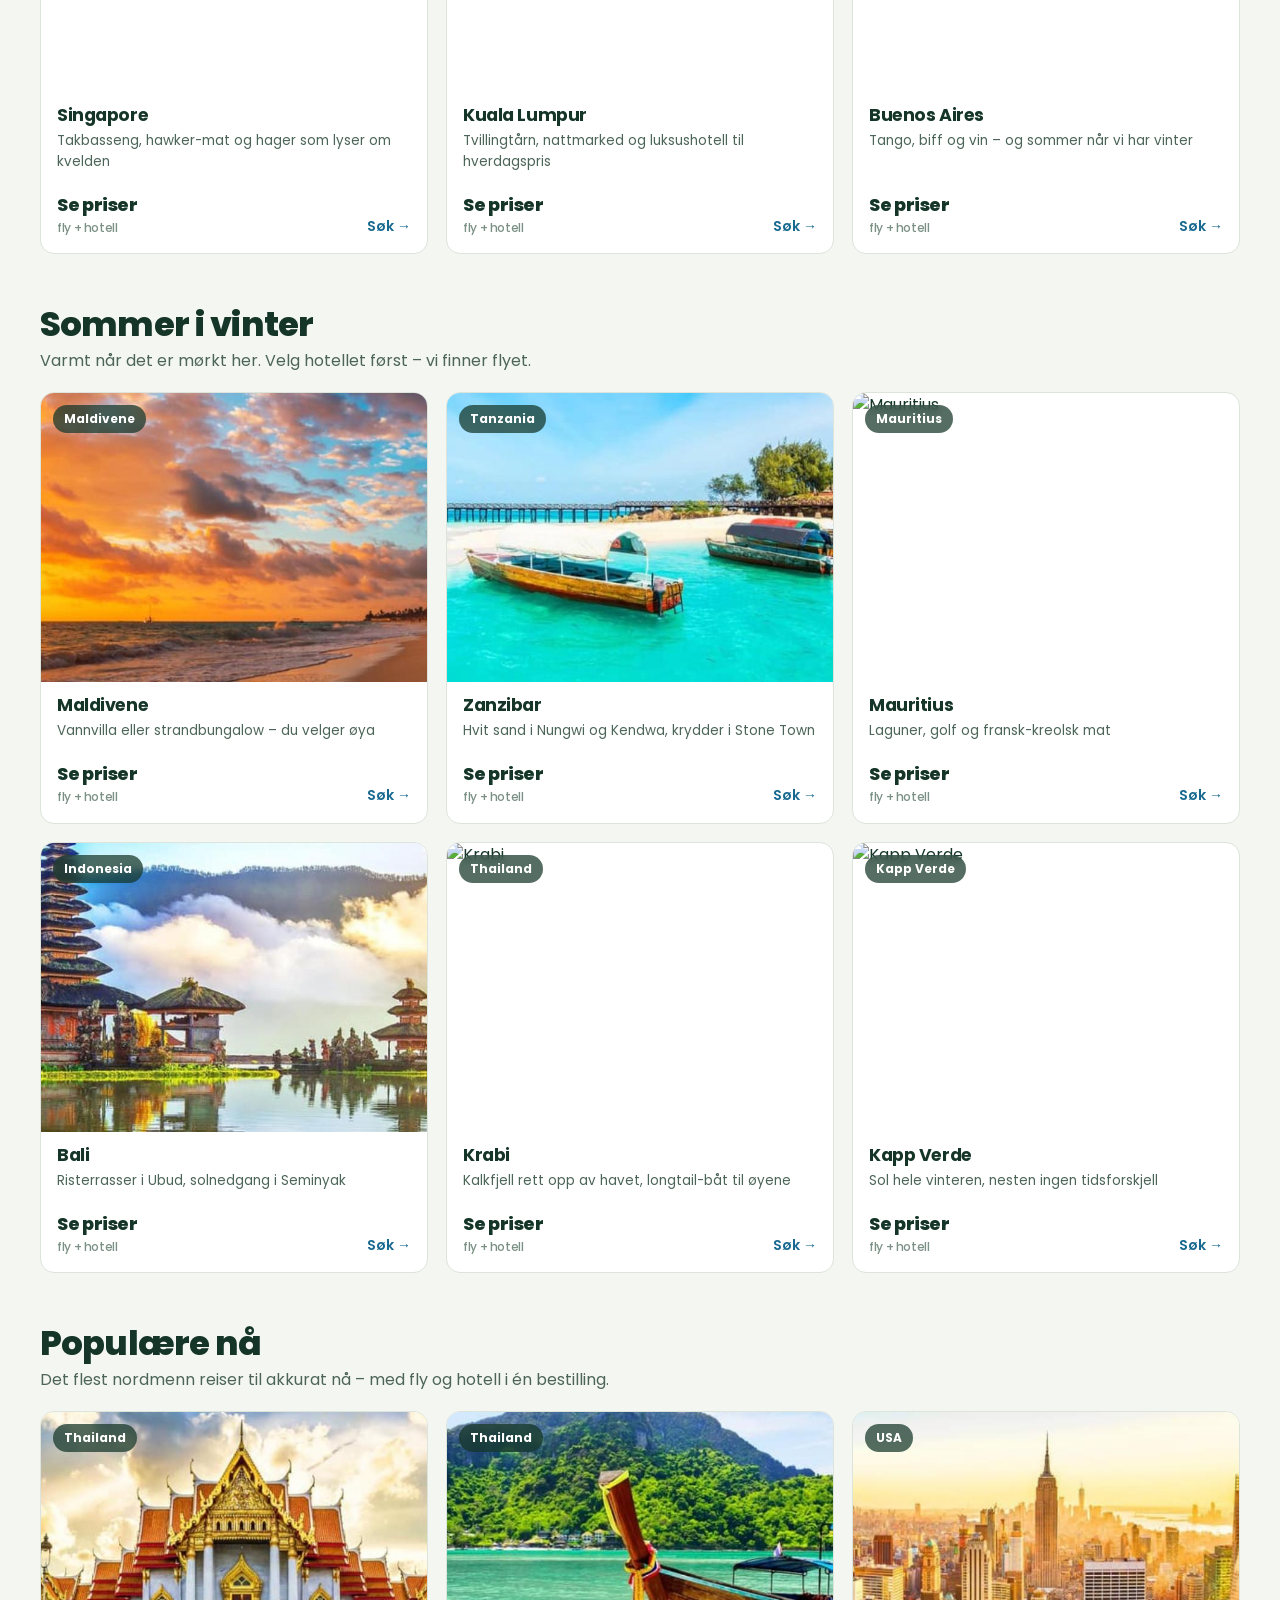
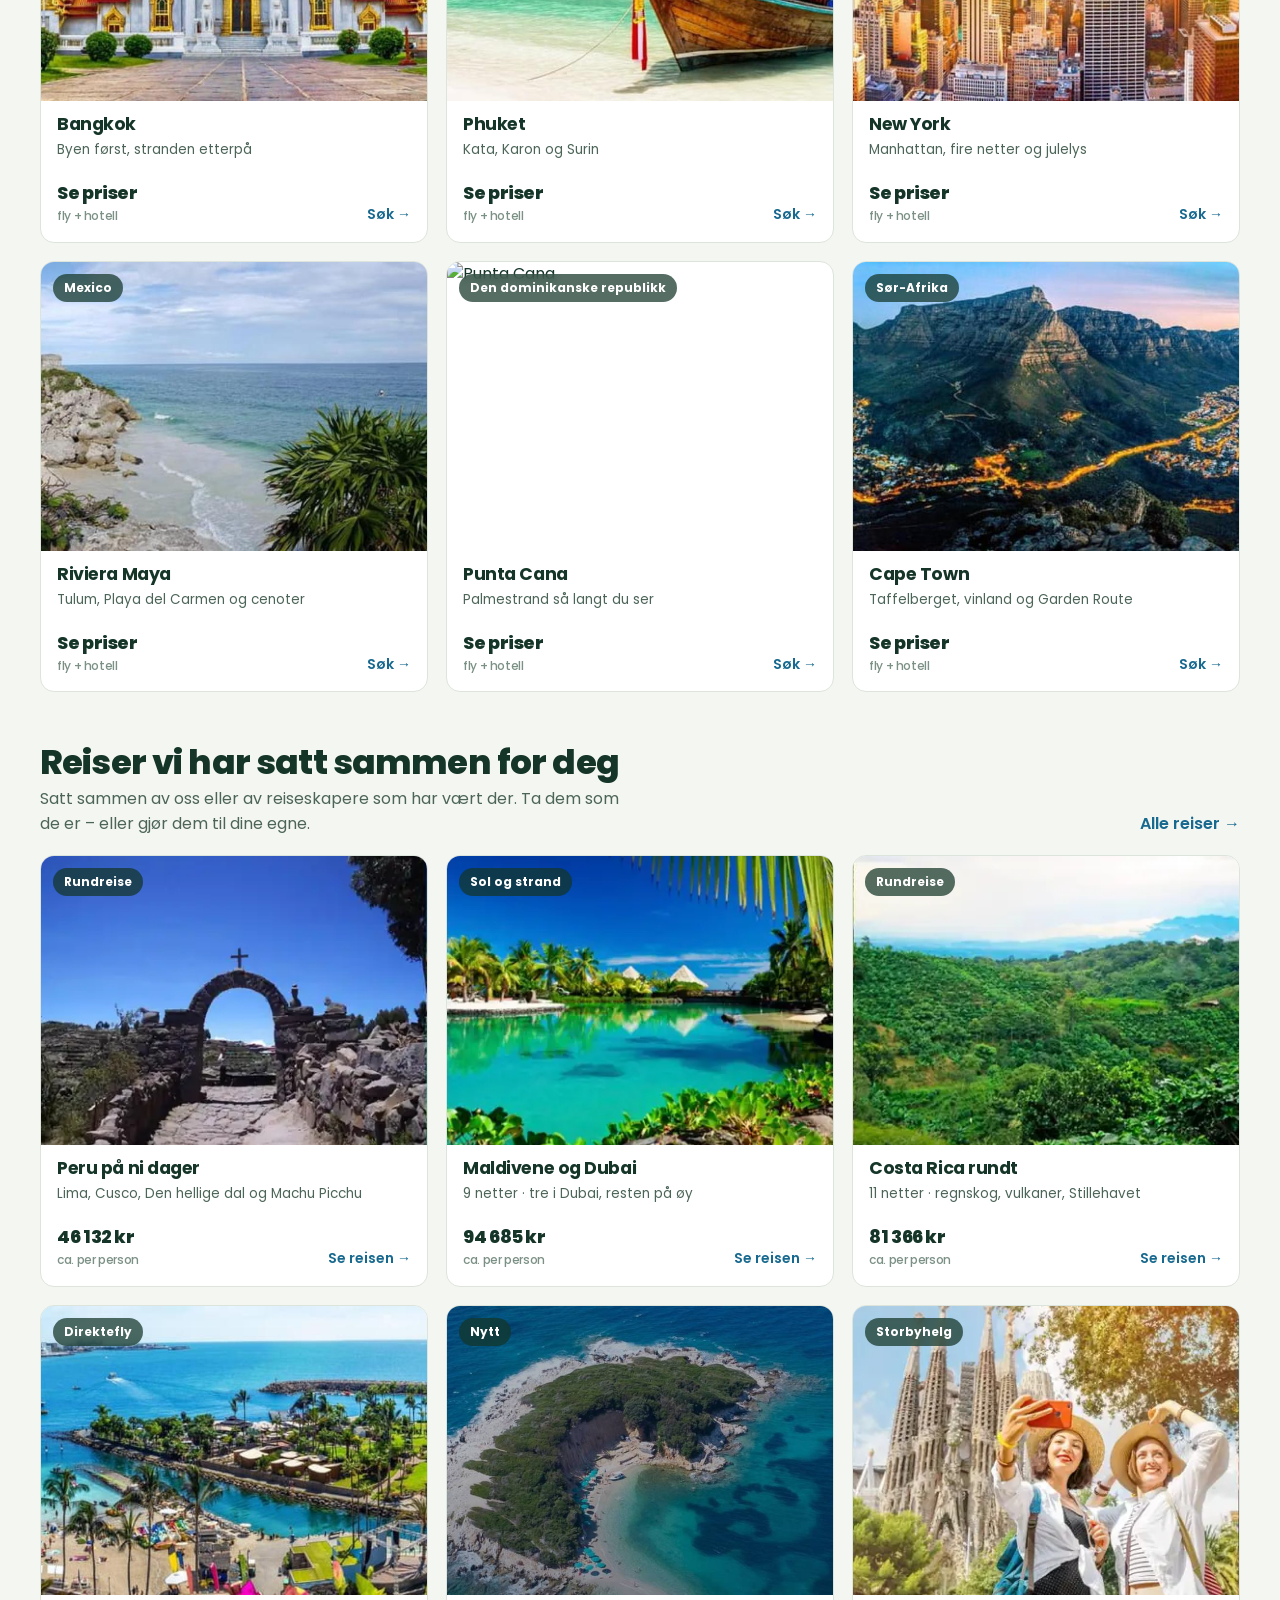
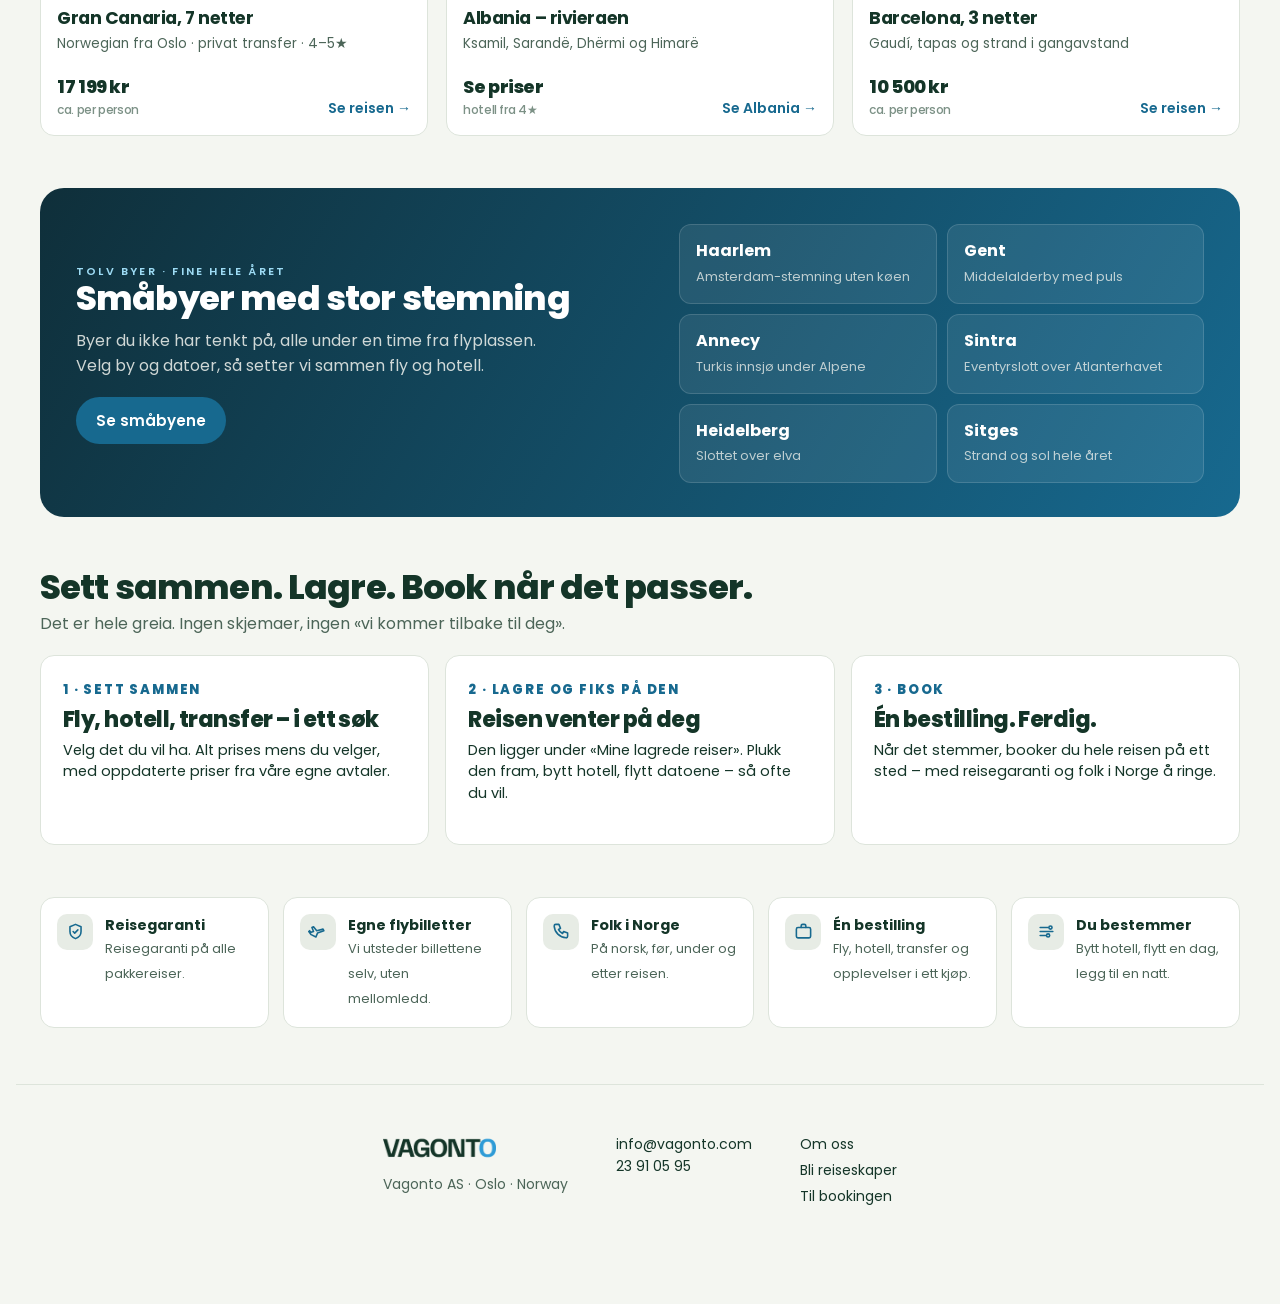
==== commit 0fa5fa99: "Hero: bytt Maldivene ut med Alvis Malta + Barcelona-reise Co-Authored-By: Claude Opus 5.5 <noreply@a" ====
--- a/index.html
+++ b/index.html
@@ -35,16 +35,16 @@
       </div>
     </div>
     <div class="float">
-      <span class="chip c1"><i style="background:var(--hot)"></i>Vannvilla · 9 netter</span>
-      <a class="tcard" href="https://booking.vagonto.com/no/idea/57534464/din-reise-til-nord-male-atoll-og-dubai" target="_blank" rel="noopener">
-        <img src="img/forside-03.webp" alt="Maldivene">
+      <span class="chip c1"><i style="background:var(--hot)"></i>Gozo &amp; Comino-tur med</span>
+      <a class="tcard" href="https://booking.vagonto.com/no/idea/70097157/din-reise-til-malta-og-barcelona" target="_blank" rel="noopener">
+        <img src="https://cdn.travelconline.com/images/fit-in/800x0/filters:quality(75):strip_metadata():format(webp)/https%3A%2F%2Ftr2storage.blob.core.windows.net%2Fimagenes%2Fv90WpRZ5vf95-Zlbgi8Thz7GCdfJ.jpeg" alt="Mdina på Malta">
         <div class="b">
-          <h3>Maldivene – med tre netter i Dubai</h3>
-          <div class="m">9 netter · øy i Nord Malé-atollen · samme flyselskap hele veien</div>
-          <div class="f"><span class="pris">94 685 kr<small>ca. per person</small></span><span class="btn btn-ink" style="padding:9px 14px;font-size:13px">Se reisen</span></div>
+          <h3>Malta – og to netter i Barcelona</h3>
+          <div class="m">6 netter · St. Julian's og Barcelona sentrum · båttur til Gozo og Comino</div>
+          <div class="f"><span class="pris">12 425 kr<small>ca. per person</small></span><span class="btn btn-ink" style="padding:9px 14px;font-size:13px">Se reisen</span></div>
         </div>
       </a>
-      <span class="chip c2"><i style="background:var(--hot)"></i>Privat transfer inkludert</span>
+      <span class="chip c2"><i style="background:var(--hot)"></i>Privat transfer på Malta</span>
     </div>
   </div>
 </section>
--- a/site.css
+++ b/site.css
@@ -93,7 +93,7 @@
 
 /* trip cards */
 .cards{display:grid;grid-template-columns:repeat(4,1fr);gap:18px}
-.cards.c3{grid-template-columns:repeat(3,1fr)}
+@media (min-width:1001px){.cards.c3{grid-template-columns:repeat(3,1fr)}}
 .card{position:relative;display:flex;flex-direction:column;background:var(--surface);border-radius:var(--r);overflow:hidden;border:1px solid var(--line);transition:transform .16s ease,box-shadow .16s ease}
 .card:hover{transform:translateY(-4px);box-shadow:var(--shadow)}
 .card .ph{position:relative;aspect-ratio:4/3;overflow:hidden}
@@ -149,3 +149,11 @@
 
 /* mobil: to-kolonners blokker inne i .crew bryter til én kolonne */
 @media (max-width:600px){.crew [style*="grid-template-columns:1fr 1fr"]{grid-template-columns:1fr!important}}
+/* mobil: kortene i seksjonene sveipes sidelengs i stedet for én lang liste */
+@media (max-width:560px){
+  .cards.c3{display:flex;overflow-x:auto;scroll-snap-type:x mandatory;gap:12px;margin-inline:-16px;padding:2px 16px 10px;scrollbar-width:none;-webkit-overflow-scrolling:touch}
+  .cards.c3::-webkit-scrollbar{display:none}
+  .cards.c3>.card{flex:0 0 78%;scroll-snap-align:center}
+  .float .chip{display:none}
+  section{margin-top:40px}
+}
--- a/chrome.css
+++ b/chrome.css
@@ -1,9 +1,9 @@
 /* Felles meny og bunnlinje for alle sider på vagonto.com.
    Klassene har prefiks vg- så de ikke kolliderer med sidenes egne stiler. */
 .vg-top{position:sticky;top:0;z-index:1000;background:rgba(244,246,241,.94);-webkit-backdrop-filter:blur(10px);backdrop-filter:blur(10px);border-bottom:1px solid #DDE4DB;font-family:"Poppins","Segoe UI",Helvetica,Arial,sans-serif}
-.vg-in{max-width:1180px;margin:0 auto;padding:0 20px;min-height:68px;display:flex;align-items:center;gap:26px;box-sizing:border-box}
+.vg-in{max-width:1180px;margin:0 auto;padding:0 20px;min-height:76px;display:flex;align-items:center;gap:26px;box-sizing:border-box}
 .vg-logo{display:block;flex:none;line-height:0}
-.vg-logo img{height:26px;width:auto;display:block}
+.vg-logo img{height:36px;width:auto;display:block}
 .vg-nav{display:flex;gap:20px;font-size:14.5px;overflow-x:auto;white-space:nowrap;scrollbar-width:none;-webkit-overflow-scrolling:touch}
 .vg-nav::-webkit-scrollbar{display:none}
 .vg-nav a{color:#4C6558;text-decoration:none;padding:8px 0;border-bottom:2px solid transparent}
@@ -13,13 +13,14 @@
 .vg-cta:hover{background:#125676}
 @media (max-width:900px){
   .vg-in{flex-wrap:wrap;gap:6px 16px;padding:10px 16px;min-height:0}
+  .vg-logo img{height:30px}
   .vg-nav{order:3;width:100%;gap:18px;font-size:14px}
   .vg-cta{padding:8px 14px;font-size:13.5px}
 }
 
 .vg-foot{margin-top:56px;border-top:1px solid #DDE4DB;background:#F4F6F1;color:#4C6558;font-family:"Poppins","Segoe UI",Helvetica,Arial,sans-serif;font-size:14px;line-height:1.6}
 .vg-foot .vg-in{align-items:flex-start;flex-wrap:wrap;gap:24px 48px;padding-top:30px;padding-bottom:40px}
-.vg-foot img{height:22px;width:auto;display:block;margin-bottom:10px}
+.vg-foot img{height:30px;width:auto;display:block;margin-bottom:10px}
 .vg-foot a{color:#143528;text-decoration:none}
 .vg-foot a:hover{color:#17698F}
 .vg-foot nav{display:flex;flex-direction:column;gap:4px}
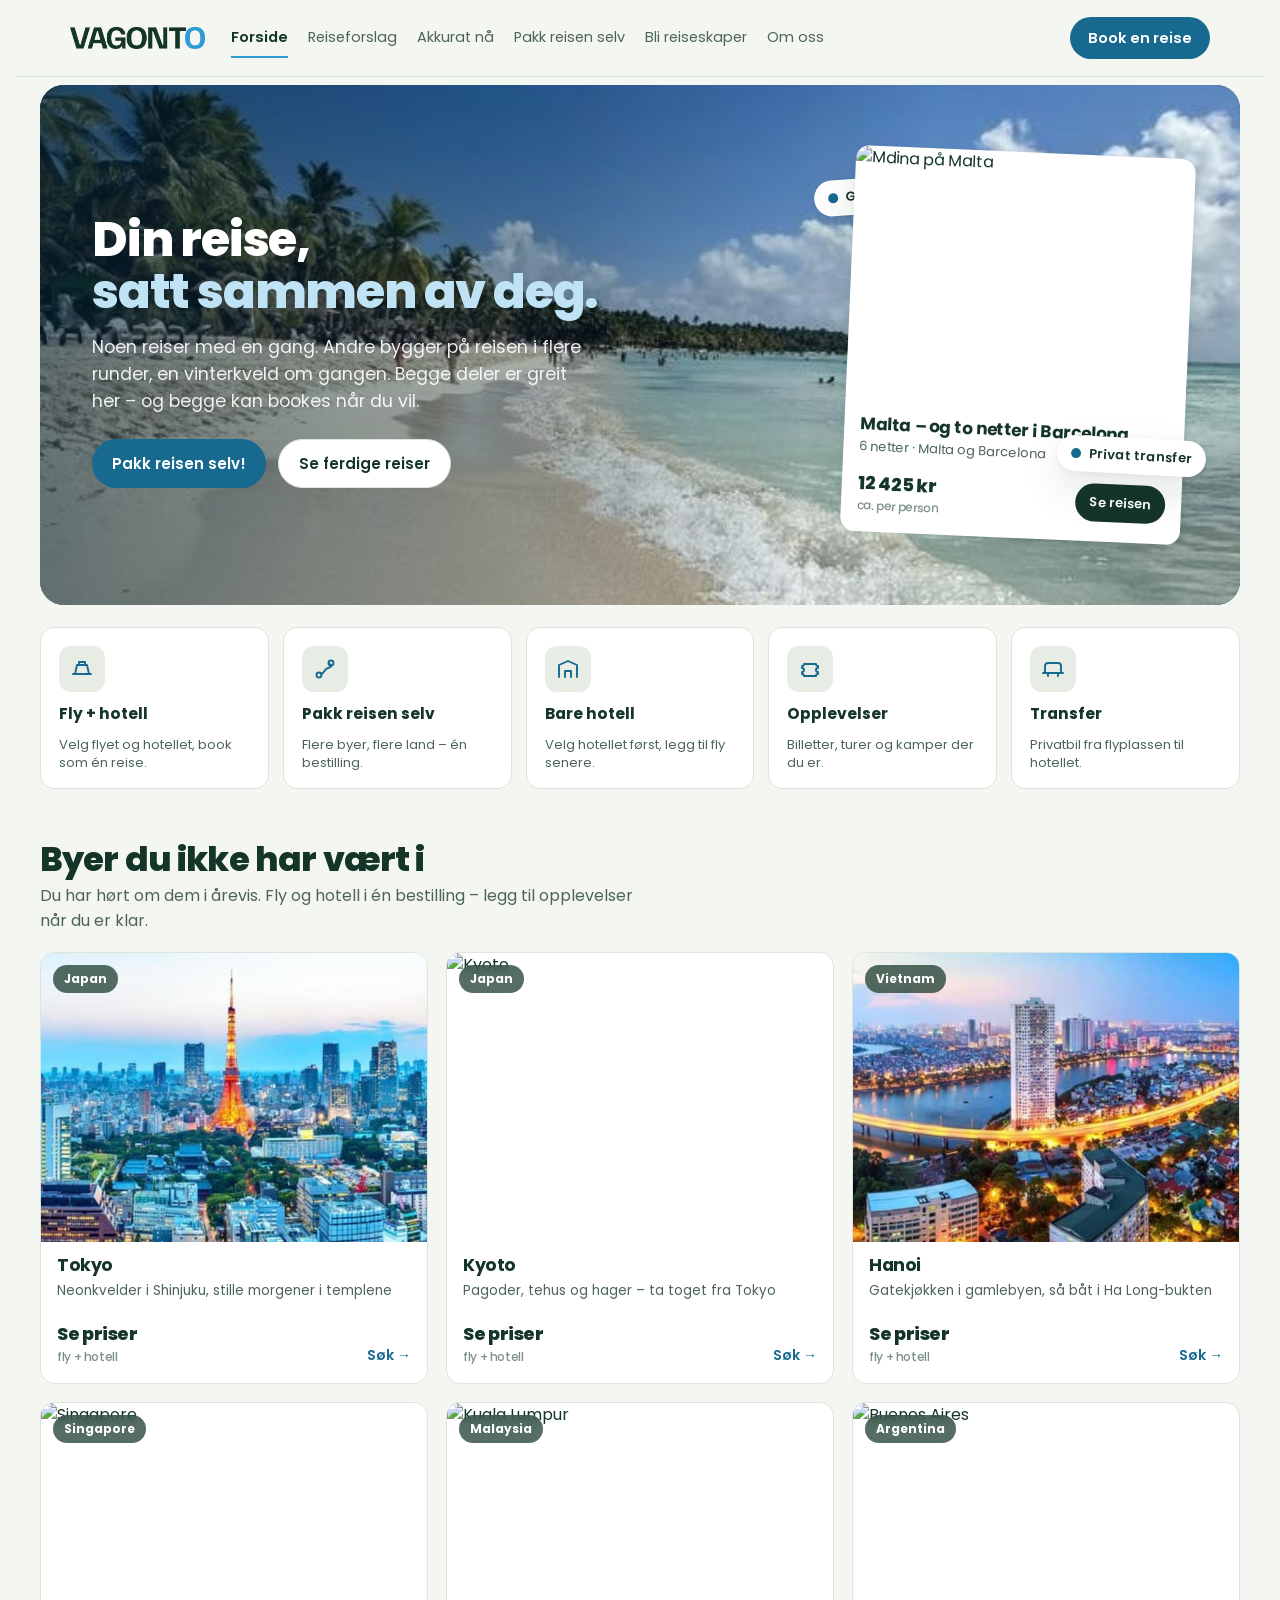
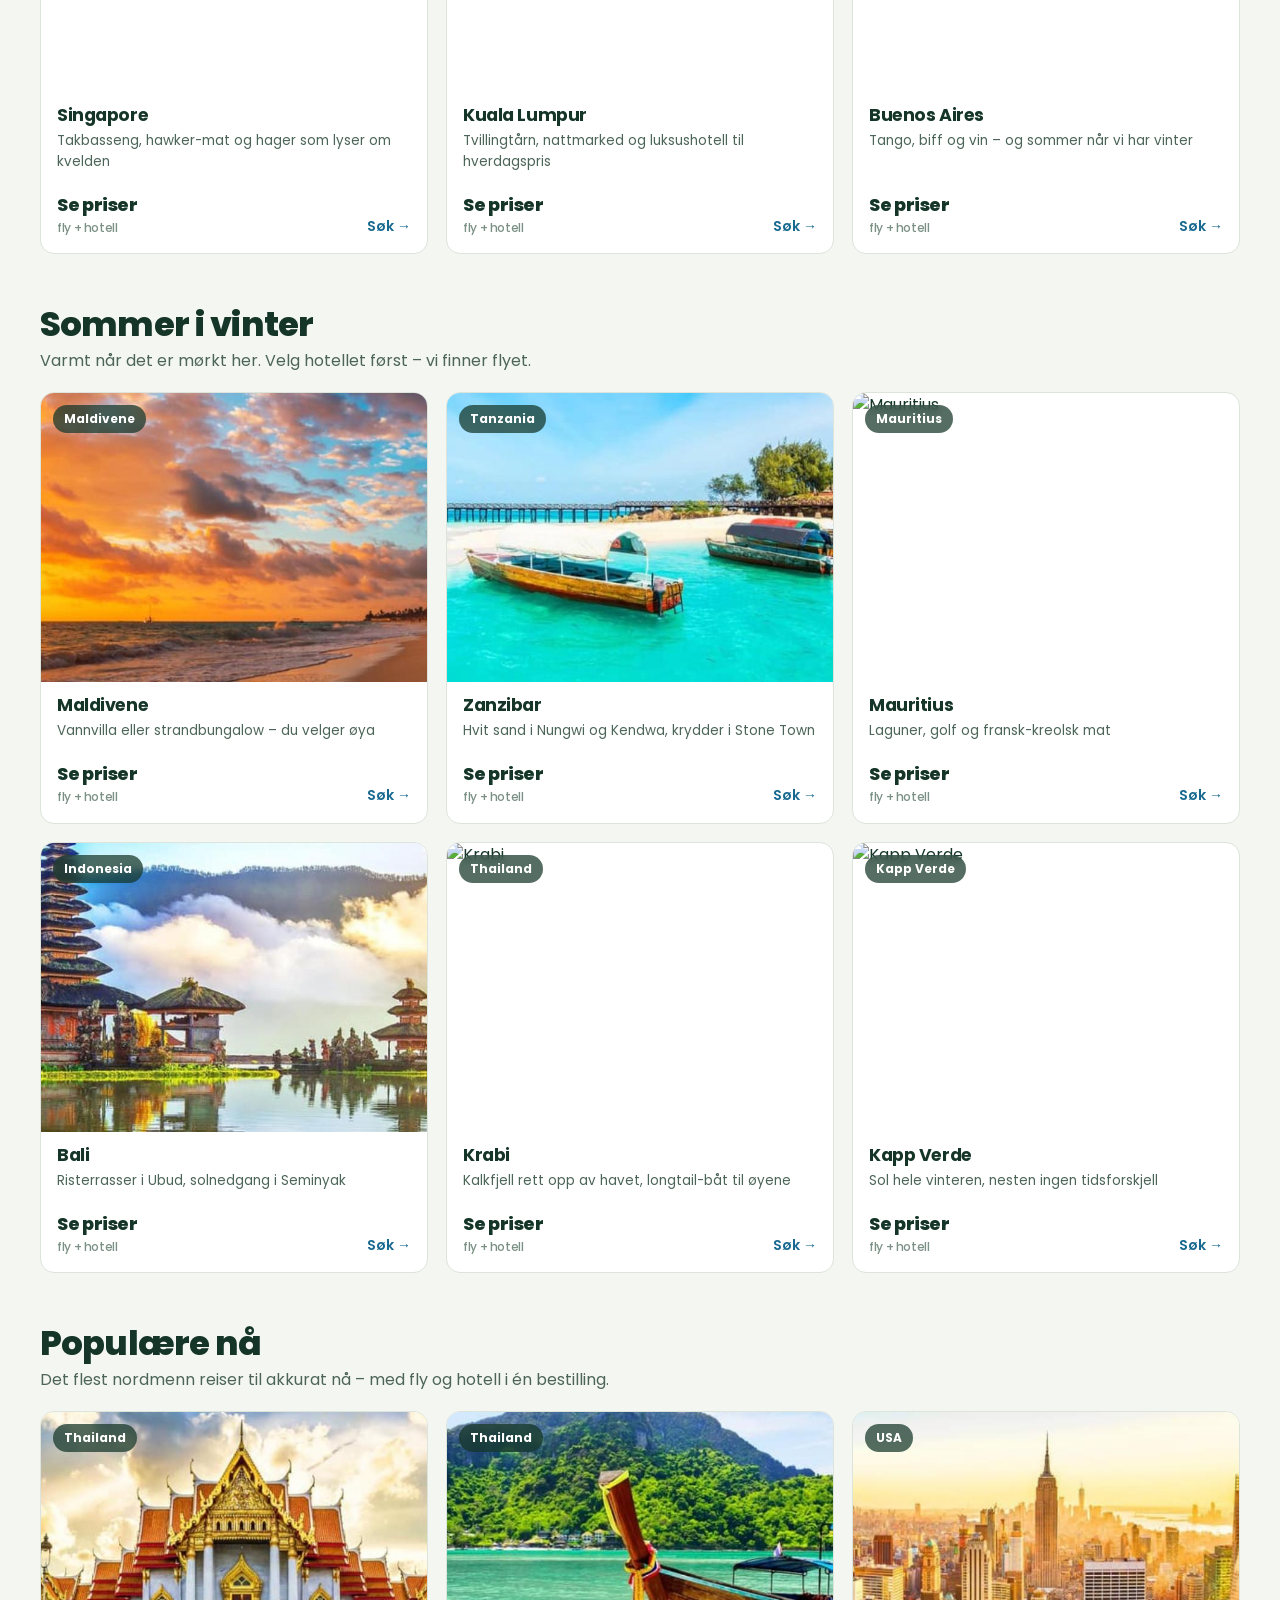
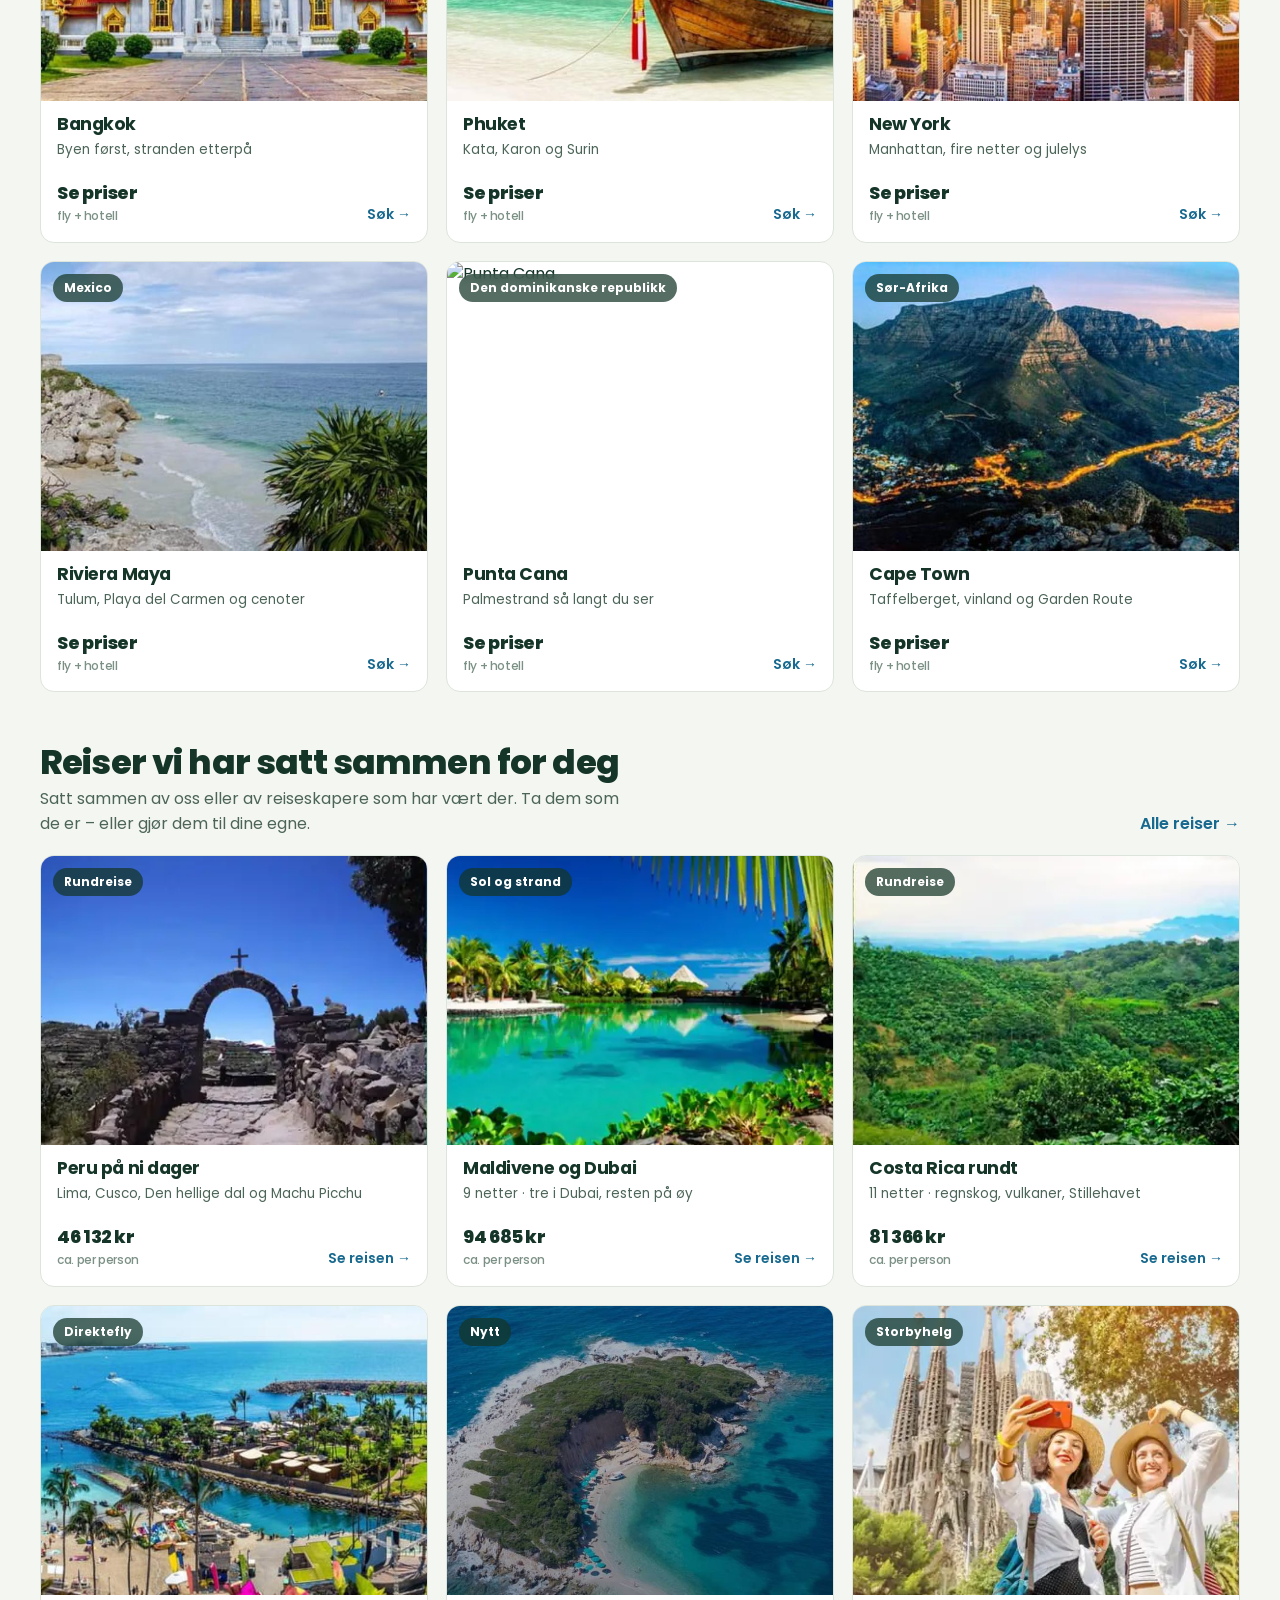
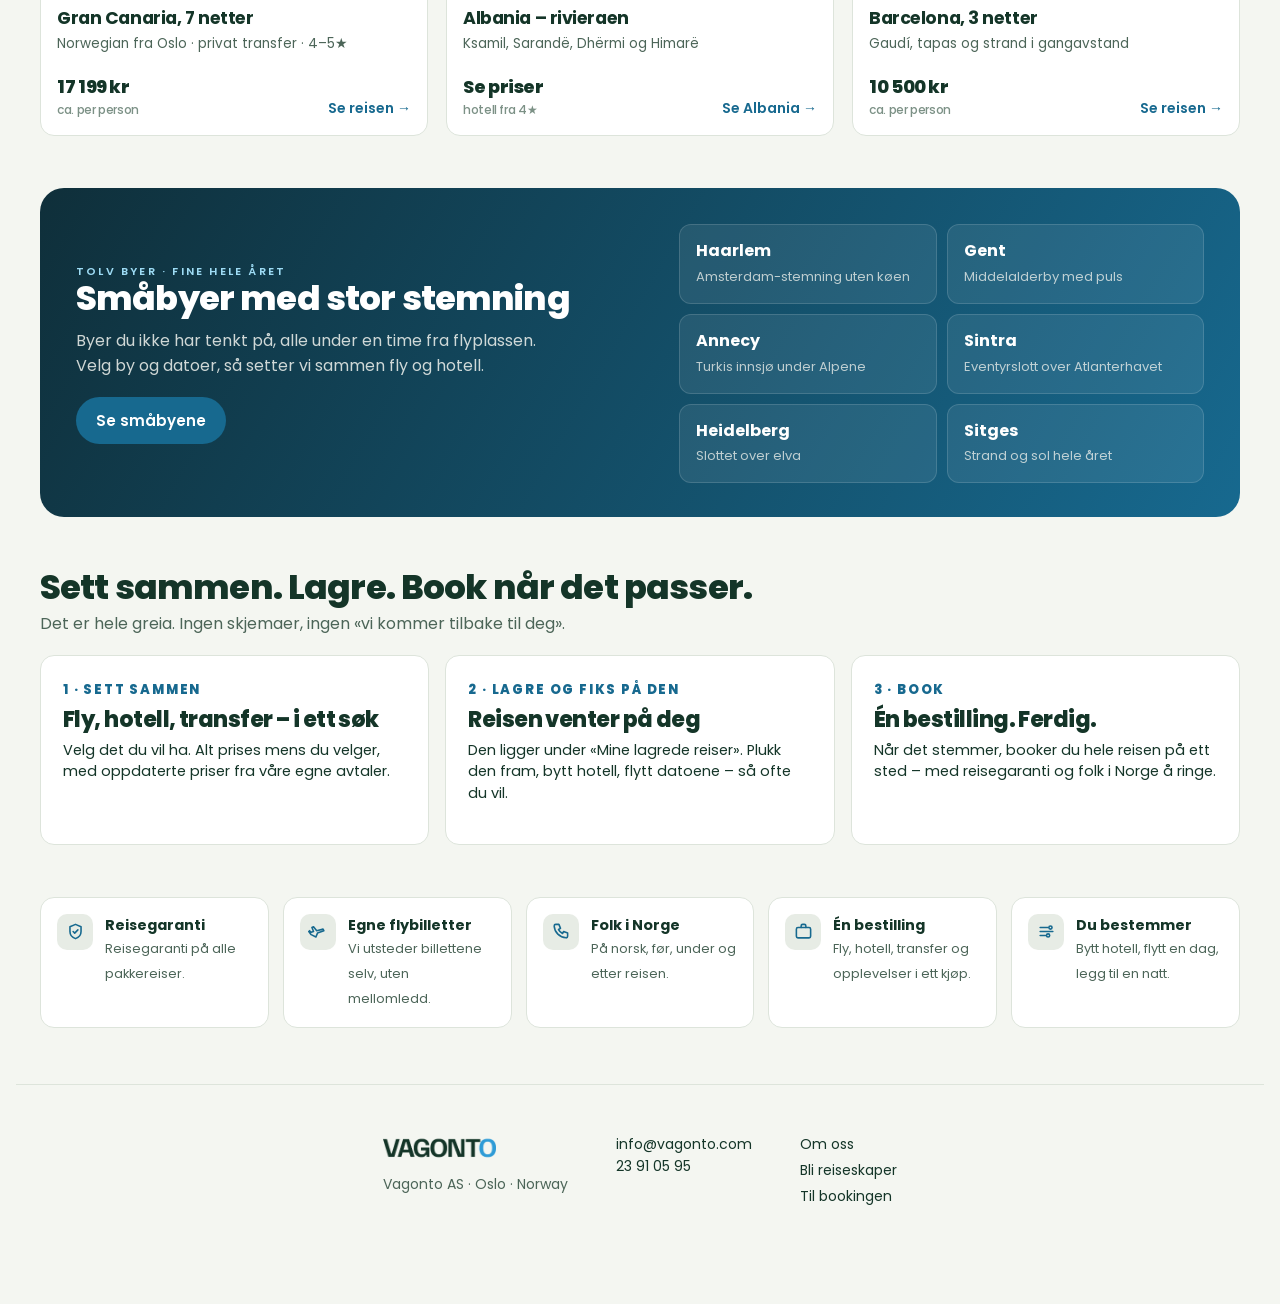
==== commit b0663b35: "Hero-kort Malta: kortere tekst så merkelappen ikke dekker den Co-Authored-By: Claude Opus 5.5 <norep" ====
--- a/index.html
+++ b/index.html
@@ -40,11 +40,11 @@
         <img src="https://cdn.travelconline.com/images/fit-in/800x0/filters:quality(75):strip_metadata():format(webp)/https%3A%2F%2Ftr2storage.blob.core.windows.net%2Fimagenes%2Fv90WpRZ5vf95-Zlbgi8Thz7GCdfJ.jpeg" alt="Mdina på Malta">
         <div class="b">
           <h3>Malta – og to netter i Barcelona</h3>
-          <div class="m">6 netter · St. Julian's og Barcelona sentrum · båttur til Gozo og Comino</div>
+          <div class="m">6 netter · Malta og Barcelona</div>
           <div class="f"><span class="pris">12 425 kr<small>ca. per person</small></span><span class="btn btn-ink" style="padding:9px 14px;font-size:13px">Se reisen</span></div>
         </div>
       </a>
-      <span class="chip c2"><i style="background:var(--hot)"></i>Privat transfer på Malta</span>
+      <span class="chip c2"><i style="background:var(--hot)"></i>Privat transfer</span>
     </div>
   </div>
 </section>
